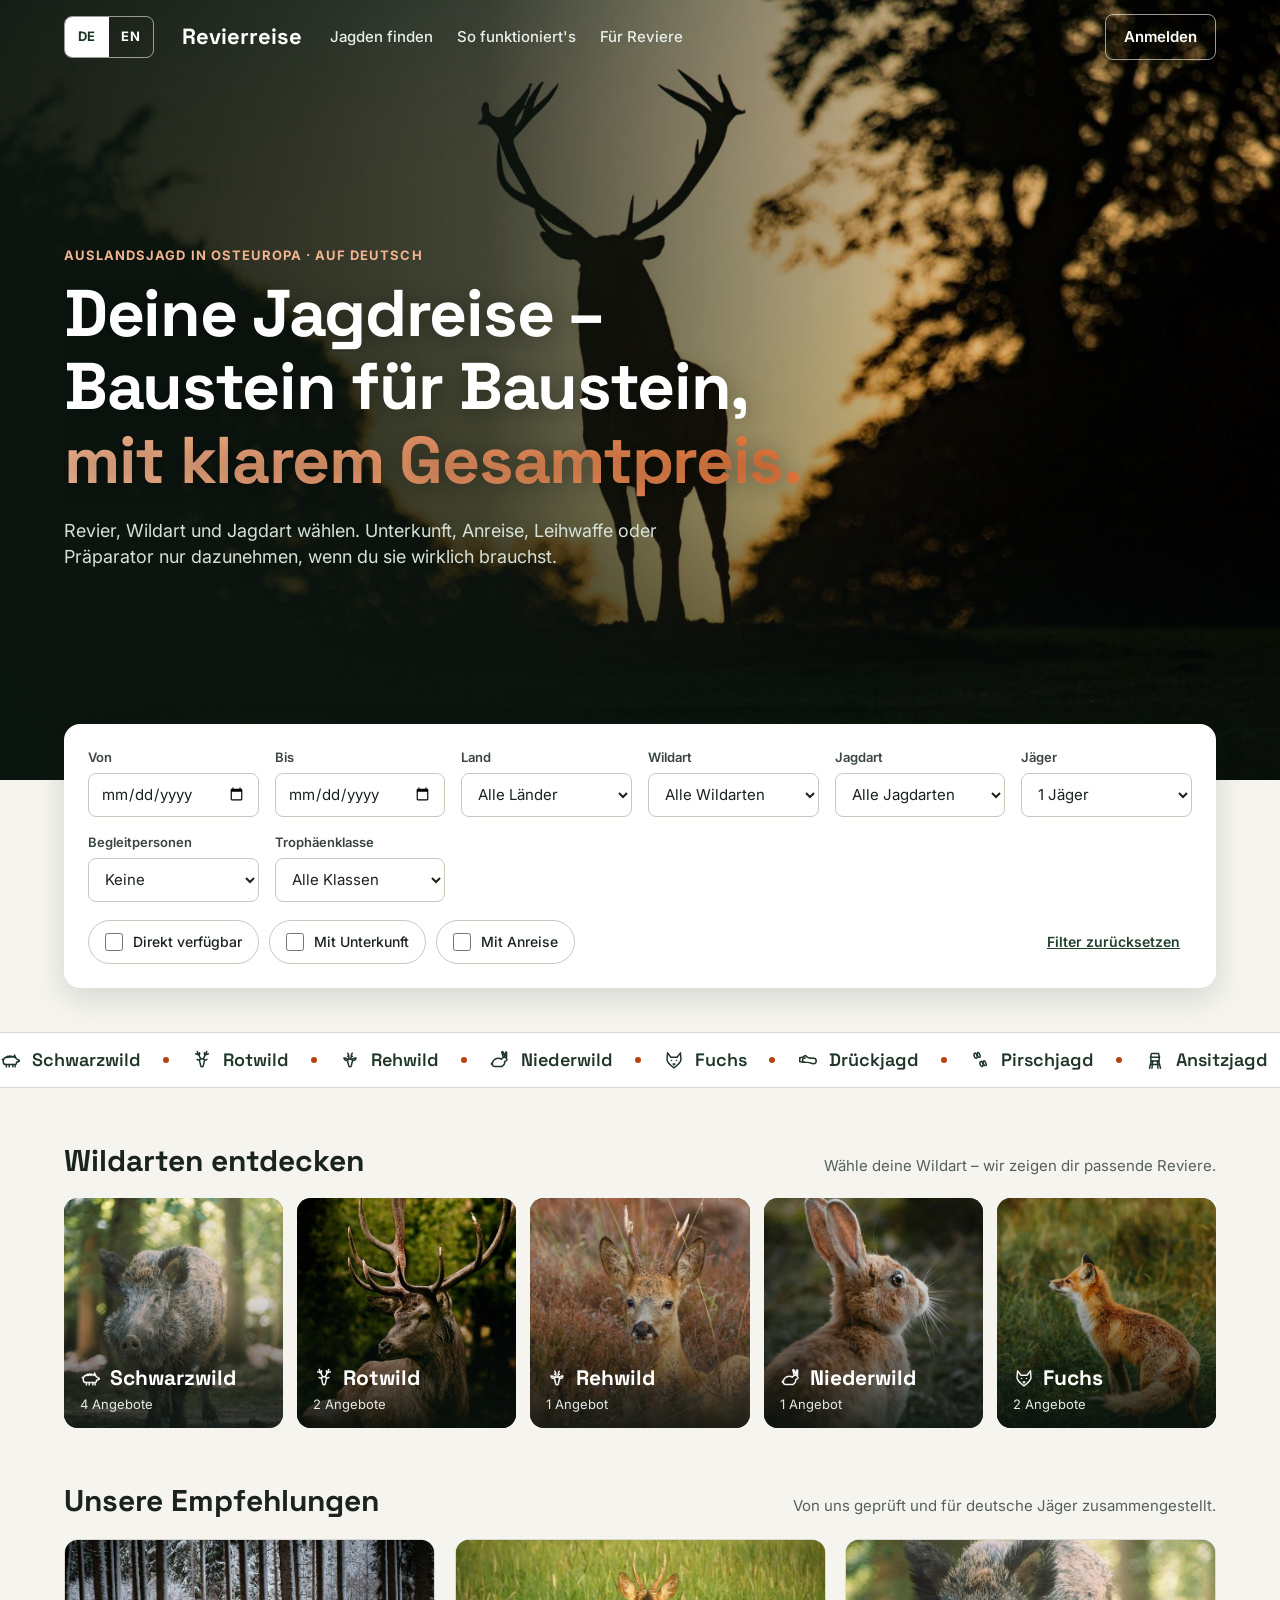
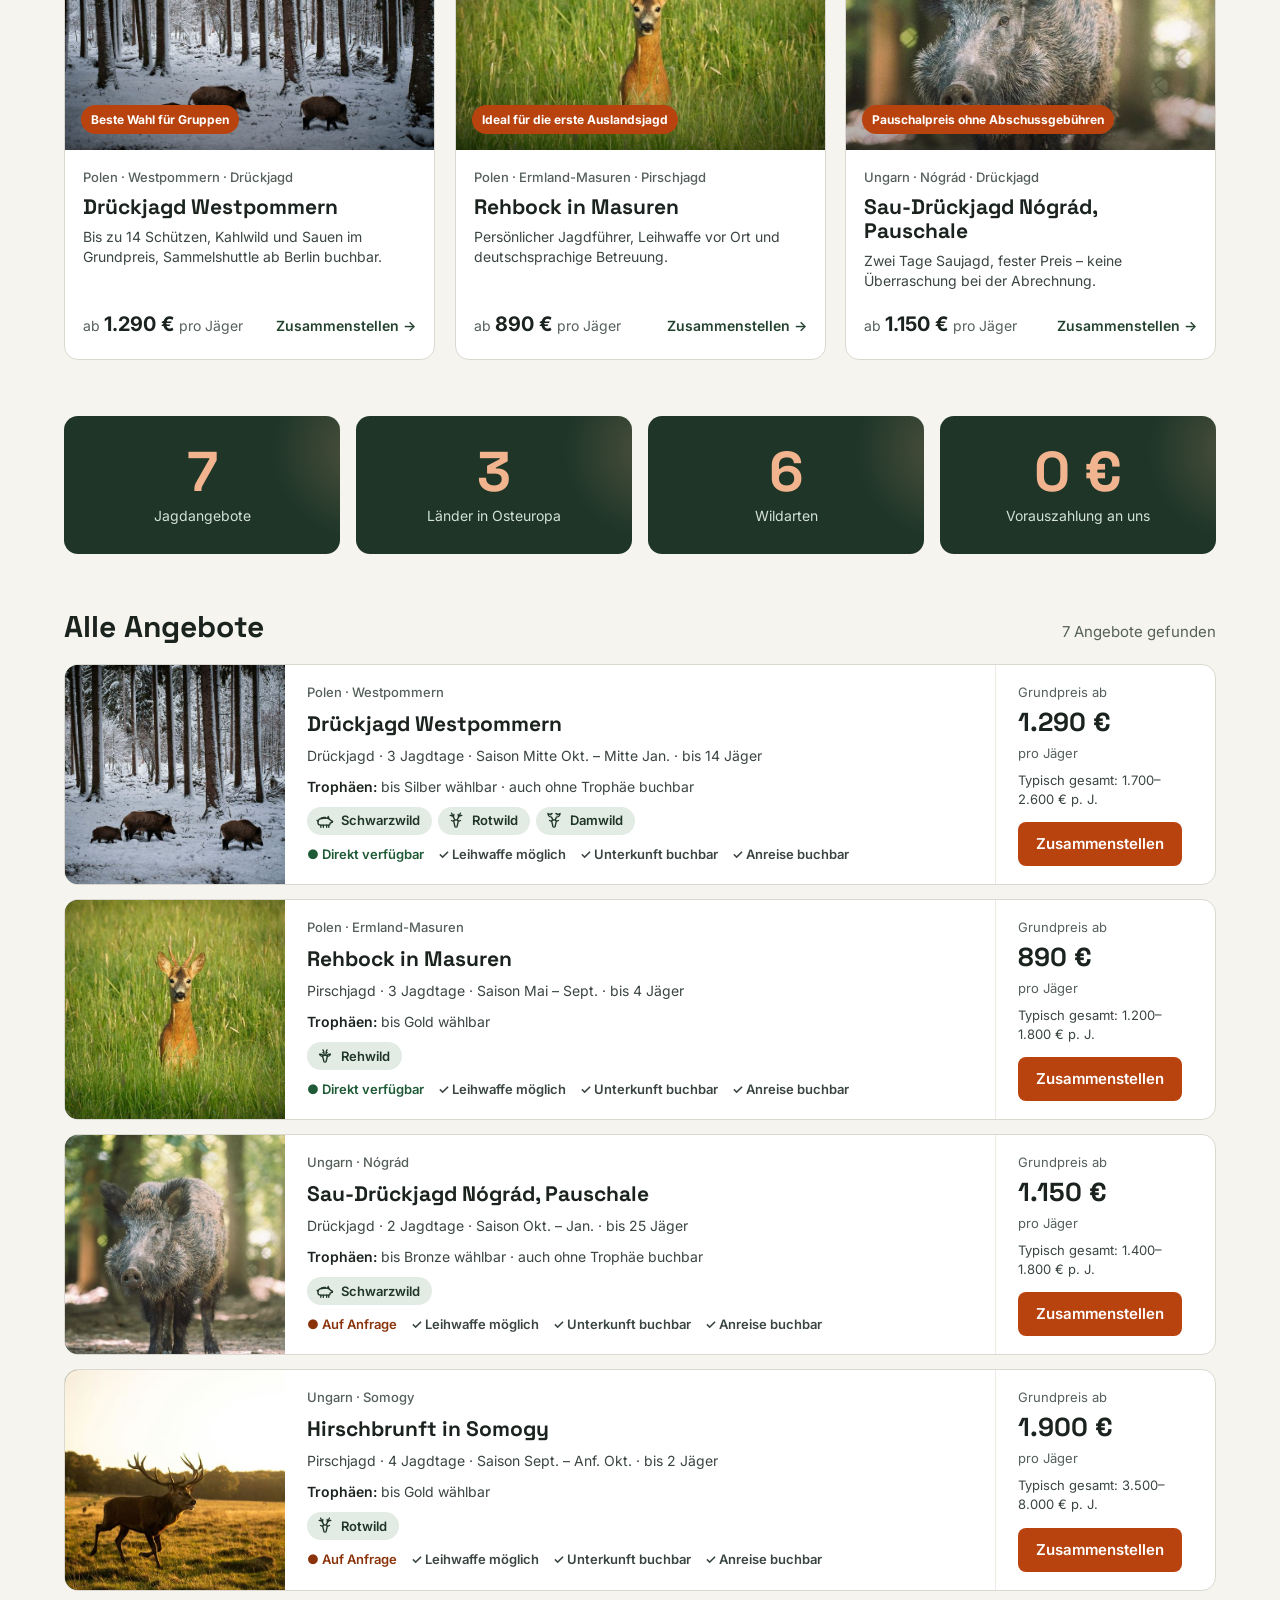
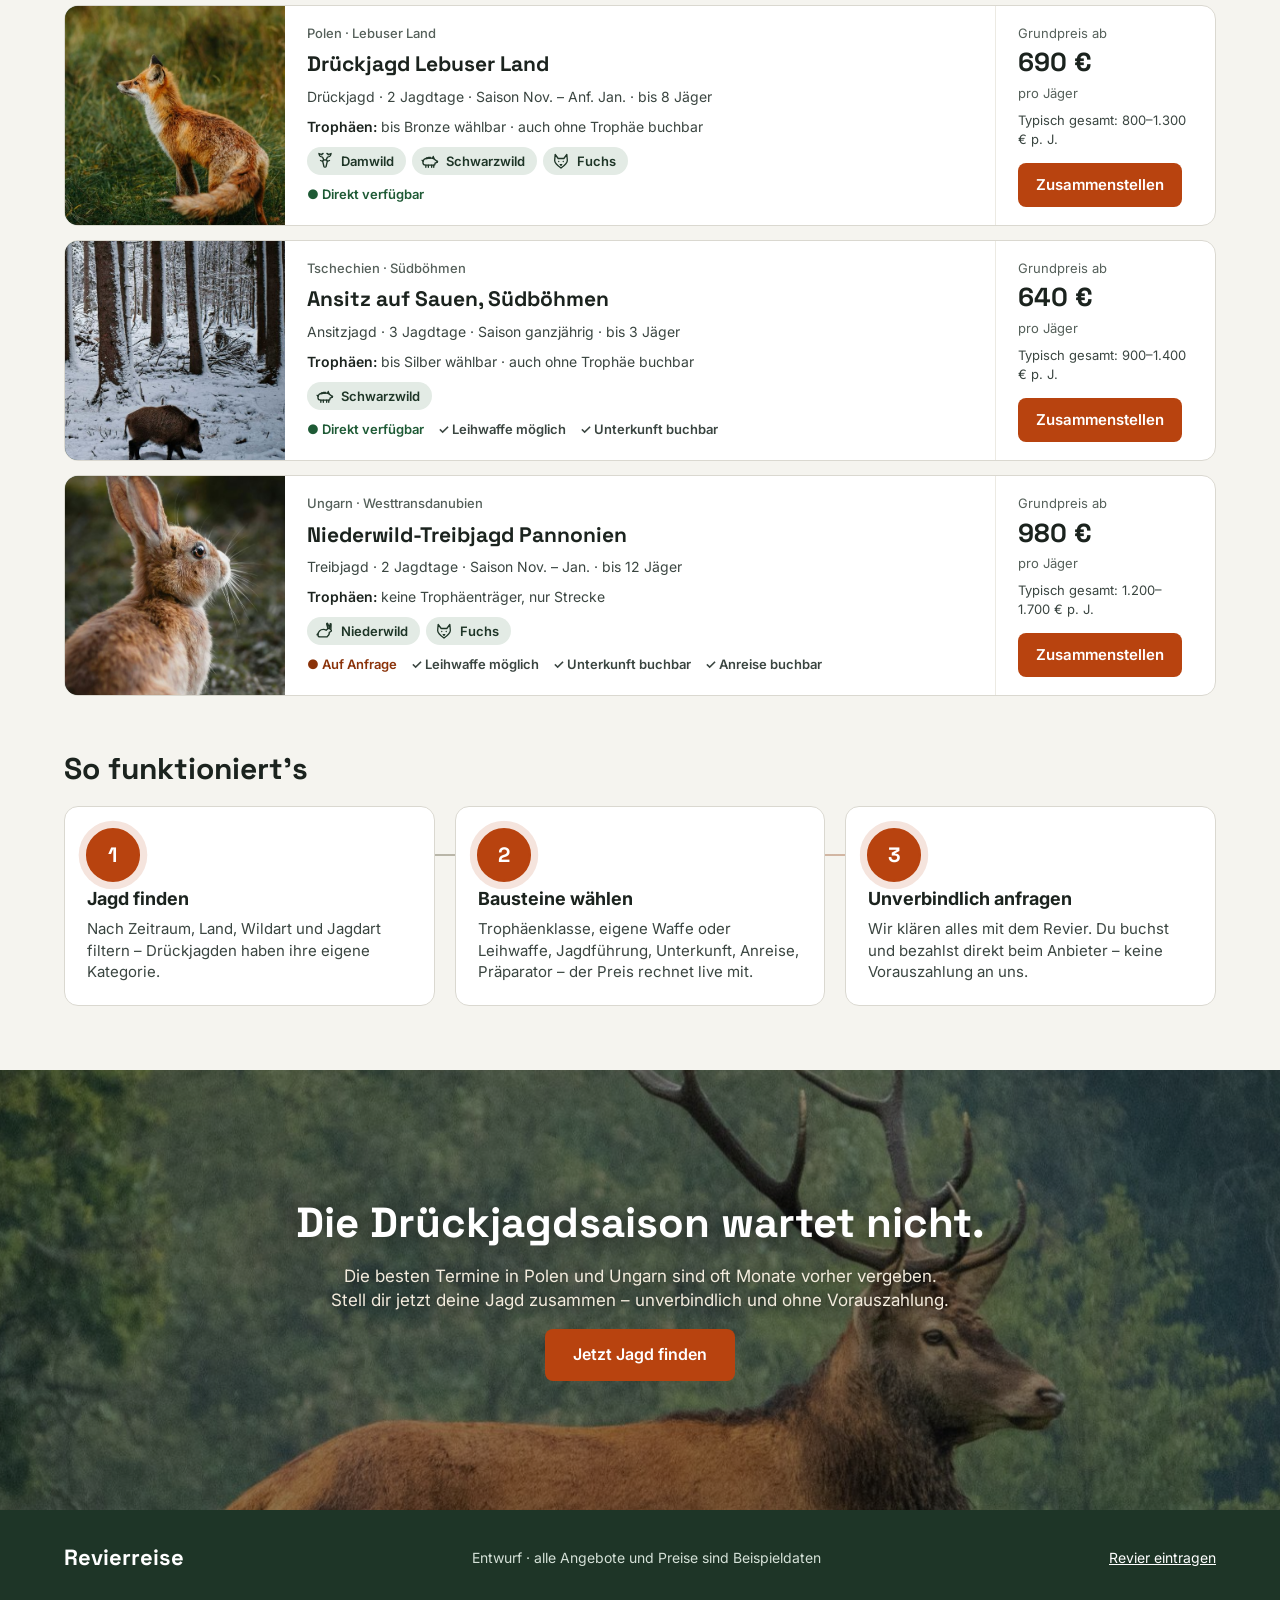
==== index.html @ 73b8f922 "Add files via upload" ====
<!doctype html>
<html lang="de">
<head>
<meta charset="utf-8">
<meta name="viewport" content="width=device-width, initial-scale=1">
<title>Revierreise – Jagdreisen in Osteuropa individuell zusammenstellen</title>
<meta name="description" content="Jagdreisen nach Polen, Ungarn und Tschechien finden und Baustein für Baustein zusammenstellen – mit Trophäenklasse, Leihwaffe, Unterkunft und klarem Gesamtpreis.">
<link rel="icon" href="assets/img/favicon.svg" type="image/svg+xml">
<link rel="preconnect" href="https://fonts.googleapis.com">
<link rel="preconnect" href="https://fonts.gstatic.com" crossorigin>
<link href="https://fonts.googleapis.com/css2?family=Inter:wght@400;500;600;700&family=Space+Grotesk:wght@500;600;700&display=swap" rel="stylesheet">
<link rel="stylesheet" href="assets/css/styles.css">
</head>
<body class="home">

<header class="site-header">
  <div class="wrap">
    <div class="lang-switch" role="group" data-i18n-aria="langLabel" aria-label="Sprache">
      <button type="button" data-lang="de" aria-pressed="true">DE</button>
      <button type="button" data-lang="en" aria-pressed="false">EN</button>
    </div>
    <a class="logo" href="index.html">Revierreise</a>
    <nav class="main-nav" data-i18n-aria="navLabel" aria-label="Hauptnavigation">
      <a href="#suche" data-i18n="navFind">Jagden finden</a>
      <a href="#ablauf" data-i18n="navHow">So funktioniert's</a>
      <a href="#reviere" data-i18n="navPartners">Für Reviere</a>
    </nav>
    <a class="btn-ghost" href="#" data-i18n="login">Anmelden</a>
  </div>
</header>

<main>
  <section class="hero has-photo" id="suche">
    <img class="hero-bg" src="assets/img/foto/rothirsch-silhouette-1600.jpg" srcset="assets/img/foto/rothirsch-silhouette-800.jpg 800w, assets/img/foto/rothirsch-silhouette-1600.jpg 1600w" sizes="100vw" alt="" fetchpriority="high">
    <div class="wrap">
      <p class="kicker hero-rise" data-i18n="kicker">Auslandsjagd in Osteuropa · auf Deutsch</p>
      <h1 class="hero-title">
        <span class="line"><span data-i18n="h1a">Deine Jagdreise –</span></span>
        <span class="line"><span data-i18n="h1b">Baustein für Baustein,</span></span>
        <span class="line"><span class="rotator" id="rotator"><span class="word active">mit klarem Gesamtpreis.</span></span></span>
      </h1>
      <p class="lead hero-rise d2" data-i18n="lead">Revier, Wildart und Jagdart wählen.</p>
    </div>
  </section>

  <div class="wrap">
    <form class="search hero-rise d3" role="search" data-i18n-aria="searchLabel" aria-label="Jagdreisen suchen" id="search" onsubmit="return false">
      <div class="search-grid">
        <div class="fld"><label for="f-from" data-i18n="from">Von</label><input id="f-from" name="from" type="date"></div>
        <div class="fld"><label for="f-to" data-i18n="to">Bis</label><input id="f-to" name="to" type="date"></div>
        <div class="fld"><label for="f-land" data-i18n="country">Land</label><select id="f-land" name="land"></select></div>
        <div class="fld"><label for="f-wild" data-i18n="species">Wildart</label><select id="f-wild" name="wild"></select></div>
        <div class="fld"><label for="f-art" data-i18n="method">Jagdart</label><select id="f-art" name="art"></select></div>
        <div class="fld"><label for="f-h" data-i18n="hunters">Jäger</label><select id="f-h" name="h"></select></div>
        <div class="fld"><label for="f-g" data-i18n="guests">Begleitpersonen</label><select id="f-g" name="g"></select></div>
        <div class="fld"><label for="f-trophy" data-i18n="trophy">Trophäenklasse</label><select id="f-trophy" name="trophy"></select></div>
      </div>
      <div class="chips-row">
        <label class="chk"><input type="checkbox" name="instant"> <span data-i18n="instant">Direkt verfügbar</span></label>
        <label class="chk"><input type="checkbox" name="stay"> <span data-i18n="withStay">Mit Unterkunft</span></label>
        <label class="chk"><input type="checkbox" name="travel"> <span data-i18n="withTravel">Mit Anreise</span></label>
        <span class="spacer"></span>
        <button type="reset" class="link-btn" data-i18n="reset">Filter zurücksetzen</button>
      </div>
    </form>
  </div>

  <div class="marquee" aria-hidden="true"><div class="marquee-track" id="marquee"></div></div>

  <section class="section wrap" aria-labelledby="h-species">
    <div class="section-head reveal">
      <h2 id="h-species" data-i18n="speciesTitle">Wildarten entdecken</h2>
      <p data-i18n="speciesSub">Wähle deine Wildart – wir zeigen dir passende Reviere.</p>
    </div>
    <div class="species-grid stagger" id="species"></div>
  </section>

  <section class="section wrap" aria-labelledby="h-rec">
    <div class="section-head reveal">
      <h2 id="h-rec" data-i18n="recTitle">Unsere Empfehlungen</h2>
      <p data-i18n="recSub">Von uns geprüft und für deutsche Jäger zusammengestellt.</p>
    </div>
    <div class="rec-grid stagger" id="recs"></div>
  </section>

  <section class="section wrap" aria-label="Kennzahlen">
    <div class="stats stagger" id="stats"></div>
  </section>

  <section class="section wrap" aria-labelledby="h-all">
    <div class="section-head reveal">
      <h2 id="h-all" data-i18n="allTitle">Alle Angebote</h2>
      <p id="count" aria-live="polite"></p>
    </div>
    <div class="results" id="results"></div>
  </section>

  <section class="section wrap" id="ablauf" aria-labelledby="h-how">
    <div class="section-head reveal"><h2 id="h-how" data-i18n="navHow">So funktioniert's</h2></div>
    <div class="steps timeline stagger">
      <div class="step reveal"><span class="n">1</span><h3 data-i18n="s1t">Jagd finden</h3><p data-i18n="s1p"></p></div>
      <div class="step reveal"><span class="n">2</span><h3 data-i18n="s2t">Bausteine wählen</h3><p data-i18n="s2p"></p></div>
      <div class="step reveal"><span class="n">3</span><h3 data-i18n="s3t">Unverbindlich anfragen</h3><p data-i18n="s3p"></p></div>
    </div>
  </section>
  <section class="band" aria-labelledby="h-band">
    <img class="band-bg" src="assets/img/foto/hero-rothirsch-1600.jpg" srcset="assets/img/foto/hero-rothirsch-800.jpg 800w, assets/img/foto/hero-rothirsch-1600.jpg 1600w" sizes="100vw" alt="" loading="lazy">
    <div class="wrap band-inner reveal">
      <h2 id="h-band" data-i18n="bandTitle">Die Drückjagdsaison wartet nicht.</h2>
      <p data-i18n="bandText"></p>
      <a class="btn btn-lg" href="#suche" data-magnetic data-i18n="bandCta">Jetzt Jagd finden</a>
    </div>
  </section>
</main>

<footer class="site-footer" id="reviere">
  <div class="wrap">
    <span class="logo">Revierreise</span>
    <span data-i18n="footer">Entwurf · alle Angebote und Preise sind Beispieldaten</span>
    <a href="mailto:anfrage@example.com" data-i18n="listArea">Revier eintragen</a>
  </div>
</footer>

<script src="assets/js/data.js"></script>
<script src="assets/js/i18n.js"></script>
<script src="assets/js/icons.js"></script>
<script src="assets/js/motion.js"></script>
<script src="assets/js/search.js"></script>
</body>
</html>
---- assets/css/styles.css ----
/* Revierreise – Grundstil */
:root {
  --bg: #F5F4EF; --surface: #FFFFFF; --ink: #1B231E; --ink-2: #3A4540; --muted: #55605A; --line: #DAD8D0; --line-2: #ECEAE3; --field: #C9C7BE;
  --green: #23412F; --green-dark: #1E3527; --green-soft: #E3EBE5; --green-text: #1E5A35;
  --accent: #B8430F; --warn-bg: #FBEDE4; --warn: #8A3209; --chip: #F0EEE7; --disabled: #5E6460;
  --radius: 14px; --font: Inter, system-ui, -apple-system, 'Segoe UI', sans-serif; --display: 'Space Grotesk', Inter, sans-serif;
}
* { box-sizing: border-box; }
html, body { margin: 0; }
body { font-family: var(--font); color: var(--ink); background: var(--bg); line-height: 1.45; }
a { color: var(--green); }
a:hover { color: #16291D; }
img { max-width: 100%; display: block; }
button, input, select, textarea { font: inherit; color: inherit; }
:focus-visible { outline: 2px solid var(--green); outline-offset: 2px; }
.wrap { max-width: 1200px; margin: 0 auto; padding: 0 24px; }
.sr-only { position: absolute; width: 1px; height: 1px; overflow: hidden; clip: rect(0 0 0 0); white-space: nowrap; }
h1, h2, h3 { font-family: var(--display); margin: 0; line-height: 1.15; }

/* Kopfzeile */
.site-header { background: var(--green-dark); color: #fff; }
.site-header .wrap { display: flex; flex-wrap: wrap; align-items: center; gap: 12px 28px; padding-top: 14px; padding-bottom: 14px; }
.lang-switch { display: flex; border: 1px solid rgba(255,255,255,.55); border-radius: 8px; overflow: hidden; }
.lang-switch button { min-width: 44px; min-height: 40px; border: 0; background: transparent; color: #fff; font-size: 13px; font-weight: 700; letter-spacing: .04em; cursor: pointer; }
.lang-switch button[aria-pressed="true"] { background: #fff; color: var(--green-dark); }
.logo { font-family: var(--display); font-weight: 700; font-size: 22px; color: #fff; text-decoration: none; }
.logo:hover { color: #fff; }
.main-nav { display: flex; flex-wrap: wrap; gap: 8px 24px; flex: 1 1 auto; }
.main-nav a { color: #E7EFE9; text-decoration: none; font-size: 15px; font-weight: 500; }
.main-nav a:hover { color: #fff; text-decoration: underline; }
.btn-ghost { color: #fff; text-decoration: none; font-weight: 600; font-size: 15px; padding: 11px 18px; border: 1px solid rgba(255,255,255,.6); border-radius: 8px; }
.btn-ghost:hover { color: #fff; background: rgba(255,255,255,.08); }

/* Hero */
.hero { background: var(--green-dark); color: #fff; padding: 40px 0 88px; }
.hero .wrap { display: flex; flex-direction: column; gap: 14px; }
.kicker { margin: 0; font-size: 13px; font-weight: 700; letter-spacing: .08em; text-transform: uppercase; color: #F2B48F; }
.hero h1 { font-size: clamp(32px, 5vw, 48px); max-width: 780px; }
.hero p.lead { margin: 0; font-size: 18px; color: #D5E1D8; max-width: 660px; }

/* Suche */
.search { background: var(--surface); border-radius: 16px; box-shadow: 0 10px 30px rgba(20,35,25,.14); padding: 24px; display: flex; flex-direction: column; gap: 18px; margin-top: -56px; position: relative; }
.search-grid { display: grid; grid-template-columns: repeat(auto-fit, minmax(160px, 1fr)); gap: 16px; }
.fld { display: flex; flex-direction: column; gap: 6px; min-width: 0; }
.fld label { font-size: 13px; font-weight: 600; color: var(--ink-2); }
.fld select, .fld input { height: 44px; border: 1px solid var(--field); border-radius: 8px; padding: 0 12px; font-size: 15px; background: #fff; width: 100%; }
.chips-row { display: flex; flex-wrap: wrap; gap: 10px; align-items: center; }
.chk { display: flex; align-items: center; gap: 10px; min-height: 44px; padding: 0 16px; border: 1px solid var(--field); border-radius: 999px; background: #fff; font-size: 14px; font-weight: 500; cursor: pointer; }
.chk input { width: 18px; height: 18px; accent-color: var(--green); margin: 0; }
.spacer { flex: 1 1 auto; }
.link-btn { min-height: 44px; padding: 0 12px; border: 0; background: transparent; color: var(--green); font-size: 14px; font-weight: 600; text-decoration: underline; cursor: pointer; }

/* Abschnitte */
.section { padding-top: 56px; }
.section-head { display: flex; flex-wrap: wrap; align-items: baseline; justify-content: space-between; gap: 6px 24px; margin-bottom: 20px; }
.section-head h2 { font-size: 30px; }
.section-head p { margin: 0; font-size: 15px; color: var(--muted); }

/* Empfehlungskarten */
.rec-grid { display: grid; grid-template-columns: repeat(auto-fit, minmax(280px, 1fr)); gap: 20px; }
.rec-card { display: flex; flex-direction: column; background: var(--surface); border: 1px solid var(--line); border-radius: var(--radius); overflow: hidden; text-decoration: none; color: var(--ink); transition: box-shadow .15s, transform .15s; }
.rec-card:hover { color: var(--ink); box-shadow: 0 8px 22px rgba(20,35,25,.12); transform: translateY(-2px); }
.media { position: relative; background: #2E4A3A; }
.media img { position: absolute; inset: 0; width: 100%; height: 100%; object-fit: cover; }
.rec-card .media { height: 170px; }
.badge { position: absolute; left: 16px; bottom: 16px; background: var(--accent); color: #fff; font-size: 12px; font-weight: 700; padding: 6px 10px; border-radius: 999px; }
.rec-body { padding: 18px 18px 20px; display: flex; flex-direction: column; gap: 8px; flex: 1 1 auto; }
.where { font-size: 13px; color: var(--muted); font-weight: 500; }
.rec-body h3 { font-size: 21px; }
.rec-body .text { font-size: 14px; color: var(--ink-2); }
.rec-foot { display: flex; justify-content: space-between; align-items: baseline; gap: 12px; margin-top: auto; padding-top: 10px; font-size: 14px; color: var(--muted); }
.rec-foot strong { font-size: 20px; color: var(--ink); }
.rec-foot .go { font-weight: 600; color: var(--green); }

/* Ergebnisliste */
.results { display: flex; flex-direction: column; gap: 14px; }
.offer { background: var(--surface); border: 1px solid var(--line); border-radius: var(--radius); display: flex; flex-wrap: wrap; overflow: hidden; }
.offer .media { flex: 1 1 220px; min-height: 170px; }
.offer-body { flex: 999 1 380px; padding: 18px 22px; display: flex; flex-direction: column; gap: 10px; min-width: 0; }
.offer-body h3 { font-size: 21px; }
.meta { font-size: 14px; color: var(--ink-2); }
.meta strong { color: var(--ink); font-weight: 600; }
.chip-list { display: flex; flex-wrap: wrap; gap: 6px; }
.chip { font-size: 13px; font-weight: 500; padding: 4px 10px; border-radius: 999px; background: var(--chip); color: var(--ink-2); }
.chip.strong { background: var(--green-soft); color: var(--green-dark); font-weight: 600; }
.flags { display: flex; flex-wrap: wrap; gap: 6px 14px; font-size: 13px; font-weight: 600; color: var(--ink-2); }
.flag-ok { color: var(--green-text); }
.flag-req { color: var(--warn); }
.offer-price { flex: 1 1 220px; padding: 18px 22px; display: flex; flex-direction: column; justify-content: space-between; align-items: flex-start; gap: 14px; border-left: 1px solid var(--line-2); }
.price-lbl { font-size: 13px; color: var(--muted); }
.price-big { font-family: var(--display); font-size: 26px; font-weight: 700; }
.group-price { font-size: 14px; font-weight: 600; margin-top: 4px; }
.btn { display: inline-flex; align-items: center; justify-content: center; min-height: 44px; padding: 0 18px; border-radius: 8px; border: 0; background: var(--accent); color: #fff; font-weight: 600; font-size: 15px; text-decoration: none; cursor: pointer; }
.btn:hover { color: #fff; filter: brightness(.95); }
.btn.dark { background: var(--green-dark); }
.btn.outline { background: transparent; color: var(--green-dark); border: 1px solid var(--green-dark); }
.btn[disabled] { background: var(--line); color: var(--disabled); cursor: not-allowed; filter: none; }
.empty { background: var(--surface); border: 1px dashed var(--field); border-radius: var(--radius); padding: 32px; text-align: center; display: flex; flex-direction: column; gap: 12px; align-items: center; }
.empty p { margin: 0; }

/* So funktioniert's */
.steps { display: grid; grid-template-columns: repeat(auto-fit, minmax(260px, 1fr)); gap: 20px; }
.step { background: var(--surface); border: 1px solid var(--line); border-radius: var(--radius); padding: 22px; display: flex; flex-direction: column; gap: 8px; }
.step .n { font-family: var(--display); font-size: 28px; font-weight: 700; color: var(--green); }
.step h3 { font-family: var(--font); font-size: 18px; }
.step p { margin: 0; font-size: 15px; color: var(--ink-2); }

.site-footer { background: var(--green-dark); color: #D5E1D8; padding: 32px 0; margin-top: 56px; font-size: 14px; }
.site-footer .wrap { display: flex; flex-wrap: wrap; gap: 12px 32px; justify-content: space-between; align-items: center; }
.site-footer a { color: #fff; }

/* ---------- Angebotsseite ---------- */
.detail { padding: 24px 0 72px; display: flex; flex-direction: column; gap: 24px; }
.back { font-size: 15px; font-weight: 600; text-decoration: none; display: inline-flex; align-items: center; min-height: 44px; align-self: flex-start; }
.detail-head { display: flex; flex-direction: column; gap: 10px; }
.detail-head h1 { font-size: clamp(28px, 4vw, 40px); }
.gallery { display: grid; grid-template-columns: repeat(auto-fit, minmax(240px, 1fr)); gap: 12px; }
.gallery img { width: 100%; height: 220px; object-fit: cover; border-radius: var(--radius); background: #2E4A3A; }
.layout { display: flex; flex-wrap: wrap; gap: 24px; align-items: flex-start; }
.config { flex: 999 1 560px; min-width: 0; display: flex; flex-direction: column; gap: 16px; }
.rec-box { background: var(--green-soft); border-radius: var(--radius); padding: 20px 22px; display: flex; flex-wrap: wrap; align-items: center; gap: 14px 24px; }
.rec-box .txt { flex: 999 1 320px; display: flex; flex-direction: column; gap: 6px; min-width: 0; }
.rec-box .eyebrow { font-size: 13px; font-weight: 700; letter-spacing: .06em; text-transform: uppercase; color: var(--green-dark); }
.rec-box .actions { display: flex; flex-wrap: wrap; gap: 10px; }
.card { background: var(--surface); border: 1px solid var(--line); border-radius: var(--radius); padding: 22px; display: flex; flex-direction: column; gap: 14px; }
.card-head { display: flex; gap: 14px; align-items: flex-start; }
.num { flex: 0 0 32px; height: 32px; border-radius: 999px; background: var(--green-dark); color: #fff; display: flex; align-items: center; justify-content: center; font-weight: 700; font-size: 15px; }
.card-head h2 { font-size: 20px; }
.card-head p { margin: 4px 0 0; font-size: 14px; color: var(--muted); }
.options { display: grid; grid-template-columns: repeat(auto-fit, minmax(200px, 1fr)); gap: 10px; }
.opt { display: flex; flex-direction: column; align-items: flex-start; gap: 6px; text-align: left; padding: 14px 16px; border-radius: 10px; min-height: 44px; width: 100%; border: 0; background: #fff; box-shadow: inset 0 0 0 1px var(--field); cursor: pointer; }
.opt:hover:not([disabled]) { box-shadow: inset 0 0 0 1px var(--green); }
.opt[aria-pressed="true"] { background: var(--green-soft); box-shadow: inset 0 0 0 2px var(--green); }
.opt[disabled] { background: var(--chip); color: var(--disabled); cursor: not-allowed; box-shadow: inset 0 0 0 1px var(--line); }
.opt .row { display: flex; justify-content: space-between; align-items: baseline; gap: 12px; width: 100%; }
.opt .lbl { font-weight: 600; font-size: 15px; }
.opt .pr { font-weight: 600; font-size: 14px; white-space: nowrap; }
.opt .sub { font-size: 13px; color: var(--muted); }
.opt[disabled] .sub { color: var(--disabled); }
.people { display: flex; flex-wrap: wrap; gap: 14px; }
.counter { flex: 1 1 240px; display: flex; align-items: center; justify-content: space-between; gap: 12px; padding: 12px 16px; border-radius: 10px; box-shadow: inset 0 0 0 1px var(--field); }
.counter .lbl { font-weight: 600; font-size: 15px; display: block; }
.counter .sub { font-size: 13px; color: var(--muted); }
.counter .ctl { display: flex; align-items: center; gap: 10px; }
.round { width: 44px; height: 44px; border-radius: 999px; border: 1px solid var(--field); background: #fff; font-size: 20px; cursor: pointer; }
.round[disabled] { color: var(--disabled); cursor: not-allowed; background: var(--chip); }
.counter .val { min-width: 24px; text-align: center; font-weight: 700; font-size: 18px; }
.warn { margin: 0; font-size: 14px; font-weight: 500; color: var(--warn); background: var(--warn-bg); padding: 10px 14px; border-radius: 8px; }
.stays { display: flex; flex-direction: column; gap: 10px; border-top: 1px solid var(--line-2); padding-top: 16px; }
.stays-head { display: flex; flex-wrap: wrap; justify-content: space-between; align-items: baseline; gap: 4px 16px; }
.stays-head h3 { font-family: var(--font); font-size: 16px; }
.stays-head span, .stays .note { font-size: 12px; color: var(--muted); }
.stays .intro { margin: 0; font-size: 13px; color: var(--ink-2); }
.stay { display: flex; flex-wrap: wrap; border-radius: 10px; overflow: hidden; background: #fff; box-shadow: inset 0 0 0 1px var(--field); }
.stay.sel { background: var(--green-soft); box-shadow: inset 0 0 0 2px var(--green); }
.stay.dis { background: var(--chip); box-shadow: inset 0 0 0 1px var(--line); }
.stay-pick { flex: 999 1 260px; display: flex; flex-direction: column; align-items: flex-start; gap: 4px; padding: 12px 16px; border: 0; background: transparent; text-align: left; min-height: 44px; cursor: pointer; }
.stay-pick[disabled] { cursor: not-allowed; color: var(--disabled); }
.stay-pick .name { font-weight: 600; font-size: 15px; }
.stay-pick .m { font-size: 13px; color: var(--muted); }
.av-ok { color: var(--green-text); font-size: 13px; font-weight: 600; }
.av-few { color: var(--warn); font-size: 13px; font-weight: 600; }
.av-no { color: var(--disabled); font-size: 13px; font-weight: 600; }
.stay-price { flex: 1 1 170px; display: flex; flex-direction: column; align-items: flex-end; justify-content: center; gap: 2px; padding: 12px 16px; text-align: right; }
.stay-price .pn { font-size: 13px; color: var(--muted); }
.stay-price .tot { font-size: 17px; font-weight: 700; }
.stay-price .u { font-size: 12px; color: var(--muted); }
.stay-price a { font-size: 13px; font-weight: 600; margin-top: 4px; }

.summary { flex: 1 1 340px; position: sticky; top: 24px; background: var(--surface); border: 1px solid var(--line); border-radius: var(--radius); padding: 22px; display: flex; flex-direction: column; gap: 14px; min-width: 0; }
.summary h2 { font-size: 20px; }
.summary .head span { font-size: 14px; color: var(--muted); }
.lines { display: flex; flex-direction: column; gap: 10px; }
.line { display: flex; justify-content: space-between; gap: 12px; align-items: baseline; }
.line .l { display: flex; flex-direction: column; gap: 2px; min-width: 0; font-size: 14px; font-weight: 500; }
.line .l small { font-size: 12px; color: var(--muted); font-weight: 400; }
.line .a { font-size: 14px; font-weight: 600; white-space: nowrap; }
.sums { border-top: 1px solid var(--line-2); padding-top: 12px; display: flex; flex-direction: column; gap: 6px; font-size: 14px; }
.sums div { display: flex; justify-content: space-between; gap: 12px; }
.total { background: var(--bg); border-radius: 10px; padding: 14px 16px; display: flex; flex-direction: column; gap: 2px; }
.total .t1 { font-size: 13px; color: var(--muted); }
.total .t2 { font-family: var(--display); font-size: 32px; font-weight: 700; }
.total .t3 { font-size: 13px; color: var(--ink-2); }
.summary .small { margin: 0; font-size: 12px; color: var(--muted); }
.needs { border-top: 1px solid var(--line-2); padding-top: 12px; display: flex; flex-direction: column; gap: 6px; font-size: 13px; color: var(--ink-2); }
.needs strong { color: var(--ink); }

dialog { border: 0; border-radius: var(--radius); padding: 0; width: min(520px, calc(100% - 32px)); box-shadow: 0 20px 60px rgba(0,0,0,.25); }
dialog::backdrop { background: rgba(20,30,25,.5); }
dialog form { padding: 24px; display: flex; flex-direction: column; gap: 14px; }
dialog h2 { font-size: 22px; }
dialog p { margin: 0; font-size: 14px; color: var(--ink-2); }
dialog textarea { min-height: 90px; border: 1px solid var(--field); border-radius: 8px; padding: 10px 12px; font-size: 15px; resize: vertical; }
dialog .actions { display: flex; flex-wrap: wrap; gap: 10px; justify-content: flex-end; }

@media (max-width: 640px) {
  .offer-price { border-left: 0; border-top: 1px solid var(--line-2); }
  .summary { position: static; }
  .hero { padding-bottom: 76px; }
}

/* ---------- Fotos ---------- */
.hero.has-photo { position: relative; overflow: hidden; padding: 88px 0 132px; min-height: 540px; display: flex; align-items: center; background: #14231A; }
.hero-bg { position: absolute; inset: 0; width: 100%; height: 100%; object-fit: cover; object-position: 72% 35%; }
.hero.has-photo::after { content: ''; position: absolute; inset: 0; pointer-events: none;
  background: linear-gradient(90deg, rgba(12,22,16,.94) 0%, rgba(12,22,16,.78) 38%, rgba(12,22,16,.2) 72%, rgba(12,22,16,0) 100%),
              linear-gradient(0deg, rgba(12,22,16,.55) 0%, rgba(12,22,16,0) 35%); }
.hero.has-photo .wrap { position: relative; z-index: 1; width: 100%; }
.hero.has-photo h1 { text-shadow: 0 2px 24px rgba(0,0,0,.35); }

.media { overflow: hidden; }
.media img { transition: transform .5s ease; }
.rec-card:hover .media img, .offer:hover .media img { transform: scale(1.05); }
.rec-card .media { height: 210px; }
.rec-card .media::after { content: ''; position: absolute; inset: 0; background: linear-gradient(0deg, rgba(0,0,0,.35), rgba(0,0,0,0) 45%); }
.badge { z-index: 1; }
.offer .media { min-height: 190px; }

.species-grid { display: grid; grid-template-columns: repeat(auto-fit, minmax(170px, 1fr)); gap: 14px; }
.species-tile { position: relative; height: 230px; border: 0; padding: 0; border-radius: var(--radius); overflow: hidden; cursor: pointer; background: #2E4A3A; text-align: left; color: #fff; }
.species-tile img { position: absolute; inset: 0; width: 100%; height: 100%; object-fit: cover; transition: transform .5s ease; }
.species-tile:hover img { transform: scale(1.07); }
.species-tile::after { content: ''; position: absolute; inset: 0; background: linear-gradient(0deg, rgba(10,18,13,.85) 0%, rgba(10,18,13,.15) 55%, rgba(10,18,13,0) 100%); transition: background .3s; }
.species-tile .cap { position: absolute; left: 16px; right: 16px; bottom: 14px; z-index: 1; display: flex; flex-direction: column; gap: 2px; }
.species-tile .name { font-family: var(--display); font-size: 21px; font-weight: 700; }
.species-tile .cnt { font-size: 13px; color: #E3EBE5; }
.species-tile[aria-pressed="true"] { box-shadow: 0 0 0 3px var(--accent); }
.species-tile[aria-pressed="true"]::after { background: linear-gradient(0deg, rgba(120,40,8,.85) 0%, rgba(10,18,13,.1) 60%); }

.gallery.mosaic { grid-template-columns: 2fr 1fr; grid-template-rows: 210px 210px; gap: 10px; }
.gallery.mosaic img { height: 100%; border-radius: 0; }
.gallery.mosaic { border-radius: var(--radius); overflow: hidden; }
.gallery.mosaic img:first-child { grid-row: 1 / span 2; }
.gallery.mosaic.two img:nth-child(2) { grid-row: 1 / span 2; }

.band { position: relative; overflow: hidden; margin-top: 64px; min-height: 440px; display: flex; align-items: center; background: #1A140C; color: #fff; text-align: center; }
.band-bg { position: absolute; inset: 0; width: 100%; height: 100%; object-fit: cover; object-position: 50% 40%; }
.band::after { content: ''; position: absolute; inset: 0; background: rgba(10,8,4,.45); }
.band-inner { position: relative; z-index: 1; display: flex; flex-direction: column; align-items: center; gap: 16px; padding-top: 64px; padding-bottom: 64px; }
.band h2 { font-size: clamp(28px, 4vw, 42px); text-shadow: 0 2px 20px rgba(0,0,0,.5); }
.band p { margin: 0; max-width: 620px; font-size: 17px; color: #F3EBDD; text-shadow: 0 1px 12px rgba(0,0,0,.6); }
.band + .site-footer { margin-top: 0; }

@media (max-width: 700px) {
  .hero.has-photo { padding: 56px 0 110px; min-height: 0; }
  .hero-bg { object-position: 78% 30%; }
  .hero.has-photo::after { background: linear-gradient(0deg, rgba(12,22,16,.95) 0%, rgba(12,22,16,.75) 55%, rgba(12,22,16,.35) 100%); }
  .gallery.mosaic { grid-template-columns: 1fr 1fr; grid-template-rows: 220px 130px; }
  .gallery.mosaic img:first-child { grid-row: auto; grid-column: 1 / span 2; }
  .gallery.mosaic.two img:nth-child(2) { display: none; }
  .gallery.mosaic.two { grid-template-rows: 220px; }
  .species-tile { height: 170px; }
}
@media (prefers-reduced-motion: reduce) { .media img, .species-tile img { transition: none; } }
#content { display: flex; flex-direction: column; gap: 24px; }
.band-bg { object-position: 50% 12%; }
main:has(> .band) + .site-footer { margin-top: 0; }
@media (max-width: 700px) {
  .site-header .wrap { gap: 10px 16px; }
  .main-nav { display: none; }
  .btn-ghost { margin-left: auto; padding: 9px 14px; font-size: 14px; }
}
@media (max-width: 420px) { .site-header .logo { font-size: 18px; } .site-header .wrap { gap: 10px 12px; } .btn-ghost { padding: 8px 12px; } }

/* ---------- Abschuss + Trophäe (nur bei Erlegung) ---------- */
.prep-box { margin-top: 4px; padding: 16px; border-radius: 12px; background: #FAF6EE; border: 1px dashed #D9C9AE; display: flex; flex-direction: column; gap: 12px; }
.prep-head { display: flex; gap: 10px; align-items: flex-start; }
.prep-arrow { font-size: 22px; line-height: 1; color: var(--accent); font-weight: 700; }
.prep-head h3 { font-family: var(--font); font-size: 15px; }
.prep-head p { margin: 2px 0 0; font-size: 13px; color: var(--muted); }
.options.compact { grid-template-columns: repeat(auto-fit, minmax(180px, 1fr)); gap: 8px; }
.options.compact .opt { padding: 11px 14px; }
.options.compact .opt .lbl { font-size: 14px; }
.options.compact .opt .sub { font-size: 12px; }
.sum-group { display: flex; flex-direction: column; gap: 8px; padding-top: 12px; border-top: 1px solid var(--line-2); }
.sum-head { display: flex; justify-content: space-between; gap: 12px; font-size: 13px; font-weight: 700; text-transform: uppercase; letter-spacing: .05em; color: var(--ink-2); }
.sum-head strong { text-transform: none; letter-spacing: 0; font-size: 14px; color: var(--ink); }
.sum-group.var .sum-head { color: var(--warn); }
.sum-range { font-size: 12px; color: var(--muted); text-align: right; margin-top: -6px; }
.sum-group.var { background: #FAF6EE; margin: 0 -10px; padding: 12px 10px 10px; border-radius: 10px; border-top: 0; }
.line.sub-line { padding-left: 12px; border-left: 2px solid #E3D3B6; }
.total .t-range { font-size: 13px; font-weight: 600; color: var(--warn); }
.options.compact .opt .row { flex-direction: column; align-items: flex-start; gap: 2px; }
.options.compact .opt .pr { color: var(--warn); font-size: 13px; }
.options.compact .opt[aria-pressed="true"] .pr { color: var(--green-dark); }

/* Wildart-Icons */
.species-chip { display: inline-flex; align-items: center; gap: 6px; padding: 4px 12px 4px 8px; background: var(--green-soft); color: var(--green-dark); font-weight: 600; }
.species-chip .icon { flex: 0 0 auto; }
.species-tile .name { display: inline-flex; align-items: center; gap: 8px; }
.species-tile .name .icon { opacity: .95; }

/* ============================================================
   BEWEGUNG & EFFEKTE
   ============================================================ */
:root { --ease: cubic-bezier(.16, 1, .3, 1); --warm: #F2B48F; }

/* Kopfzeile: auf der Startseite transparent über dem Foto, beim Scrollen glasig */
.site-header { position: sticky; top: 0; z-index: 60; transition: background .4s var(--ease), box-shadow .4s var(--ease), backdrop-filter .4s; }
.site-header .wrap { transition: padding .4s var(--ease); }
.site-header.shrink { background: rgba(22, 38, 28, .86); backdrop-filter: blur(14px) saturate(140%); -webkit-backdrop-filter: blur(14px) saturate(140%); box-shadow: 0 10px 30px -18px rgba(0,0,0,.6); }
.site-header.shrink .wrap { padding-top: 8px; padding-bottom: 8px; }
body.home .site-header { position: fixed; left: 0; right: 0; background: transparent; }
body.home .site-header.shrink { background: rgba(22, 38, 28, .86); }
body.home .hero.has-photo { padding-top: 168px; min-height: min(92vh, 780px); }

/* Fortschrittsbalken */
#scrollProgress { position: fixed; top: 0; left: 0; height: 3px; width: 0; z-index: 100; background: linear-gradient(90deg, var(--warm), var(--accent)); box-shadow: 0 0 12px rgba(184,67,15,.5); }

/* Hero: langsamer Zoom, Überschrift Zeile für Zeile, wechselnde Worte */
.hero-bg { animation: kenburns 16s var(--ease) forwards; will-change: transform; }
@keyframes kenburns { from { scale: 1.16; } to { scale: 1.02; } }
.hero-title { font-size: clamp(36px, 6vw, 66px) !important; line-height: 1.04; letter-spacing: -.02em; max-width: 900px !important; }
.hero-title .line { display: block; overflow: hidden; padding-bottom: .08em; }
.hero-title .line > span { display: block; transform: translateY(110%); animation: lineUp 1s var(--ease) forwards; }
.hero-title .line:nth-child(1) > span { animation-delay: .15s; }
.hero-title .line:nth-child(2) > span { animation-delay: .3s; }
.hero-title .line:nth-child(3) > span { animation-delay: .45s; }
@keyframes lineUp { to { transform: translateY(0); } }
.rotator { position: relative; display: block; min-height: 1.1em; }
.rotator .word { position: absolute; left: 0; top: 0; white-space: nowrap; opacity: 0; transform: translateY(.55em); transition: opacity .55s var(--ease), transform .55s var(--ease);
  background: linear-gradient(90deg, var(--warm), #E8793D); -webkit-background-clip: text; background-clip: text; -webkit-text-fill-color: transparent; color: transparent; }
.rotator .word.active { opacity: 1; transform: none; position: relative; }
.hero-rise { opacity: 0; transform: translateY(22px); animation: rise .9s var(--ease) .05s forwards; }
.hero-rise.d2 { animation-delay: .6s; }
.hero-rise.d3 { animation-delay: .8s; }
@keyframes rise { to { opacity: 1; transform: none; } }
.search.hero-rise { animation-name: riseSearch; }
@keyframes riseSearch { from { opacity: 0; transform: translateY(40px); } to { opacity: 1; transform: none; } }

/* Einblenden beim Scrollen */
html.js-motion .reveal { opacity: 0; transform: translateY(34px); transition: opacity .85s var(--ease), transform .85s var(--ease); }
html.js-motion .reveal.visible { opacity: 1; transform: none; }
html.js-motion .reveal.settled { transition: transform .35s var(--ease), box-shadow .35s var(--ease), opacity .3s; }

/* Laufband */
.marquee { margin-top: 44px; overflow: hidden; border-block: 1px solid var(--line); background: var(--surface); padding: 14px 0; }
.marquee-track { display: flex; width: max-content; animation: scrollX 45s linear infinite; }
.marquee:hover .marquee-track { animation-play-state: paused; }
.mq-half { display: flex; align-items: center; gap: 22px; padding-right: 22px; }
.mq-item { display: inline-flex; align-items: center; gap: 10px; font-family: var(--display); font-weight: 600; font-size: 18px; color: var(--green-dark); white-space: nowrap; }
.mq-item::after { content: ''; width: 6px; height: 6px; border-radius: 50%; background: var(--accent); margin-left: 12px; }
@keyframes scrollX { to { transform: translateX(-50%); } }

/* Kennzahlen */
.stats { display: grid; grid-template-columns: repeat(auto-fit, minmax(200px, 1fr)); gap: 16px; }
.stat { position: relative; overflow: hidden; border-radius: var(--radius); padding: 28px 22px; text-align: center; background: var(--green-dark); color: #fff; display: flex; flex-direction: column; gap: 6px; }
.stat::before { content: ''; position: absolute; inset: -40% -40% auto auto; width: 180px; height: 180px; border-radius: 50%; background: radial-gradient(circle, rgba(242,180,143,.22), transparent 70%); }
.stat-num { position: relative; font-family: var(--display); font-weight: 700; font-size: clamp(40px, 5vw, 56px); line-height: 1; color: var(--warm); }
.stat-label { position: relative; font-size: 14px; color: #D5E1D8; }

/* Ablauf als Zeitstrahl */
.steps.timeline { position: relative; }
.steps.timeline::before { content: ''; position: absolute; top: 48px; left: 14%; right: 14%; height: 2px; background: linear-gradient(90deg, var(--green), var(--accent)); opacity: .35; }
.timeline .step { position: relative; z-index: 1; }
.timeline .step .n { width: 52px; height: 52px; border-radius: 50%; display: grid; place-items: center; font-size: 20px; background: #fff; border: 2px solid var(--line); color: var(--green); transition: background .5s var(--ease), border-color .5s, color .5s, box-shadow .5s, transform .5s var(--ease); }
.timeline .step.visible .n { background: var(--accent); border-color: var(--accent); color: #fff; box-shadow: 0 0 0 7px rgba(184,67,15,.14); transform: scale(1.04); }
@media (max-width: 860px) { .steps.timeline::before { display: none; } }

/* Karten: Kippen + Lichtfleck, Buttons: weich & magnetisch */
.rec-card { position: relative; transition: transform .35s var(--ease), box-shadow .35s var(--ease); will-change: transform; }
.rec-card:hover { box-shadow: 0 22px 44px -22px rgba(20,35,25,.45); }
.rec-card .spot { position: absolute; inset: 0; z-index: 2; pointer-events: none; opacity: 0; transition: opacity .3s; background: radial-gradient(circle at var(--mx, 50%) var(--my, 50%), rgba(242,180,143,.28), transparent 45%); }
.rec-card:hover .spot { opacity: 1; }
.offer { transition: box-shadow .35s var(--ease), transform .35s var(--ease); }
.offer:hover { box-shadow: 0 18px 36px -22px rgba(20,35,25,.4); }
.btn { transition: transform .35s var(--ease), box-shadow .35s var(--ease), filter .2s; will-change: transform; }
.btn:not([disabled]):hover { box-shadow: 0 12px 26px -10px rgba(184,67,15,.65); }
.btn-lg { min-height: 52px; padding: 0 28px; font-size: 16px; }
.species-tile { transition: transform .35s var(--ease), box-shadow .35s var(--ease); }
.species-tile:hover { transform: translateY(-4px); box-shadow: 0 18px 30px -18px rgba(0,0,0,.5); }

/* Band: Parallax */
.band-bg { scale: 1.18; will-change: transform; }

/* Gesamtpreis blitzt kurz auf */
.total .t2.bump { animation: bump .9s var(--ease); }
@keyframes bump { 0% { color: var(--accent); } 100% { color: inherit; } }

/* Wer "Bewegung reduzieren" eingestellt hat, bekommt eine ruhige Seite */
@media (prefers-reduced-motion: reduce) {
  .hero-bg, .marquee-track, .hero-rise, .search.hero-rise, .hero-title .line > span { animation: none !important; opacity: 1; transform: none; }
  .rotator .word { transition: none; }
  .band-bg { scale: 1; }
}
@media (max-width: 700px) {
  body.home .hero.has-photo { padding-top: 120px; min-height: 0; }
  .mq-item { font-size: 15px; }
}
@media (max-width: 700px) { .rotator .word { white-space: normal; width: 100%; } .hero-title { font-size: 34px !important; } }

/* ============ Runde 2: ganze Angebotszeile klickbar ============ */
.offer { position: relative; cursor: pointer; }
.offer-link { color: inherit; text-decoration: none; }
.offer-link::after { content: ''; position: absolute; inset: 0; z-index: 1; }
.offer .btn { position: relative; z-index: 2; }
.offer:hover .offer-link { color: var(--accent); }
.offer:hover .media img { scale: 1.05; }
.offer .media { overflow: hidden; }
.offer .media img { transition: scale .8s var(--ease); }
.offer:focus-within { outline: 3px solid rgba(184,67,15,.35); outline-offset: 2px; }
.offer-link:focus { outline: none; }

/* Hero-Foto: Silhouette im Abendlicht */
.hero-bg { object-position: 50% 22%; }

/* ============ Bildergalerie (läuft automatisch) ============ */
.carousel { display: flex; flex-direction: column; gap: 10px; outline: none; }
.car-stage { position: relative; height: clamp(260px, 46vw, 520px); border-radius: var(--radius); overflow: hidden; background: #1E3327; }
.car-stage .slide { position: absolute; inset: 0; opacity: 0; transition: opacity 1.1s var(--ease); }
.car-stage .slide.active { opacity: 1; z-index: 1; }
.car-stage .slide img { width: 100%; height: 100%; object-fit: cover; display: block; scale: 1.08; transition: scale 6s linear; }
.car-stage .slide.active img { scale: 1; }
.car-stage::after { content: ''; position: absolute; inset: auto 0 0 0; height: 35%; z-index: 2; pointer-events: none; background: linear-gradient(transparent, rgba(10,20,14,.55)); }
.car-nav { position: absolute; top: 50%; z-index: 3; width: 46px; height: 46px; margin-top: -23px; border-radius: 50%; border: 1px solid rgba(255,255,255,.4);
  background: rgba(20,35,25,.45); backdrop-filter: blur(8px); -webkit-backdrop-filter: blur(8px); color: #fff; font-size: 28px; line-height: 1; cursor: pointer;
  opacity: 0; transition: opacity .3s, background .3s, transform .3s var(--ease); }
.car-nav.prev { left: 16px; } .car-nav.next { right: 16px; }
.carousel:hover .car-nav, .carousel:focus-within .car-nav { opacity: 1; }
.car-nav:hover { background: var(--accent); transform: scale(1.06); }
.car-count { position: absolute; left: 18px; bottom: 16px; z-index: 3; color: #fff; font-size: 13px; font-weight: 600; letter-spacing: .06em; }
.car-progress { position: absolute; left: 0; right: 0; bottom: 0; height: 3px; z-index: 3; background: rgba(255,255,255,.18); }
.car-bar { display: block; height: 100%; width: 0; background: var(--accent); }
.car-bar.run { animation: carBar linear forwards; }
@keyframes carBar { to { width: 100%; } }
.car-thumbs { display: flex; gap: 8px; }
.car-thumbs .thumb { width: 92px; height: 60px; padding: 0; border: 2px solid transparent; border-radius: 8px; overflow: hidden; cursor: pointer; opacity: .55; transition: opacity .3s, border-color .3s; background: none; }
.car-thumbs .thumb img { width: 100%; height: 100%; object-fit: cover; display: block; }
.car-thumbs .thumb.active, .car-thumbs .thumb:hover { opacity: 1; border-color: var(--accent); }
.carousel.single .car-nav, .carousel.single .car-progress, .carousel.single .car-thumbs { display: none; }
@media (max-width: 700px) { .car-nav { opacity: 1; width: 38px; height: 38px; margin-top: -19px; font-size: 22px; } .car-thumbs .thumb { width: 64px; height: 44px; } }

/* ============ Karte: Lage & Anreise ============ */
.map-section { display: grid; grid-template-columns: minmax(260px, 1fr) 2fr; gap: 28px; align-items: stretch; background: var(--green-dark); color: #fff; border-radius: calc(var(--radius) + 4px); padding: 28px; overflow: hidden; }
.map-info { display: flex; flex-direction: column; gap: 10px; }
.map-info .kicker { color: var(--warm); margin: 0; }
.map-info h2 { color: #fff; margin: 0; font-size: clamp(26px, 3vw, 34px); }
.map-info .muted { color: #C9D6CD; margin: 0; }
.map-facts { display: grid; gap: 8px; margin-top: 10px; }
.map-fact { display: flex; flex-direction: column; gap: 2px; padding: 12px 14px; border-radius: 12px; background: rgba(255,255,255,.06); border: 1px solid rgba(255,255,255,.1); }
.map-fact span { font-size: 12px; letter-spacing: .06em; text-transform: uppercase; color: #A9BDB0; }
.map-fact strong { font-size: 16px; color: #fff; }
@media (max-width: 860px) { .map-section { grid-template-columns: 1fr; padding: 18px; } }

.rr-map { position: relative; min-height: 440px; border-radius: var(--radius); overflow: hidden; background: #E8E4D8; outline: none; box-shadow: 0 0 0 1px rgba(255,255,255,.12), 0 30px 60px -30px rgba(0,0,0,.6); touch-action: none; user-select: none; cursor: grab; }
.rr-map.grabbing { cursor: grabbing; }
.rr-map:focus-visible { box-shadow: 0 0 0 3px var(--warm); }
.rr-map-stage { position: absolute; inset: 0; transition: transform .26s var(--ease); }
.rr-map-tiles { position: absolute; inset: 0; filter: sepia(.28) saturate(.8) hue-rotate(-6deg) contrast(1.02); }
.rr-tile { position: absolute; left: 0; top: 0; width: 256px; height: 256px; opacity: 0; transition: opacity .45s; pointer-events: none; }
.rr-tile.in { opacity: 1; }
.rr-map-over { position: absolute; inset: 0; pointer-events: none; overflow: visible; }
.rr-area { animation: areaPulse 3.2s ease-in-out infinite; transform-box: fill-box; transform-origin: center; }
@keyframes areaPulse { 50% { opacity: .65; } }
.rr-route { animation: march 1.2s linear infinite; }
@keyframes march { to { stroke-dashoffset: -18; } }
.rr-map-pins { position: absolute; inset: 0; pointer-events: none; }
.rr-pin { position: absolute; left: 0; top: 0; pointer-events: auto; }
.rr-pin .dot { position: absolute; left: -19px; top: -19px; width: 38px; height: 38px; border-radius: 50%; display: grid; place-items: center; color: #fff; background: var(--accent); border: 3px solid #fff; box-shadow: 0 8px 18px -6px rgba(0,0,0,.5); }
.rr-pin .pulse { position: absolute; left: -19px; top: -19px; width: 38px; height: 38px; border-radius: 50%; background: rgba(184,67,15,.45); animation: pinPulse 2s ease-out infinite; }
@keyframes pinPulse { from { transform: scale(1); opacity: .9; } to { transform: scale(2.8); opacity: 0; } }
.rr-pin .tag { position: absolute; left: 26px; top: -15px; white-space: nowrap; padding: 6px 11px; border-radius: 999px; font-size: 13px; font-weight: 700; color: var(--green-dark); background: rgba(255,255,255,.92); backdrop-filter: blur(6px); box-shadow: 0 6px 16px -8px rgba(0,0,0,.4); }
.rr-pin.air .dot { left: -15px; top: -15px; width: 30px; height: 30px; background: var(--green-dark); border-width: 2px; }
.rr-pin.air .tag { left: 22px; top: -14px; font-weight: 600; font-size: 12px; }
.rr-dist { position: absolute; left: 0; top: 0; white-space: nowrap; translate: -50% -50%; padding: 4px 10px; border-radius: 999px; font-size: 12px; font-weight: 700; color: #fff; background: var(--green-dark); box-shadow: 0 6px 14px -6px rgba(0,0,0,.5); }
.rr-map-ui { position: absolute; inset: 14px 14px auto 14px; display: flex; justify-content: space-between; align-items: flex-start; gap: 10px; pointer-events: none; z-index: 5; }
.rr-map-ui > * { pointer-events: auto; }
.rr-map-zoom { display: flex; flex-direction: column; border-radius: 12px; overflow: hidden; box-shadow: 0 8px 20px -10px rgba(0,0,0,.5); }
.rr-map-btn { border: 0; cursor: pointer; font: inherit; font-weight: 700; color: var(--green-dark); background: rgba(255,255,255,.94); backdrop-filter: blur(8px); transition: background .2s, color .2s; }
.rr-map-zoom .rr-map-btn { width: 42px; height: 42px; font-size: 22px; line-height: 1; }
.rr-map-zoom .rr-map-btn + .rr-map-btn { border-top: 1px solid var(--line); }
.rr-map-btn:hover { background: var(--accent); color: #fff; }
.rr-map-views { display: flex; gap: 6px; flex-wrap: wrap; justify-content: flex-end; }
.rr-map-btn.pill { height: 36px; padding: 0 14px; border-radius: 999px; font-size: 13px; box-shadow: 0 8px 20px -10px rgba(0,0,0,.5); }
.rr-map-btn.pill.active { background: var(--green-dark); color: #fff; }
.rr-map-btn.icon { width: 36px; padding: 0; font-size: 16px; }
.rr-map-hint { position: absolute; inset: 0; z-index: 4; display: grid; place-items: center; text-align: center; padding: 20px; font-weight: 600; color: #fff; background: rgba(20,35,25,.5); opacity: 0; pointer-events: none; transition: opacity .3s; }
.rr-map.show-hint .rr-map-hint { opacity: 1; }
.rr-map-attrib { position: absolute; right: 0; bottom: 0; z-index: 5; padding: 3px 8px; font-size: 11px; color: #4A5A50; background: rgba(255,255,255,.8); border-top-left-radius: 8px; }
.rr-map-zlvl { position: absolute; left: 14px; bottom: 12px; z-index: 5; font-size: 11px; font-weight: 700; letter-spacing: .06em; color: var(--green-dark); background: rgba(255,255,255,.8); padding: 3px 8px; border-radius: 999px; }
.rr-map.full { position: fixed; inset: 12px; z-index: 200; min-height: 0; }
body.rr-map-lock { overflow: hidden; }
@media (prefers-reduced-motion: reduce) { .rr-area, .rr-route, .rr-pin .pulse { animation: none; } .car-stage .slide img { transition: none; scale: 1; } }

/* ============ Bewertungen & Was du wissen solltest ============ */
.reviews { background: var(--surface); border: 1px solid var(--line); border-radius: calc(var(--radius) + 4px); padding: 30px; display: flex; flex-direction: column; gap: 14px; }
.rv-head { display: flex; align-items: center; gap: 14px; flex-wrap: wrap; }
.rv-head h2 { margin: 0; font-size: clamp(22px, 2.6vw, 28px); }
.rv-star { color: var(--accent); }
.rv-sample { font-size: 12px; font-weight: 700; letter-spacing: .04em; text-transform: uppercase; color: var(--accent); border: 1px dashed var(--accent); border-radius: 999px; padding: 3px 10px; }
.rv-note { margin: 0; max-width: 560px; }
.rv-cats { display: grid; grid-template-columns: 1.4fr repeat(6, 1fr); border-block: 1px solid var(--line); margin-top: 8px; }
.rv-cats > * { padding: 16px 14px; display: flex; flex-direction: column; gap: 6px; }
.rv-cats > * + * { border-left: 1px solid var(--line); }
.rv-cat-name { font-size: 13px; font-weight: 600; color: var(--ink); }
.rv-cat strong { font-size: 18px; }
.rv-cat .icon { margin-top: auto; color: var(--green-dark); }
.rv-bar-row { display: flex; align-items: center; gap: 8px; font-size: 11px; color: var(--ink-2); }
.rv-bar { flex: 1; height: 4px; border-radius: 4px; background: var(--line); overflow: hidden; }
.rv-fill { display: block; height: 100%; background: var(--green-dark); border-radius: 4px; transform-origin: left; transform: scaleX(0); transition: transform 1.2s var(--ease) .2s; }
.reviews.visible .rv-fill, html:not(.js-motion) .rv-fill { transform: none; }
@media (max-width: 1000px) { .rv-cats { grid-template-columns: repeat(3, 1fr); } .rv-cats > * { border-left: 0 !important; border-bottom: 1px solid var(--line); } .rv-dist { grid-column: 1 / -1; } }
@media (max-width: 560px) { .rv-cats { grid-template-columns: repeat(2, 1fr); } .reviews { padding: 18px; } }
.rv-sub { margin: 14px 0 0; font-size: 18px; }
.rv-chip-wrap { position: relative; }
.rv-chips { display: flex; gap: 10px; overflow-x: auto; scrollbar-width: none; padding: 4px 48px 6px 2px; scroll-behavior: smooth; }
.rv-chips::-webkit-scrollbar { display: none; }
.rv-chip { display: inline-flex; align-items: center; gap: 8px; white-space: nowrap; padding: 10px 16px; border-radius: 999px; border: 1px solid var(--line); background: #fff; font-weight: 600; font-size: 14px; box-shadow: 0 4px 12px -8px rgba(0,0,0,.25); transition: border-color .2s, transform .3s var(--ease); }
.rv-chip:hover { border-color: var(--accent); transform: translateY(-2px); }
.rv-chip .icon { color: var(--accent); }
.rv-chip em { font-style: normal; color: var(--ink-2); font-weight: 500; }
.rv-chip-next { position: absolute; right: 0; top: 50%; translate: 0 -50%; width: 36px; height: 36px; border-radius: 50%; border: 1px solid var(--line); background: #fff; font-size: 20px; cursor: pointer; box-shadow: -14px 0 18px 4px var(--surface); }
.rv-chip-next:hover { background: var(--accent); color: #fff; }
.rv-grid { display: grid; grid-template-columns: repeat(2, 1fr); gap: 30px 48px; margin-top: 14px; }
@media (max-width: 760px) { .rv-grid { grid-template-columns: 1fr; } }
.rv-card { display: flex; flex-direction: column; gap: 8px; }
.rv-who { display: flex; align-items: center; gap: 12px; }
.rv-who > div { display: flex; flex-direction: column; }
.rv-who span:not(.rv-avatar) { font-size: 13px; color: var(--ink-2); }
.rv-avatar { width: 44px; height: 44px; border-radius: 50%; display: grid; place-items: center; color: #fff; font-weight: 700; font-size: 18px; flex: none; }
.rv-meta { font-size: 13px; color: var(--ink-2); }
.rv-stars { color: var(--accent); letter-spacing: 1px; }
.rv-text { margin: 0; line-height: 1.55; display: -webkit-box; -webkit-line-clamp: 3; -webkit-box-orient: vertical; overflow: hidden; }
.rv-text.open { -webkit-line-clamp: unset; display: block; }
.rv-more { align-self: flex-start; background: none; border: 0; padding: 0; font: inherit; font-weight: 700; text-decoration: underline; cursor: pointer; color: var(--ink); }
.rv-rule { border: 0; border-top: 1px solid var(--line); margin: 18px 0 6px; width: 100%; }
.know h2 { margin: 0 0 16px; font-size: clamp(22px, 2.6vw, 28px); }
.know-grid { display: grid; grid-template-columns: repeat(auto-fit, minmax(220px, 1fr)); gap: 22px 30px; }
.know-item { display: flex; flex-direction: column; gap: 6px; }
.know-item .icon { color: var(--accent); }
.know-item p { margin: 0; font-size: 14px; color: var(--ink-2); line-height: 1.5; }

/* Laufband: Flaggen */
.mq-item .flag { border-radius: 3px; box-shadow: 0 0 0 1px rgba(0,0,0,.12); }
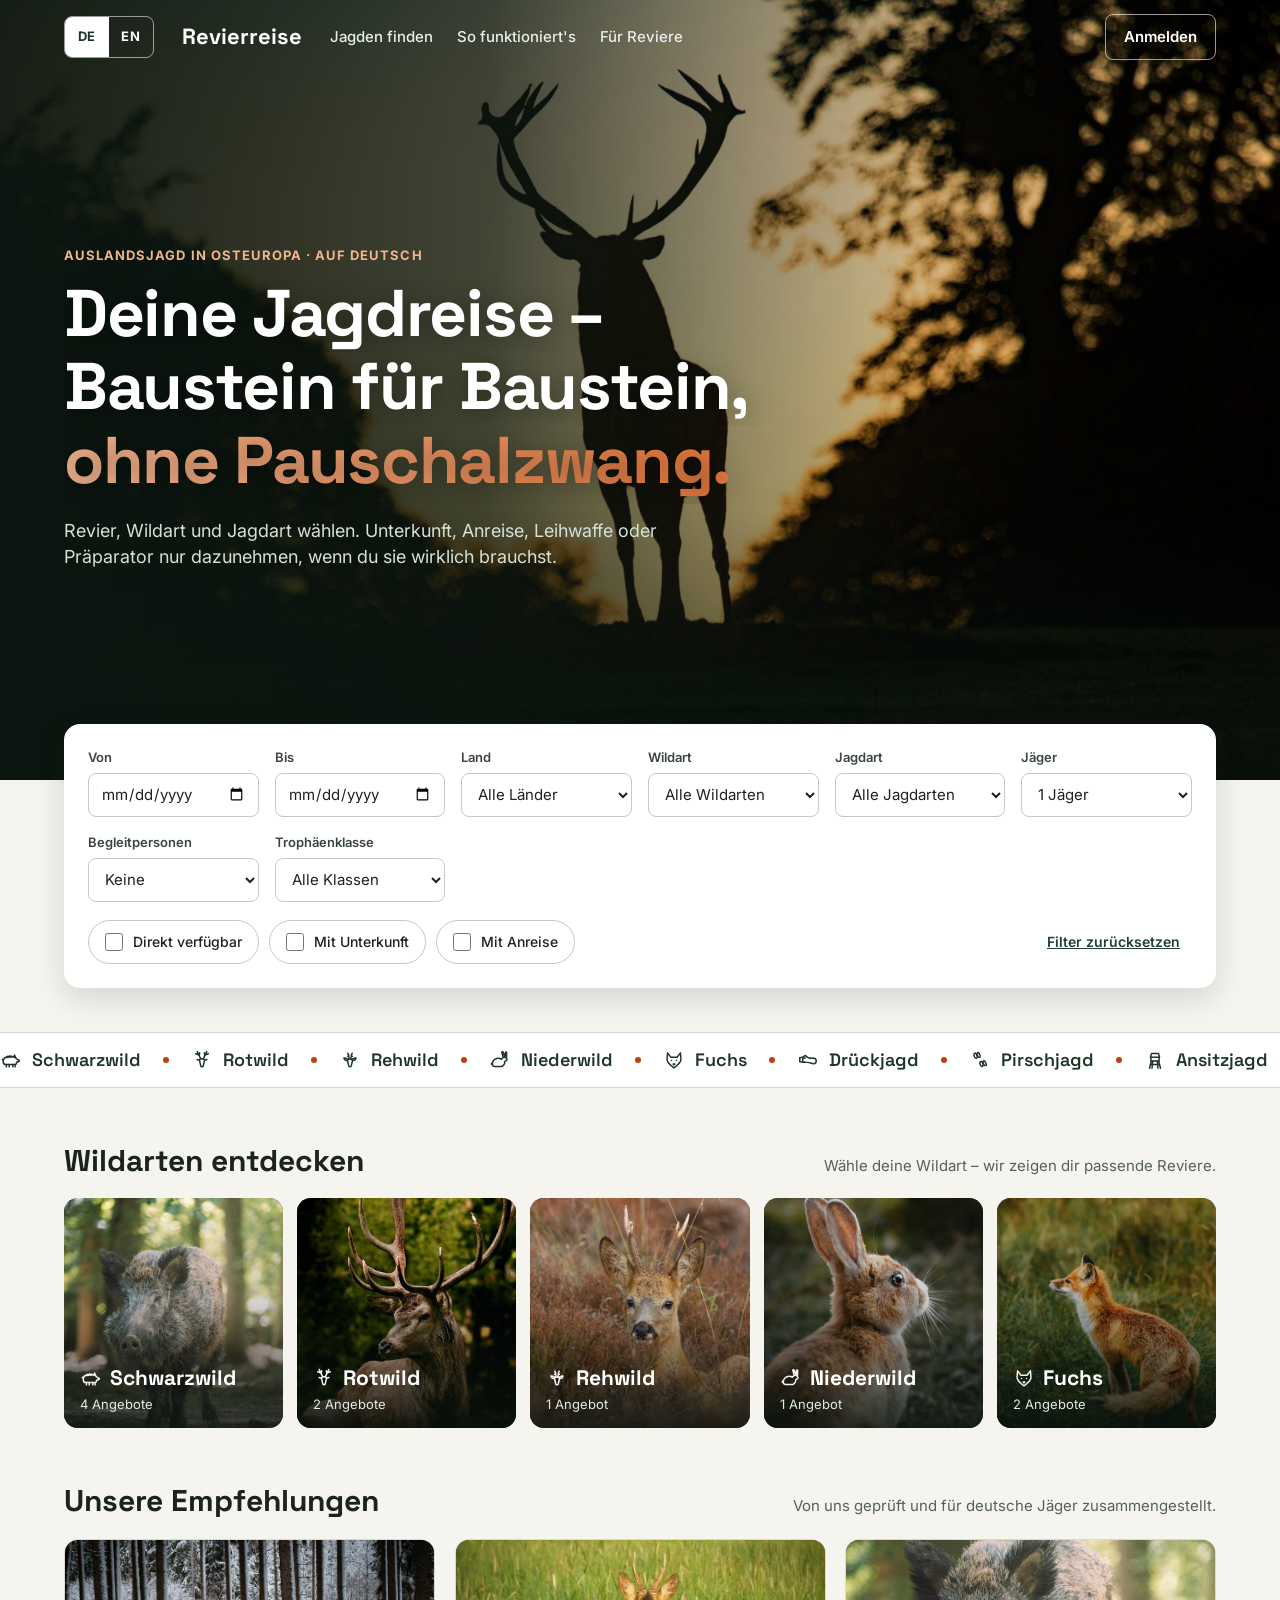
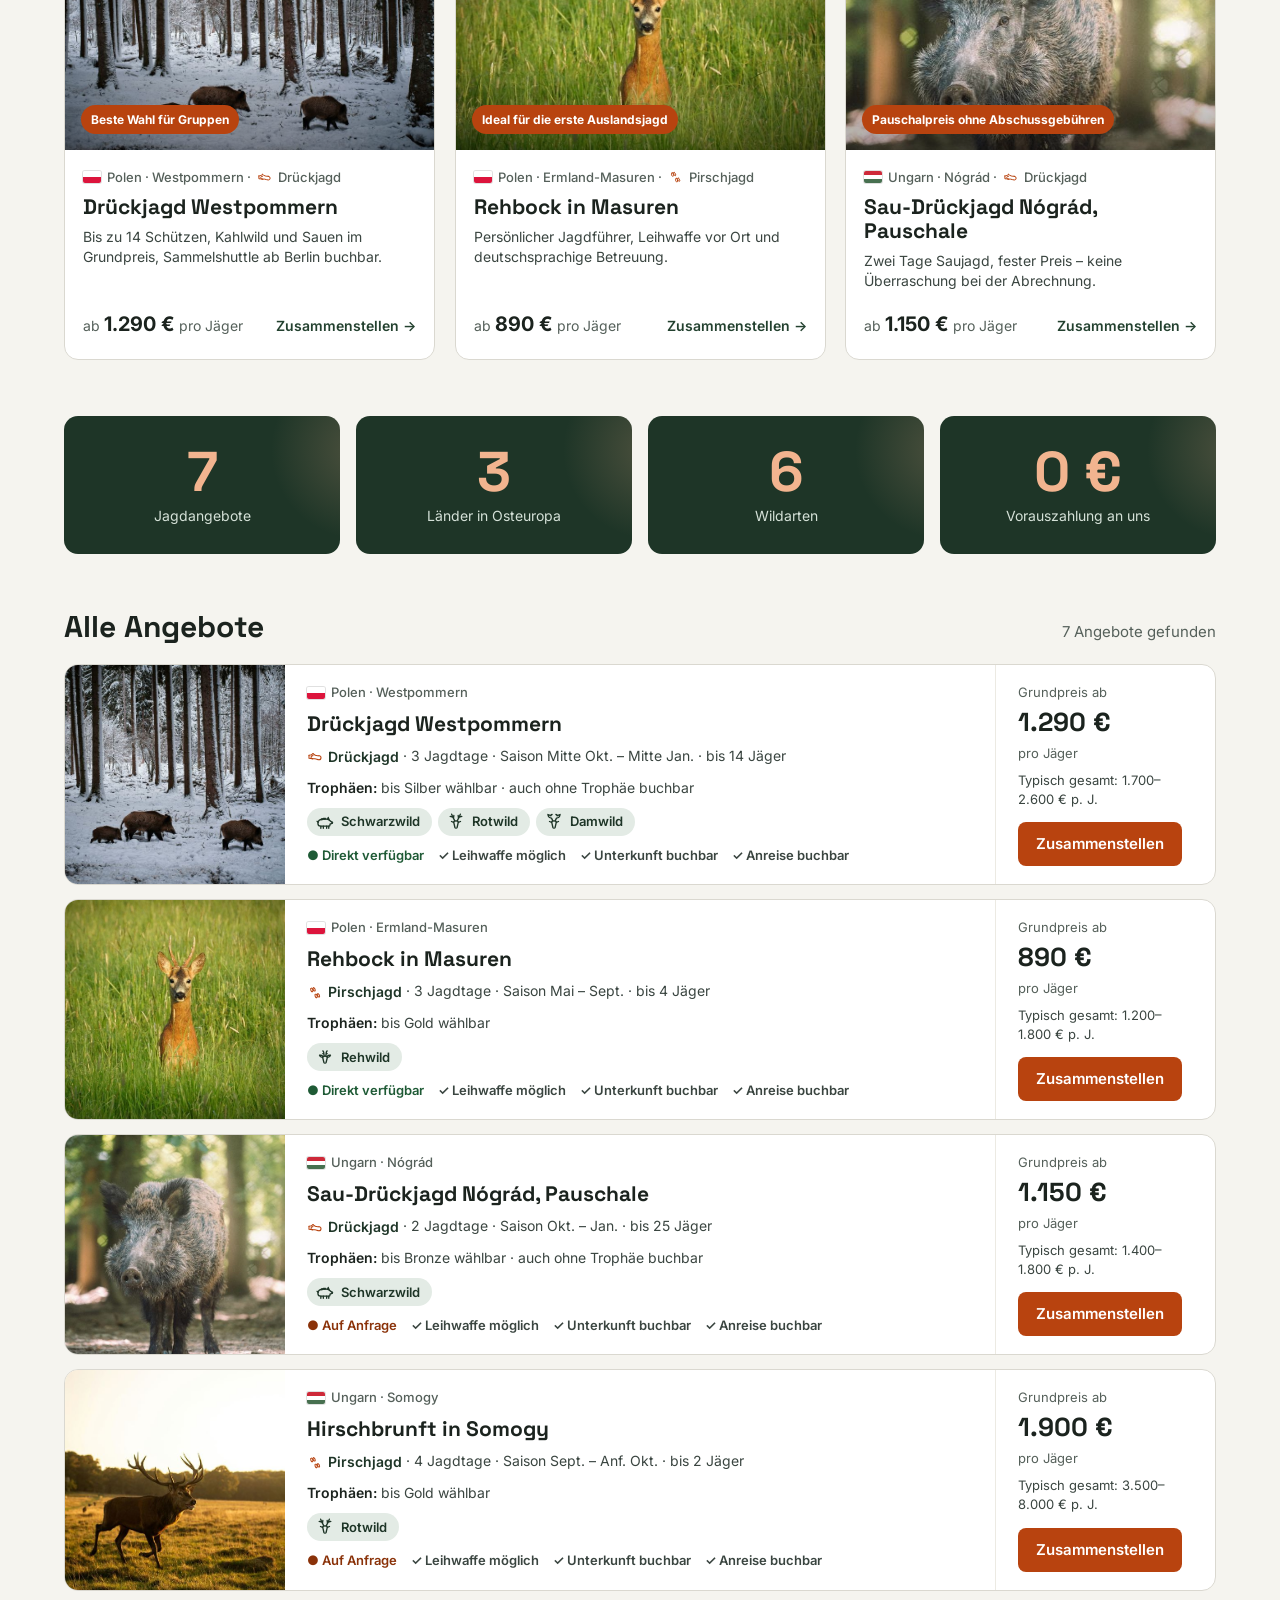
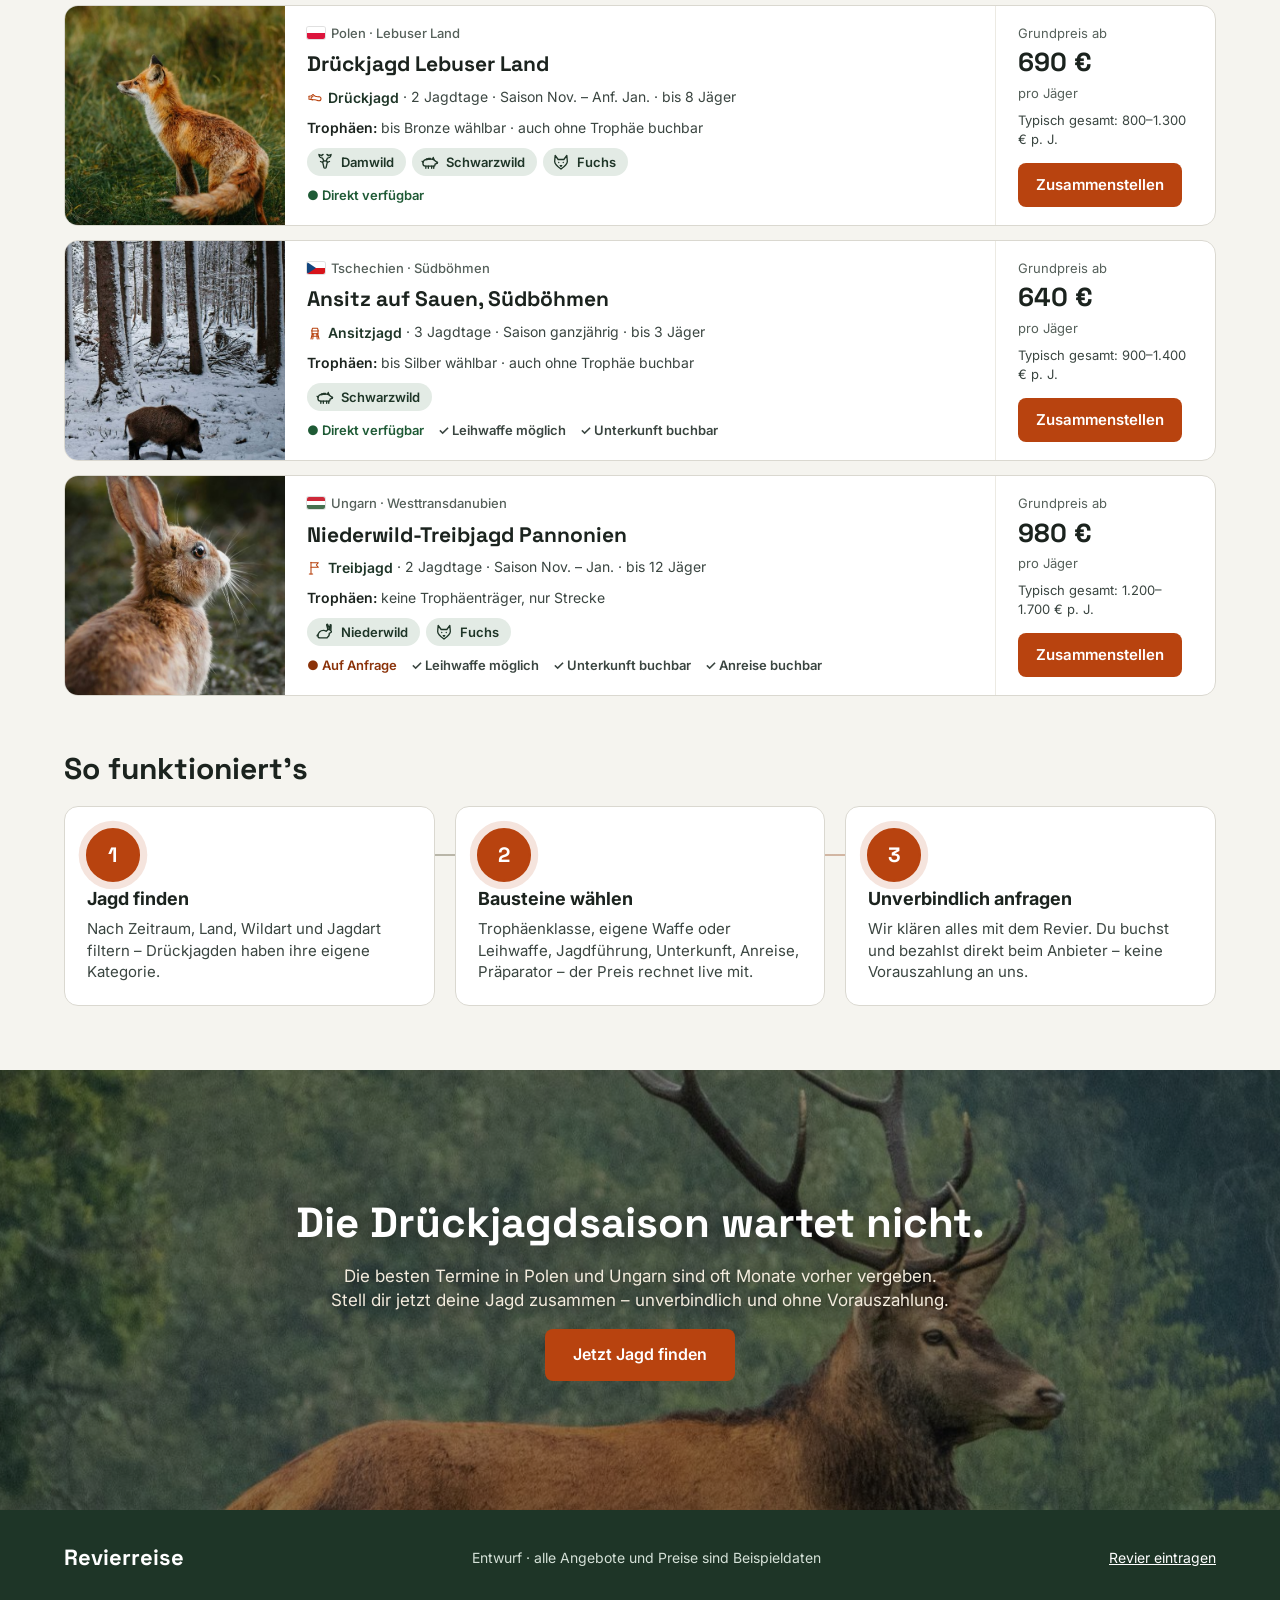
==== commit 99daae65: "Add files via upload" ====
--- a/index.html
+++ b/index.html
@@ -9,7 +9,7 @@
 <link rel="preconnect" href="https://fonts.googleapis.com">
 <link rel="preconnect" href="https://fonts.gstatic.com" crossorigin>
 <link href="https://fonts.googleapis.com/css2?family=Inter:wght@400;500;600;700&family=Space+Grotesk:wght@500;600;700&display=swap" rel="stylesheet">
-<link rel="stylesheet" href="assets/css/styles.css">
+<link rel="stylesheet" href="assets/css/styles.css?v=20261126c">
 </head>
 <body class="home">
 
@@ -121,10 +121,10 @@
   </div>
 </footer>
 
-<script src="assets/js/data.js"></script>
+<script src="assets/js/data.js?v=20261126c"></script>
 <script src="assets/js/i18n.js"></script>
-<script src="assets/js/icons.js"></script>
-<script src="assets/js/motion.js"></script>
-<script src="assets/js/search.js"></script>
+<script src="assets/js/icons.js?v=20261126c"></script>
+<script src="assets/js/motion.js?v=20261126c"></script>
+<script src="assets/js/search.js?v=20261126c"></script>
 </body>
 </html>
--- a/assets/css/styles.css
+++ b/assets/css/styles.css
@@ -532,3 +532,22 @@
 
 /* Laufband: Flaggen */
 .mq-item .flag { border-radius: 3px; box-shadow: 0 0 0 1px rgba(0,0,0,.12); }
+
+/* ============ Runde 3 ============ */
+/* Fadenkreuz nur über Bildern */
+html.scope-on, html.scope-on * { cursor: none !important; }
+.cursor-scope { position: fixed; top: 0; left: 0; width: 34px; height: 34px; margin: -17px 0 0 -17px; border: 1.5px solid #fff; border-radius: 50%; pointer-events: none; z-index: 9999; opacity: 0; transition: opacity .2s;
+  mix-blend-mode: normal; box-shadow: 0 0 0 1px rgba(0,0,0,.25), inset 0 0 0 1px rgba(0,0,0,.2); }
+.cursor-scope.on { opacity: 1; }
+.cursor-scope::before, .cursor-scope::after { content: ''; position: absolute; background: #fff; box-shadow: 0 0 0 .5px rgba(0,0,0,.35); }
+.cursor-scope::before { left: 50%; top: -8px; bottom: -8px; width: 1.5px; transform: translateX(-50%); -webkit-mask: linear-gradient(#000 0 13px, transparent 13px calc(100% - 13px), #000 calc(100% - 13px)); mask: linear-gradient(#000 0 13px, transparent 13px calc(100% - 13px), #000 calc(100% - 13px)); }
+.cursor-scope::after { top: 50%; left: -8px; right: -8px; height: 1.5px; transform: translateY(-50%); -webkit-mask: linear-gradient(90deg, #000 0 13px, transparent 13px calc(100% - 13px), #000 calc(100% - 13px)); mask: linear-gradient(90deg, #000 0 13px, transparent 13px calc(100% - 13px), #000 calc(100% - 13px)); }
+/* roter Punkt in der Mitte */
+.cursor-scope { background: radial-gradient(circle, #E8793D 0 2px, transparent 2.5px); }
+
+/* Flaggen & Jagdart-Icons in Texten */
+.where { display: inline-flex; align-items: center; gap: 6px; flex-wrap: wrap; }
+.where .flag { border-radius: 2px; box-shadow: 0 0 0 1px rgba(0,0,0,.12); }
+.where .icon { color: var(--accent); }
+.art-tag { display: inline-flex; align-items: center; gap: 5px; font-weight: 600; color: var(--green-dark); vertical-align: middle; }
+.art-tag .icon { color: var(--accent); }
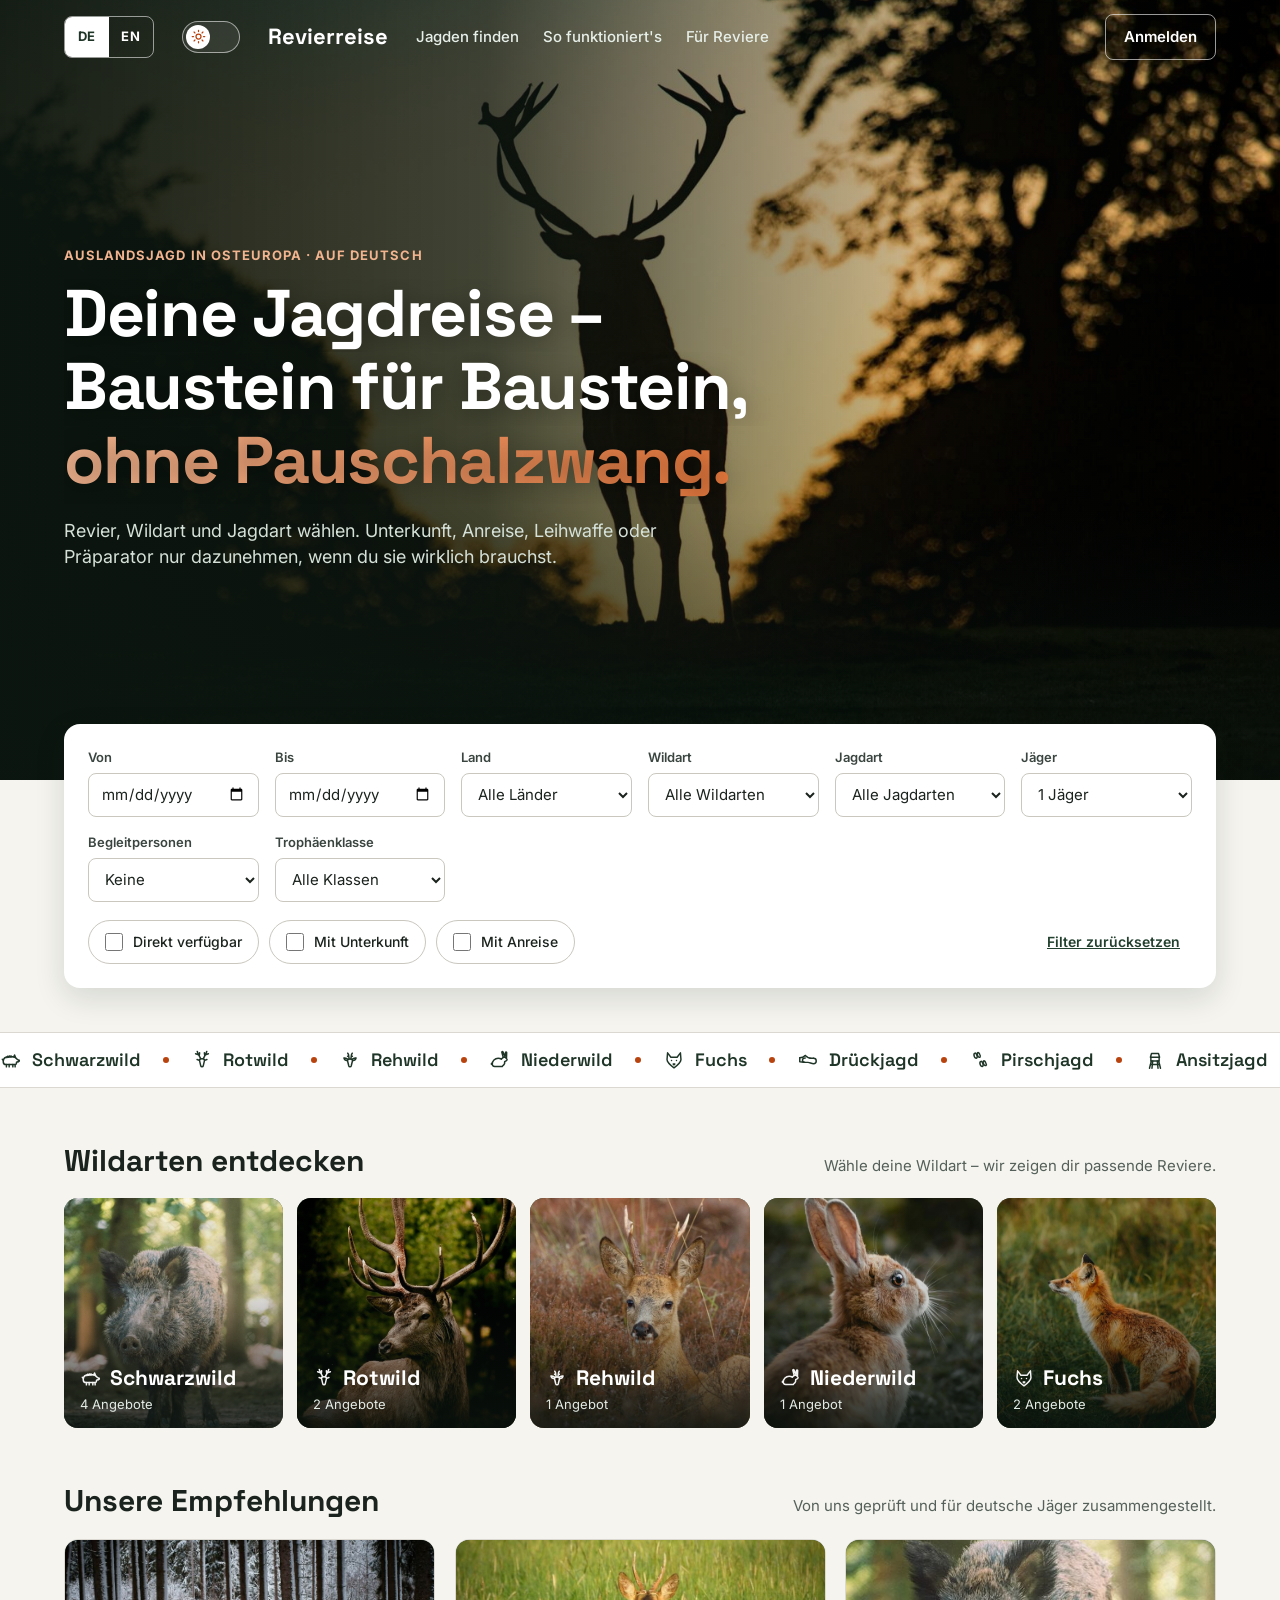
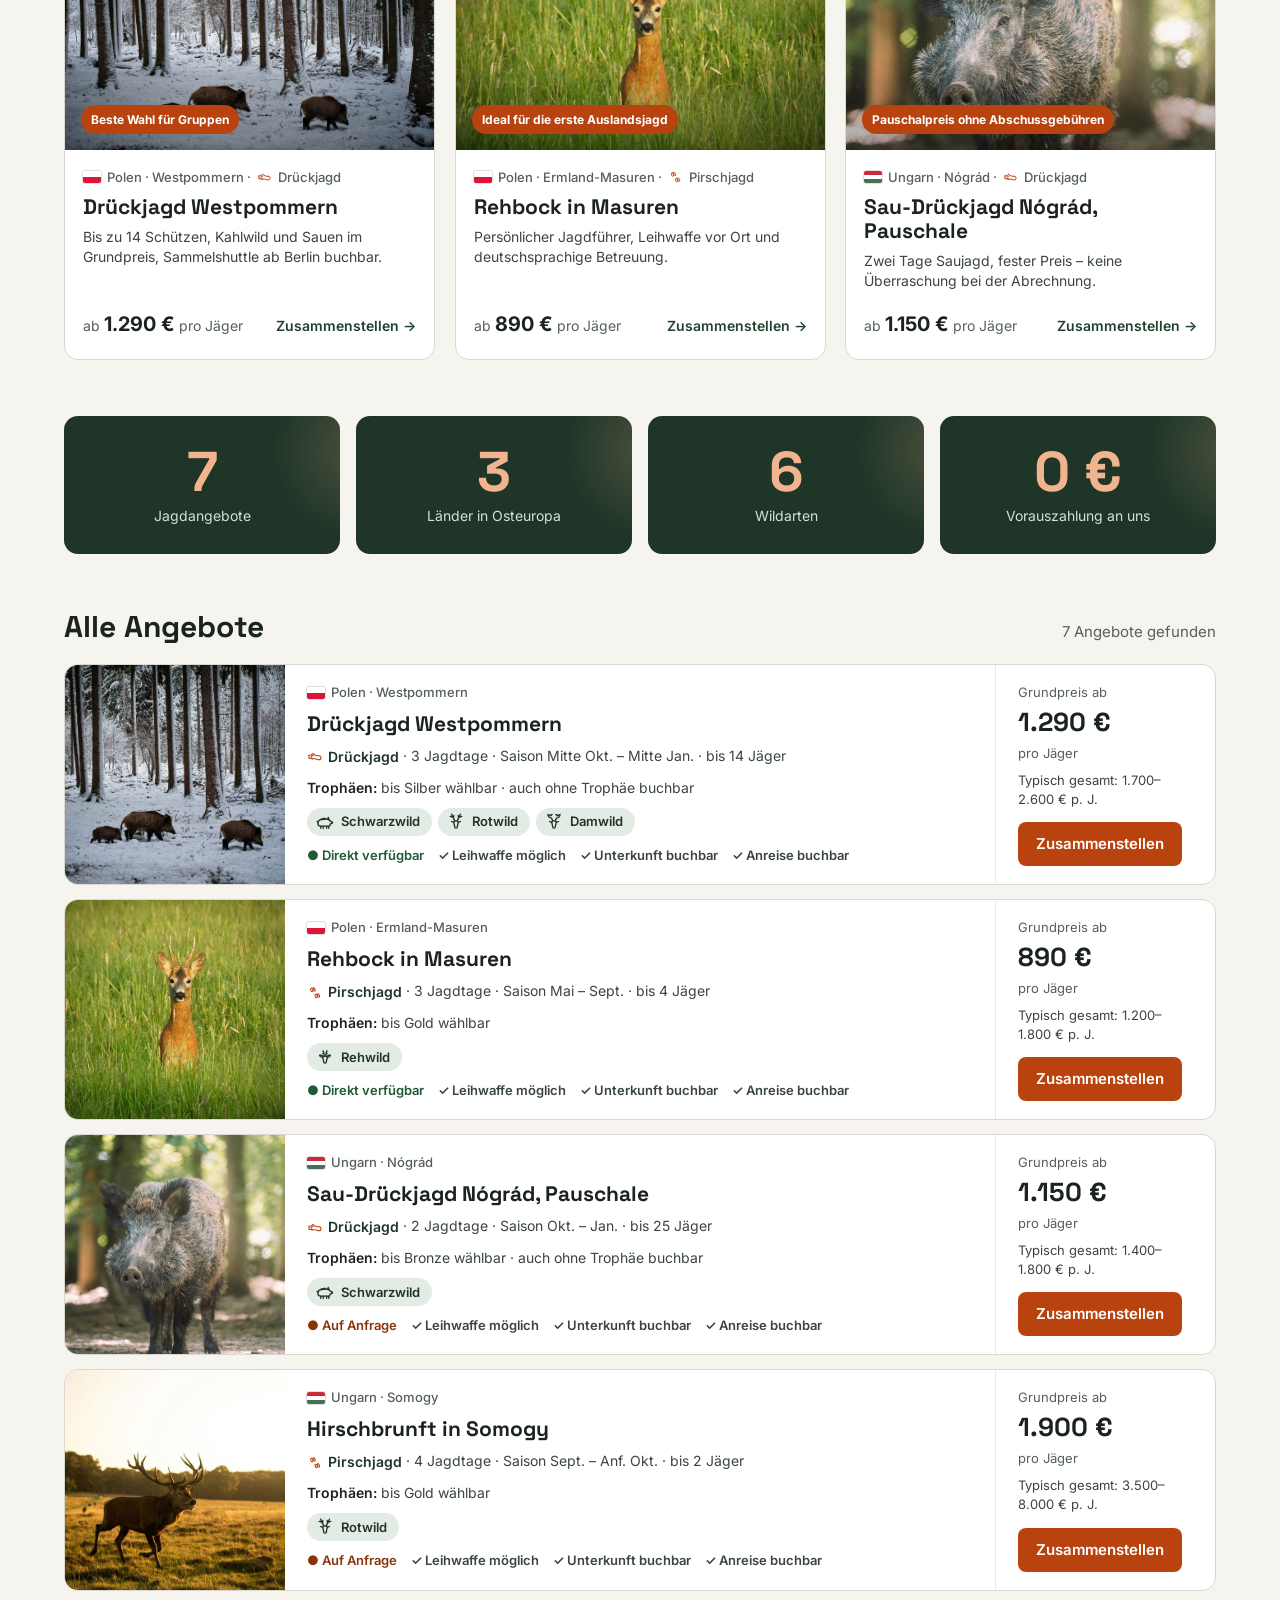
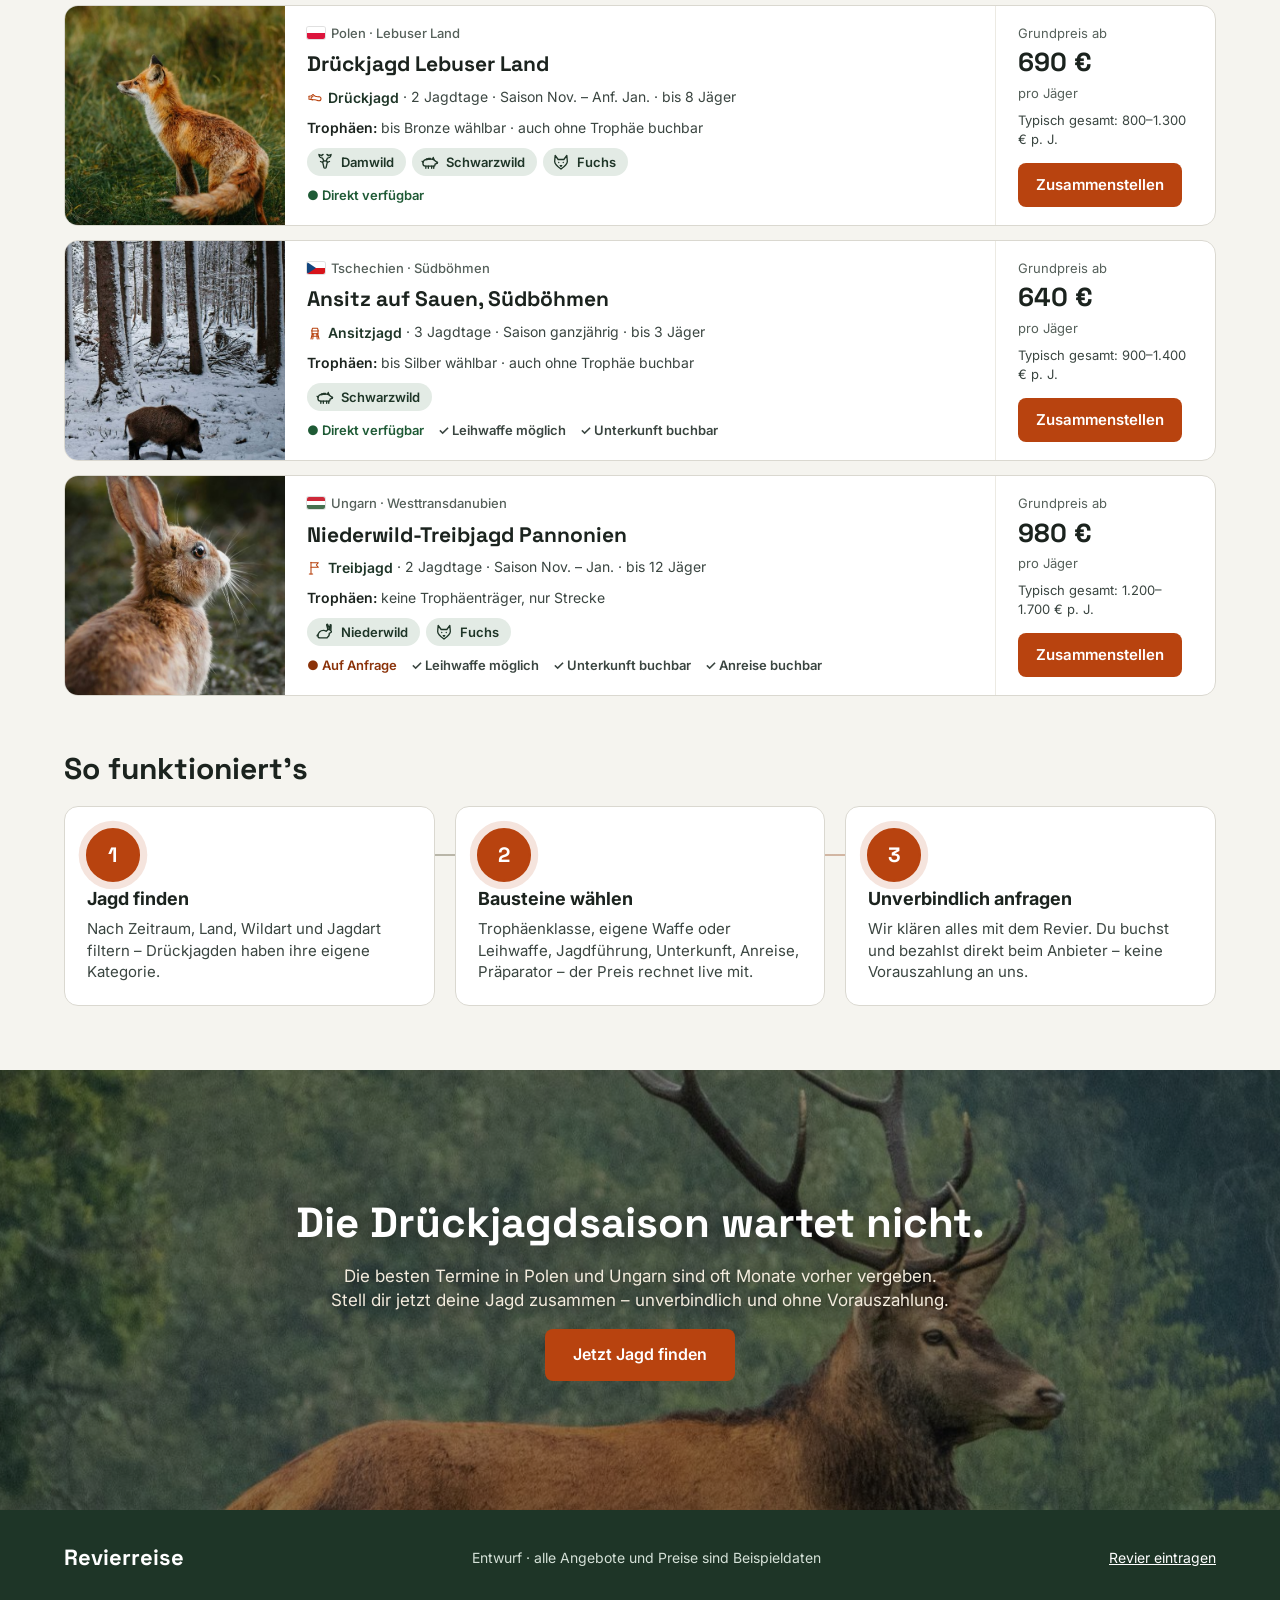
==== commit 5550c817: "Add files via upload" ====
--- a/index.html
+++ b/index.html
@@ -9,7 +9,9 @@
 <link rel="preconnect" href="https://fonts.googleapis.com">
 <link rel="preconnect" href="https://fonts.gstatic.com" crossorigin>
 <link href="https://fonts.googleapis.com/css2?family=Inter:wght@400;500;600;700&family=Space+Grotesk:wght@500;600;700&display=swap" rel="stylesheet">
-<link rel="stylesheet" href="assets/css/styles.css?v=20261126c">
+<meta name="theme-color" content="#1E3527">
+<script src="assets/js/theme.js?v=20261126e"></script>
+<link rel="stylesheet" href="assets/css/styles.css?v=20261126e">
 </head>
 <body class="home">
 
@@ -121,10 +123,10 @@
   </div>
 </footer>
 
-<script src="assets/js/data.js?v=20261126c"></script>
+<script src="assets/js/data.js?v=20261126e"></script>
 <script src="assets/js/i18n.js"></script>
-<script src="assets/js/icons.js?v=20261126c"></script>
-<script src="assets/js/motion.js?v=20261126c"></script>
-<script src="assets/js/search.js?v=20261126c"></script>
+<script src="assets/js/icons.js?v=20261126e"></script>
+<script src="assets/js/motion.js?v=20261126e"></script>
+<script src="assets/js/search.js?v=20261126e"></script>
 </body>
 </html>
--- a/assets/css/styles.css
+++ b/assets/css/styles.css
@@ -1,6 +1,7 @@
 /* Revierreise – Grundstil */
 :root {
-  --bg: #F5F4EF; --surface: #FFFFFF; --ink: #1B231E; --ink-2: #3A4540; --muted: #55605A; --line: #DAD8D0; --line-2: #ECEAE3; --field: #C9C7BE;
+  color-scheme: light;
+  --bg: #F5F4EF; --surface: #FFFFFF; --ink: #1B231E; --ink-2: #3A4540; --muted: #55605A; --line: #DAD8D0; --line-2: #ECEAE3; --field: #C9C7BE; --field-bg: #FFFFFF; --brand-ink: #1E3527; --link-hover: #16291D; --sand: #FAF6EE; --sand-line: #D9C9AE;
   --green: #23412F; --green-dark: #1E3527; --green-soft: #E3EBE5; --green-text: #1E5A35;
   --accent: #B8430F; --warn-bg: #FBEDE4; --warn: #8A3209; --chip: #F0EEE7; --disabled: #5E6460;
   --radius: 14px; --font: Inter, system-ui, -apple-system, 'Segoe UI', sans-serif; --display: 'Space Grotesk', Inter, sans-serif;
@@ -9,7 +10,7 @@
 html, body { margin: 0; }
 body { font-family: var(--font); color: var(--ink); background: var(--bg); line-height: 1.45; }
 a { color: var(--green); }
-a:hover { color: #16291D; }
+a:hover { color: var(--link-hover); }
 img { max-width: 100%; display: block; }
 button, input, select, textarea { font: inherit; color: inherit; }
 :focus-visible { outline: 2px solid var(--green); outline-offset: 2px; }
@@ -43,9 +44,9 @@
 .search-grid { display: grid; grid-template-columns: repeat(auto-fit, minmax(160px, 1fr)); gap: 16px; }
 .fld { display: flex; flex-direction: column; gap: 6px; min-width: 0; }
 .fld label { font-size: 13px; font-weight: 600; color: var(--ink-2); }
-.fld select, .fld input { height: 44px; border: 1px solid var(--field); border-radius: 8px; padding: 0 12px; font-size: 15px; background: #fff; width: 100%; }
+.fld select, .fld input { height: 44px; border: 1px solid var(--field); border-radius: 8px; padding: 0 12px; font-size: 15px; background: var(--field-bg); width: 100%; }
 .chips-row { display: flex; flex-wrap: wrap; gap: 10px; align-items: center; }
-.chk { display: flex; align-items: center; gap: 10px; min-height: 44px; padding: 0 16px; border: 1px solid var(--field); border-radius: 999px; background: #fff; font-size: 14px; font-weight: 500; cursor: pointer; }
+.chk { display: flex; align-items: center; gap: 10px; min-height: 44px; padding: 0 16px; border: 1px solid var(--field); border-radius: 999px; background: var(--field-bg); font-size: 14px; font-weight: 500; cursor: pointer; }
 .chk input { width: 18px; height: 18px; accent-color: var(--green); margin: 0; }
 .spacer { flex: 1 1 auto; }
 .link-btn { min-height: 44px; padding: 0 12px; border: 0; background: transparent; color: var(--green); font-size: 14px; font-weight: 600; text-decoration: underline; cursor: pointer; }
@@ -82,7 +83,7 @@
 .meta strong { color: var(--ink); font-weight: 600; }
 .chip-list { display: flex; flex-wrap: wrap; gap: 6px; }
 .chip { font-size: 13px; font-weight: 500; padding: 4px 10px; border-radius: 999px; background: var(--chip); color: var(--ink-2); }
-.chip.strong { background: var(--green-soft); color: var(--green-dark); font-weight: 600; }
+.chip.strong { background: var(--green-soft); color: var(--brand-ink); font-weight: 600; }
 .flags { display: flex; flex-wrap: wrap; gap: 6px 14px; font-size: 13px; font-weight: 600; color: var(--ink-2); }
 .flag-ok { color: var(--green-text); }
 .flag-req { color: var(--warn); }
@@ -93,7 +94,7 @@
 .btn { display: inline-flex; align-items: center; justify-content: center; min-height: 44px; padding: 0 18px; border-radius: 8px; border: 0; background: var(--accent); color: #fff; font-weight: 600; font-size: 15px; text-decoration: none; cursor: pointer; }
 .btn:hover { color: #fff; filter: brightness(.95); }
 .btn.dark { background: var(--green-dark); }
-.btn.outline { background: transparent; color: var(--green-dark); border: 1px solid var(--green-dark); }
+.btn.outline { background: transparent; color: var(--brand-ink); border: 1px solid var(--brand-ink); }
 .btn[disabled] { background: var(--line); color: var(--disabled); cursor: not-allowed; filter: none; }
 .empty { background: var(--surface); border: 1px dashed var(--field); border-radius: var(--radius); padding: 32px; text-align: center; display: flex; flex-direction: column; gap: 12px; align-items: center; }
 .empty p { margin: 0; }
@@ -120,7 +121,7 @@
 .config { flex: 999 1 560px; min-width: 0; display: flex; flex-direction: column; gap: 16px; }
 .rec-box { background: var(--green-soft); border-radius: var(--radius); padding: 20px 22px; display: flex; flex-wrap: wrap; align-items: center; gap: 14px 24px; }
 .rec-box .txt { flex: 999 1 320px; display: flex; flex-direction: column; gap: 6px; min-width: 0; }
-.rec-box .eyebrow { font-size: 13px; font-weight: 700; letter-spacing: .06em; text-transform: uppercase; color: var(--green-dark); }
+.rec-box .eyebrow { font-size: 13px; font-weight: 700; letter-spacing: .06em; text-transform: uppercase; color: var(--brand-ink); }
 .rec-box .actions { display: flex; flex-wrap: wrap; gap: 10px; }
 .card { background: var(--surface); border: 1px solid var(--line); border-radius: var(--radius); padding: 22px; display: flex; flex-direction: column; gap: 14px; }
 .card-head { display: flex; gap: 14px; align-items: flex-start; }
@@ -128,7 +129,7 @@
 .card-head h2 { font-size: 20px; }
 .card-head p { margin: 4px 0 0; font-size: 14px; color: var(--muted); }
 .options { display: grid; grid-template-columns: repeat(auto-fit, minmax(200px, 1fr)); gap: 10px; }
-.opt { display: flex; flex-direction: column; align-items: flex-start; gap: 6px; text-align: left; padding: 14px 16px; border-radius: 10px; min-height: 44px; width: 100%; border: 0; background: #fff; box-shadow: inset 0 0 0 1px var(--field); cursor: pointer; }
+.opt { display: flex; flex-direction: column; align-items: flex-start; gap: 6px; text-align: left; padding: 14px 16px; border-radius: 10px; min-height: 44px; width: 100%; border: 0; background: var(--field-bg); box-shadow: inset 0 0 0 1px var(--field); cursor: pointer; }
 .opt:hover:not([disabled]) { box-shadow: inset 0 0 0 1px var(--green); }
 .opt[aria-pressed="true"] { background: var(--green-soft); box-shadow: inset 0 0 0 2px var(--green); }
 .opt[disabled] { background: var(--chip); color: var(--disabled); cursor: not-allowed; box-shadow: inset 0 0 0 1px var(--line); }
@@ -142,7 +143,7 @@
 .counter .lbl { font-weight: 600; font-size: 15px; display: block; }
 .counter .sub { font-size: 13px; color: var(--muted); }
 .counter .ctl { display: flex; align-items: center; gap: 10px; }
-.round { width: 44px; height: 44px; border-radius: 999px; border: 1px solid var(--field); background: #fff; font-size: 20px; cursor: pointer; }
+.round { width: 44px; height: 44px; border-radius: 999px; border: 1px solid var(--field); background: var(--field-bg); font-size: 20px; cursor: pointer; }
 .round[disabled] { color: var(--disabled); cursor: not-allowed; background: var(--chip); }
 .counter .val { min-width: 24px; text-align: center; font-weight: 700; font-size: 18px; }
 .warn { margin: 0; font-size: 14px; font-weight: 500; color: var(--warn); background: var(--warn-bg); padding: 10px 14px; border-radius: 8px; }
@@ -151,7 +152,7 @@
 .stays-head h3 { font-family: var(--font); font-size: 16px; }
 .stays-head span, .stays .note { font-size: 12px; color: var(--muted); }
 .stays .intro { margin: 0; font-size: 13px; color: var(--ink-2); }
-.stay { display: flex; flex-wrap: wrap; border-radius: 10px; overflow: hidden; background: #fff; box-shadow: inset 0 0 0 1px var(--field); }
+.stay { display: flex; flex-wrap: wrap; border-radius: 10px; overflow: hidden; background: var(--field-bg); box-shadow: inset 0 0 0 1px var(--field); }
 .stay.sel { background: var(--green-soft); box-shadow: inset 0 0 0 2px var(--green); }
 .stay.dis { background: var(--chip); box-shadow: inset 0 0 0 1px var(--line); }
 .stay-pick { flex: 999 1 260px; display: flex; flex-direction: column; align-items: flex-start; gap: 4px; padding: 12px 16px; border: 0; background: transparent; text-align: left; min-height: 44px; cursor: pointer; }
@@ -263,7 +264,7 @@
 @media (max-width: 420px) { .site-header .logo { font-size: 18px; } .site-header .wrap { gap: 10px 12px; } .btn-ghost { padding: 8px 12px; } }
 
 /* ---------- Abschuss + Trophäe (nur bei Erlegung) ---------- */
-.prep-box { margin-top: 4px; padding: 16px; border-radius: 12px; background: #FAF6EE; border: 1px dashed #D9C9AE; display: flex; flex-direction: column; gap: 12px; }
+.prep-box { margin-top: 4px; padding: 16px; border-radius: 12px; background: var(--sand); border: 1px dashed var(--sand-line); display: flex; flex-direction: column; gap: 12px; }
 .prep-head { display: flex; gap: 10px; align-items: flex-start; }
 .prep-arrow { font-size: 22px; line-height: 1; color: var(--accent); font-weight: 700; }
 .prep-head h3 { font-family: var(--font); font-size: 15px; }
@@ -277,15 +278,15 @@
 .sum-head strong { text-transform: none; letter-spacing: 0; font-size: 14px; color: var(--ink); }
 .sum-group.var .sum-head { color: var(--warn); }
 .sum-range { font-size: 12px; color: var(--muted); text-align: right; margin-top: -6px; }
-.sum-group.var { background: #FAF6EE; margin: 0 -10px; padding: 12px 10px 10px; border-radius: 10px; border-top: 0; }
+.sum-group.var { background: var(--sand); margin: 0 -10px; padding: 12px 10px 10px; border-radius: 10px; border-top: 0; }
 .line.sub-line { padding-left: 12px; border-left: 2px solid #E3D3B6; }
 .total .t-range { font-size: 13px; font-weight: 600; color: var(--warn); }
 .options.compact .opt .row { flex-direction: column; align-items: flex-start; gap: 2px; }
 .options.compact .opt .pr { color: var(--warn); font-size: 13px; }
-.options.compact .opt[aria-pressed="true"] .pr { color: var(--green-dark); }
+.options.compact .opt[aria-pressed="true"] .pr { color: var(--brand-ink); }
 
 /* Wildart-Icons */
-.species-chip { display: inline-flex; align-items: center; gap: 6px; padding: 4px 12px 4px 8px; background: var(--green-soft); color: var(--green-dark); font-weight: 600; }
+.species-chip { display: inline-flex; align-items: center; gap: 6px; padding: 4px 12px 4px 8px; background: var(--green-soft); color: var(--brand-ink); font-weight: 600; }
 .species-chip .icon { flex: 0 0 auto; }
 .species-tile .name { display: inline-flex; align-items: center; gap: 8px; }
 .species-tile .name .icon { opacity: .95; }
@@ -338,7 +339,7 @@
 .marquee-track { display: flex; width: max-content; animation: scrollX 45s linear infinite; }
 .marquee:hover .marquee-track { animation-play-state: paused; }
 .mq-half { display: flex; align-items: center; gap: 22px; padding-right: 22px; }
-.mq-item { display: inline-flex; align-items: center; gap: 10px; font-family: var(--display); font-weight: 600; font-size: 18px; color: var(--green-dark); white-space: nowrap; }
+.mq-item { display: inline-flex; align-items: center; gap: 10px; font-family: var(--display); font-weight: 600; font-size: 18px; color: var(--brand-ink); white-space: nowrap; }
 .mq-item::after { content: ''; width: 6px; height: 6px; border-radius: 50%; background: var(--accent); margin-left: 12px; }
 @keyframes scrollX { to { transform: translateX(-50%); } }
 
@@ -353,7 +354,7 @@
 .steps.timeline { position: relative; }
 .steps.timeline::before { content: ''; position: absolute; top: 48px; left: 14%; right: 14%; height: 2px; background: linear-gradient(90deg, var(--green), var(--accent)); opacity: .35; }
 .timeline .step { position: relative; z-index: 1; }
-.timeline .step .n { width: 52px; height: 52px; border-radius: 50%; display: grid; place-items: center; font-size: 20px; background: #fff; border: 2px solid var(--line); color: var(--green); transition: background .5s var(--ease), border-color .5s, color .5s, box-shadow .5s, transform .5s var(--ease); }
+.timeline .step .n { width: 52px; height: 52px; border-radius: 50%; display: grid; place-items: center; font-size: 20px; background: var(--field-bg); border: 2px solid var(--line); color: var(--green); transition: background .5s var(--ease), border-color .5s, color .5s, box-shadow .5s, transform .5s var(--ease); }
 .timeline .step.visible .n { background: var(--accent); border-color: var(--accent); color: #fff; box-shadow: 0 0 0 7px rgba(184,67,15,.14); transform: scale(1.04); }
 @media (max-width: 860px) { .steps.timeline::before { display: none; } }
 
@@ -494,10 +495,10 @@
 .rv-cats > * + * { border-left: 1px solid var(--line); }
 .rv-cat-name { font-size: 13px; font-weight: 600; color: var(--ink); }
 .rv-cat strong { font-size: 18px; }
-.rv-cat .icon { margin-top: auto; color: var(--green-dark); }
+.rv-cat .icon { margin-top: auto; color: var(--brand-ink); }
 .rv-bar-row { display: flex; align-items: center; gap: 8px; font-size: 11px; color: var(--ink-2); }
 .rv-bar { flex: 1; height: 4px; border-radius: 4px; background: var(--line); overflow: hidden; }
-.rv-fill { display: block; height: 100%; background: var(--green-dark); border-radius: 4px; transform-origin: left; transform: scaleX(0); transition: transform 1.2s var(--ease) .2s; }
+.rv-fill { display: block; height: 100%; background: var(--brand-ink); border-radius: 4px; transform-origin: left; transform: scaleX(0); transition: transform 1.2s var(--ease) .2s; }
 .reviews.visible .rv-fill, html:not(.js-motion) .rv-fill { transform: none; }
 @media (max-width: 1000px) { .rv-cats { grid-template-columns: repeat(3, 1fr); } .rv-cats > * { border-left: 0 !important; border-bottom: 1px solid var(--line); } .rv-dist { grid-column: 1 / -1; } }
 @media (max-width: 560px) { .rv-cats { grid-template-columns: repeat(2, 1fr); } .reviews { padding: 18px; } }
@@ -505,11 +506,11 @@
 .rv-chip-wrap { position: relative; }
 .rv-chips { display: flex; gap: 10px; overflow-x: auto; scrollbar-width: none; padding: 4px 48px 6px 2px; scroll-behavior: smooth; }
 .rv-chips::-webkit-scrollbar { display: none; }
-.rv-chip { display: inline-flex; align-items: center; gap: 8px; white-space: nowrap; padding: 10px 16px; border-radius: 999px; border: 1px solid var(--line); background: #fff; font-weight: 600; font-size: 14px; box-shadow: 0 4px 12px -8px rgba(0,0,0,.25); transition: border-color .2s, transform .3s var(--ease); }
+.rv-chip { display: inline-flex; align-items: center; gap: 8px; white-space: nowrap; padding: 10px 16px; border-radius: 999px; border: 1px solid var(--line); background: var(--field-bg); font-weight: 600; font-size: 14px; box-shadow: 0 4px 12px -8px rgba(0,0,0,.25); transition: border-color .2s, transform .3s var(--ease); }
 .rv-chip:hover { border-color: var(--accent); transform: translateY(-2px); }
 .rv-chip .icon { color: var(--accent); }
 .rv-chip em { font-style: normal; color: var(--ink-2); font-weight: 500; }
-.rv-chip-next { position: absolute; right: 0; top: 50%; translate: 0 -50%; width: 36px; height: 36px; border-radius: 50%; border: 1px solid var(--line); background: #fff; font-size: 20px; cursor: pointer; box-shadow: -14px 0 18px 4px var(--surface); }
+.rv-chip-next { position: absolute; right: 0; top: 50%; translate: 0 -50%; width: 36px; height: 36px; border-radius: 50%; border: 1px solid var(--line); background: var(--field-bg); font-size: 20px; cursor: pointer; box-shadow: -14px 0 18px 4px var(--surface); }
 .rv-chip-next:hover { background: var(--accent); color: #fff; }
 .rv-grid { display: grid; grid-template-columns: repeat(2, 1fr); gap: 30px 48px; margin-top: 14px; }
 @media (max-width: 760px) { .rv-grid { grid-template-columns: 1fr; } }
@@ -549,5 +550,50 @@
 .where { display: inline-flex; align-items: center; gap: 6px; flex-wrap: wrap; }
 .where .flag { border-radius: 2px; box-shadow: 0 0 0 1px rgba(0,0,0,.12); }
 .where .icon { color: var(--accent); }
-.art-tag { display: inline-flex; align-items: center; gap: 5px; font-weight: 600; color: var(--green-dark); vertical-align: middle; }
+.art-tag { display: inline-flex; align-items: center; gap: 5px; font-weight: 600; color: var(--brand-ink); vertical-align: middle; }
 .art-tag .icon { color: var(--accent); }
+
+
+/* ============================================================
+   DARK MODE  (html[data-theme="dark"])
+   ============================================================ */
+html[data-theme="dark"] {
+  color-scheme: dark;
+  --bg: #0E1511; --surface: #16201A; --ink: #E7ECE8; --ink-2: #B7C3BB; --muted: #94A199; --line: #2A3830; --line-2: #1F2B24; --field: #3A4B41;
+  --field-bg: #1B2720; --brand-ink: #A9D3B6; --link-hover: #CFE8D7; --sand: #221E16; --sand-line: #4A3F2C;
+  --green: #8CC5A0; --green-dark: #10201A; --green-soft: #1E3328; --green-text: #8FD0A6;
+  --accent: #E0692C; --warn-bg: #3A2218; --warn: #F2A97F; --chip: #212D26; --disabled: #7D8780;
+}
+html[data-theme="dark"] body { background: var(--bg); }
+html[data-theme="dark"] .site-header { background: #0B1410; }
+html[data-theme="dark"] .site-footer, html[data-theme="dark"] .hero { background: #0B1410; }
+html[data-theme="dark"] .marquee { background: var(--surface); }
+html[data-theme="dark"] .stat { background: #13241B; box-shadow: inset 0 0 0 1px var(--line); }
+html[data-theme="dark"] .map-section { background: #13241B; box-shadow: inset 0 0 0 1px var(--line); }
+html[data-theme="dark"] .btn.dark { background: #2B4A38; }
+html[data-theme="dark"] .num { background: #2B4A38; }
+html[data-theme="dark"] .timeline .step .n { color: var(--green); }
+html[data-theme="dark"] .rr-map { background: #1A211D; }
+html[data-theme="dark"] .rr-map-tiles { filter: invert(1) hue-rotate(180deg) brightness(.92) contrast(.88) saturate(.6) sepia(.15); }
+html[data-theme="dark"] .rr-pin .tag, html[data-theme="dark"] .rr-map-btn, html[data-theme="dark"] .rr-map-zlvl, html[data-theme="dark"] .rr-map-attrib { background: rgba(22,32,26,.92); color: var(--ink); }
+html[data-theme="dark"] .rr-map-zoom .rr-map-btn + .rr-map-btn { border-top-color: var(--line); }
+html[data-theme="dark"] .rr-map-btn.pill.active, html[data-theme="dark"] .rr-map-btn:hover { background: var(--accent); color: #fff; }
+html[data-theme="dark"] .rr-pin.air .dot { background: #2B4A38; }
+html[data-theme="dark"] .rr-dist { background: #2B4A38; }
+html[data-theme="dark"] .rr-route { stroke: #CFE8D7; }
+html[data-theme="dark"] .offer:hover, html[data-theme="dark"] .rec-card:hover { box-shadow: 0 22px 44px -22px rgba(0,0,0,.9); }
+html[data-theme="dark"] .species-chip .icon, html[data-theme="dark"] .chip .icon { color: var(--accent); }
+html[data-theme="dark"] img:not(.rr-tile):not(.hero-bg):not(.band-bg) { filter: brightness(.92); }
+html[data-theme="dark"] ::selection { background: #E0692C; color: #fff; }
+
+/* Umschalter Hell / Dunkel */
+.theme-toggle { position: relative; width: 58px; height: 32px; flex: none; border-radius: 999px; border: 1px solid rgba(255,255,255,.55); background: rgba(255,255,255,.08); cursor: pointer; padding: 0; }
+.theme-toggle .knob { position: absolute; top: 3px; left: 3px; width: 24px; height: 24px; border-radius: 50%; background: #fff; color: #B8430F; display: grid; place-items: center; transition: transform .45s var(--ease), background .3s, color .3s; }
+html[data-theme="dark"] .theme-toggle .knob { transform: translateX(26px); background: #1B2720; color: #F2C14E; }
+.theme-toggle .knob svg { width: 15px; height: 15px; }
+.theme-toggle .knob .moon { display: none; }
+html[data-theme="dark"] .theme-toggle .knob .sun { display: none; }
+html[data-theme="dark"] .theme-toggle .knob .moon { display: block; }
+.theme-toggle:hover { border-color: #fff; }
+/* weicher Wechsel */
+html.theme-anim, html.theme-anim *, html.theme-anim *::before, html.theme-anim *::after { transition: background-color .45s ease, color .45s ease, border-color .45s ease, box-shadow .45s ease !important; }
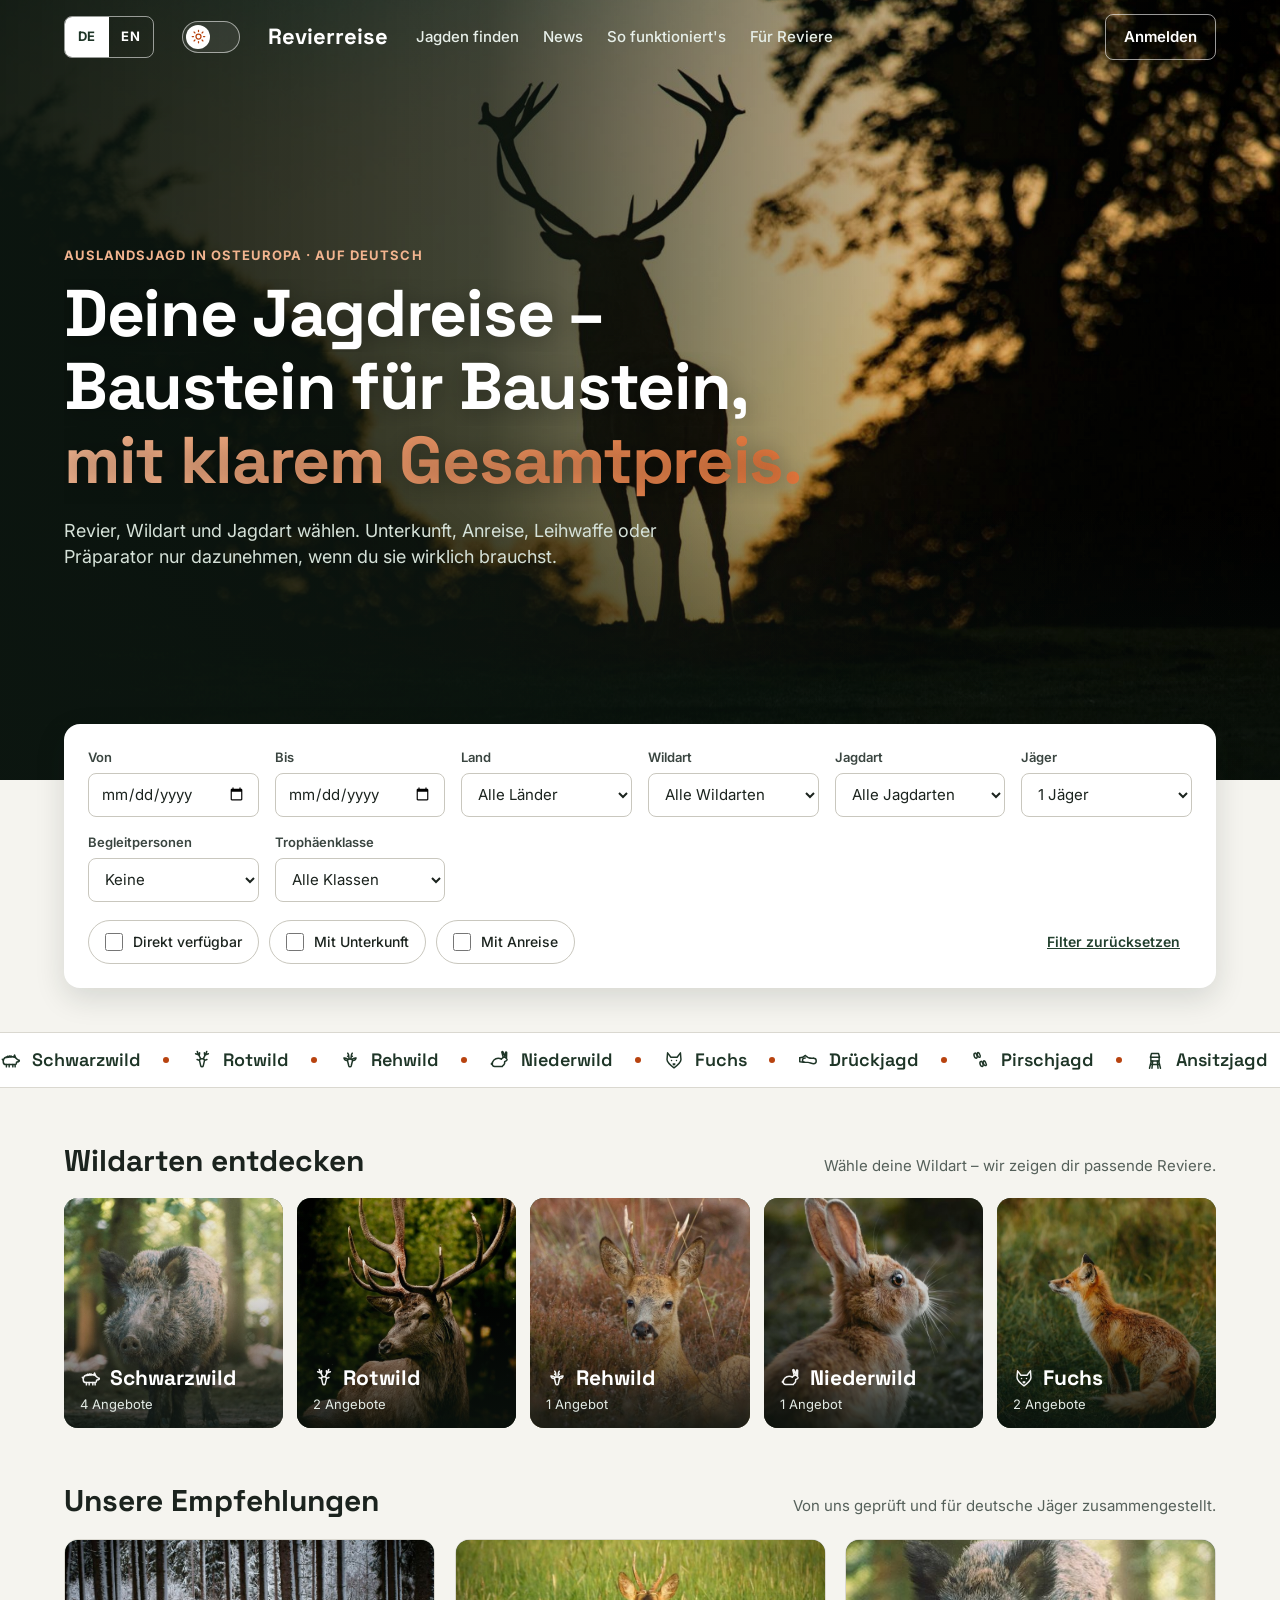
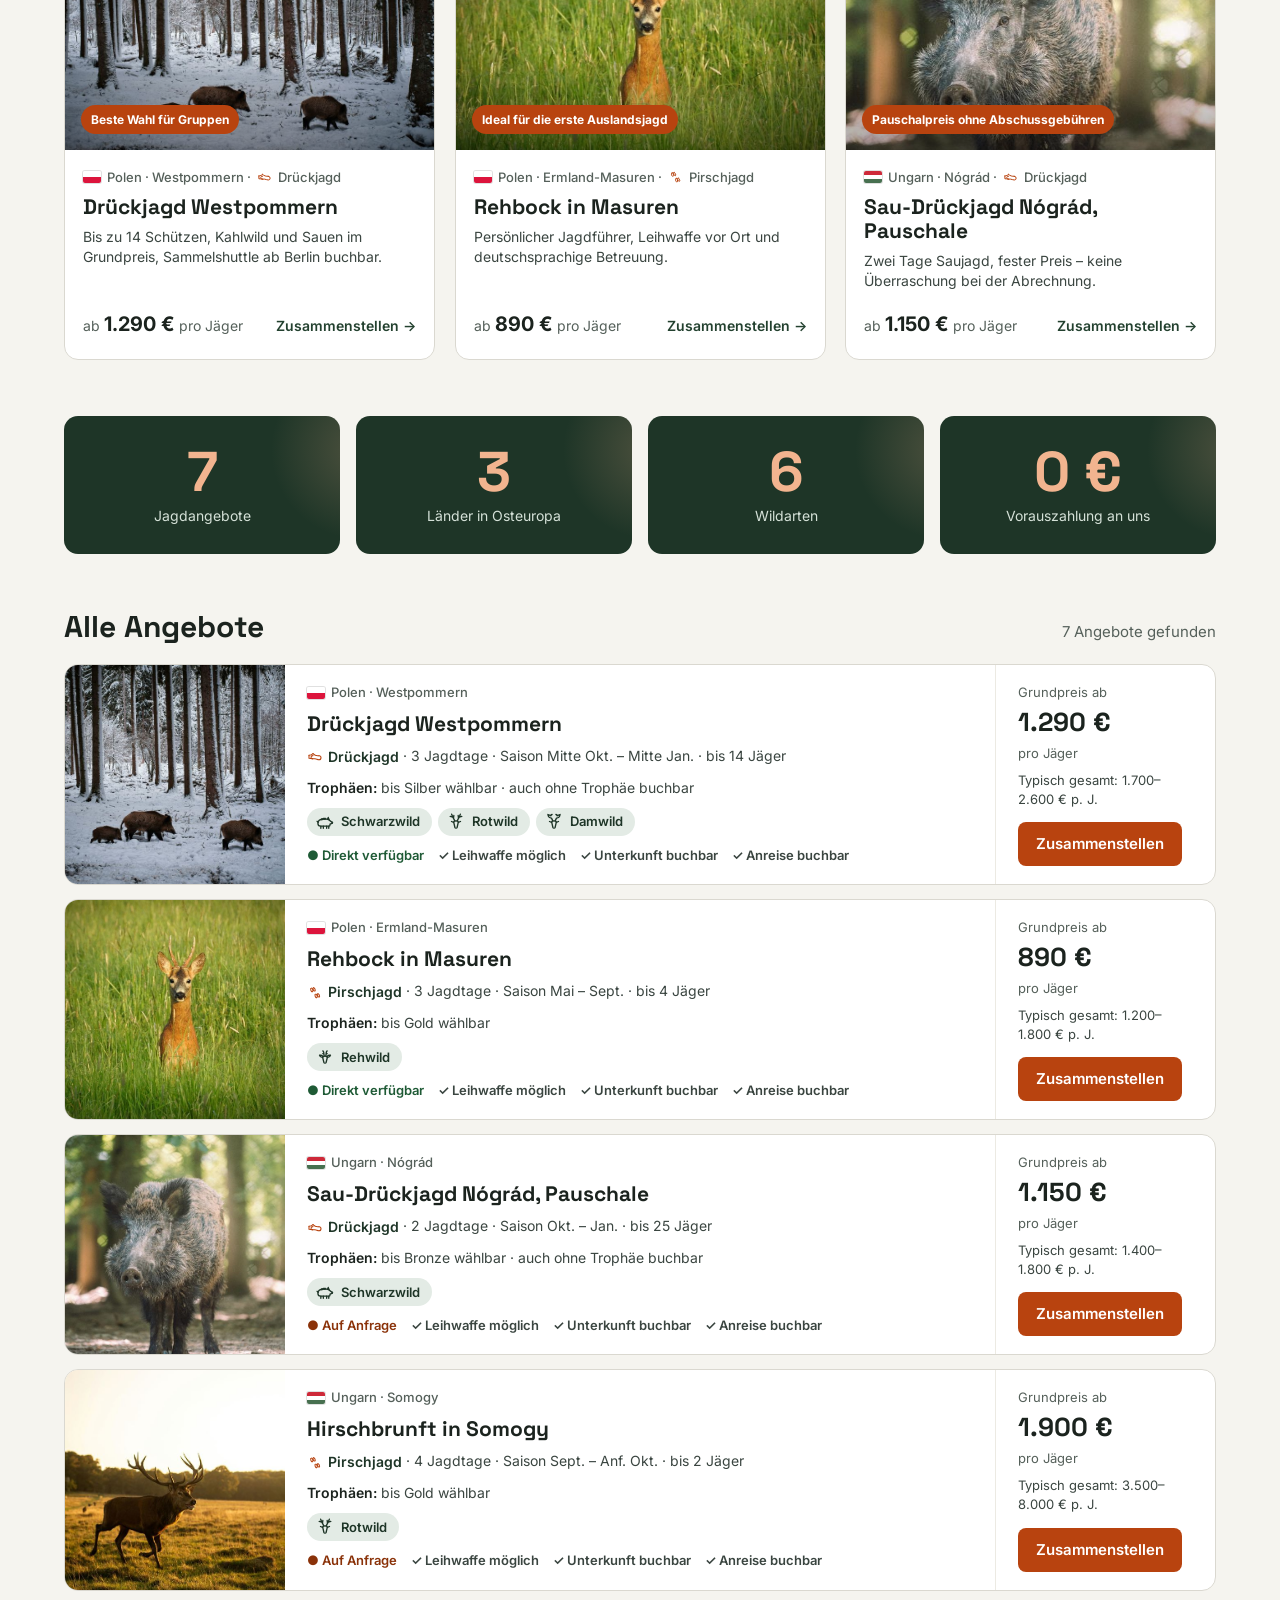
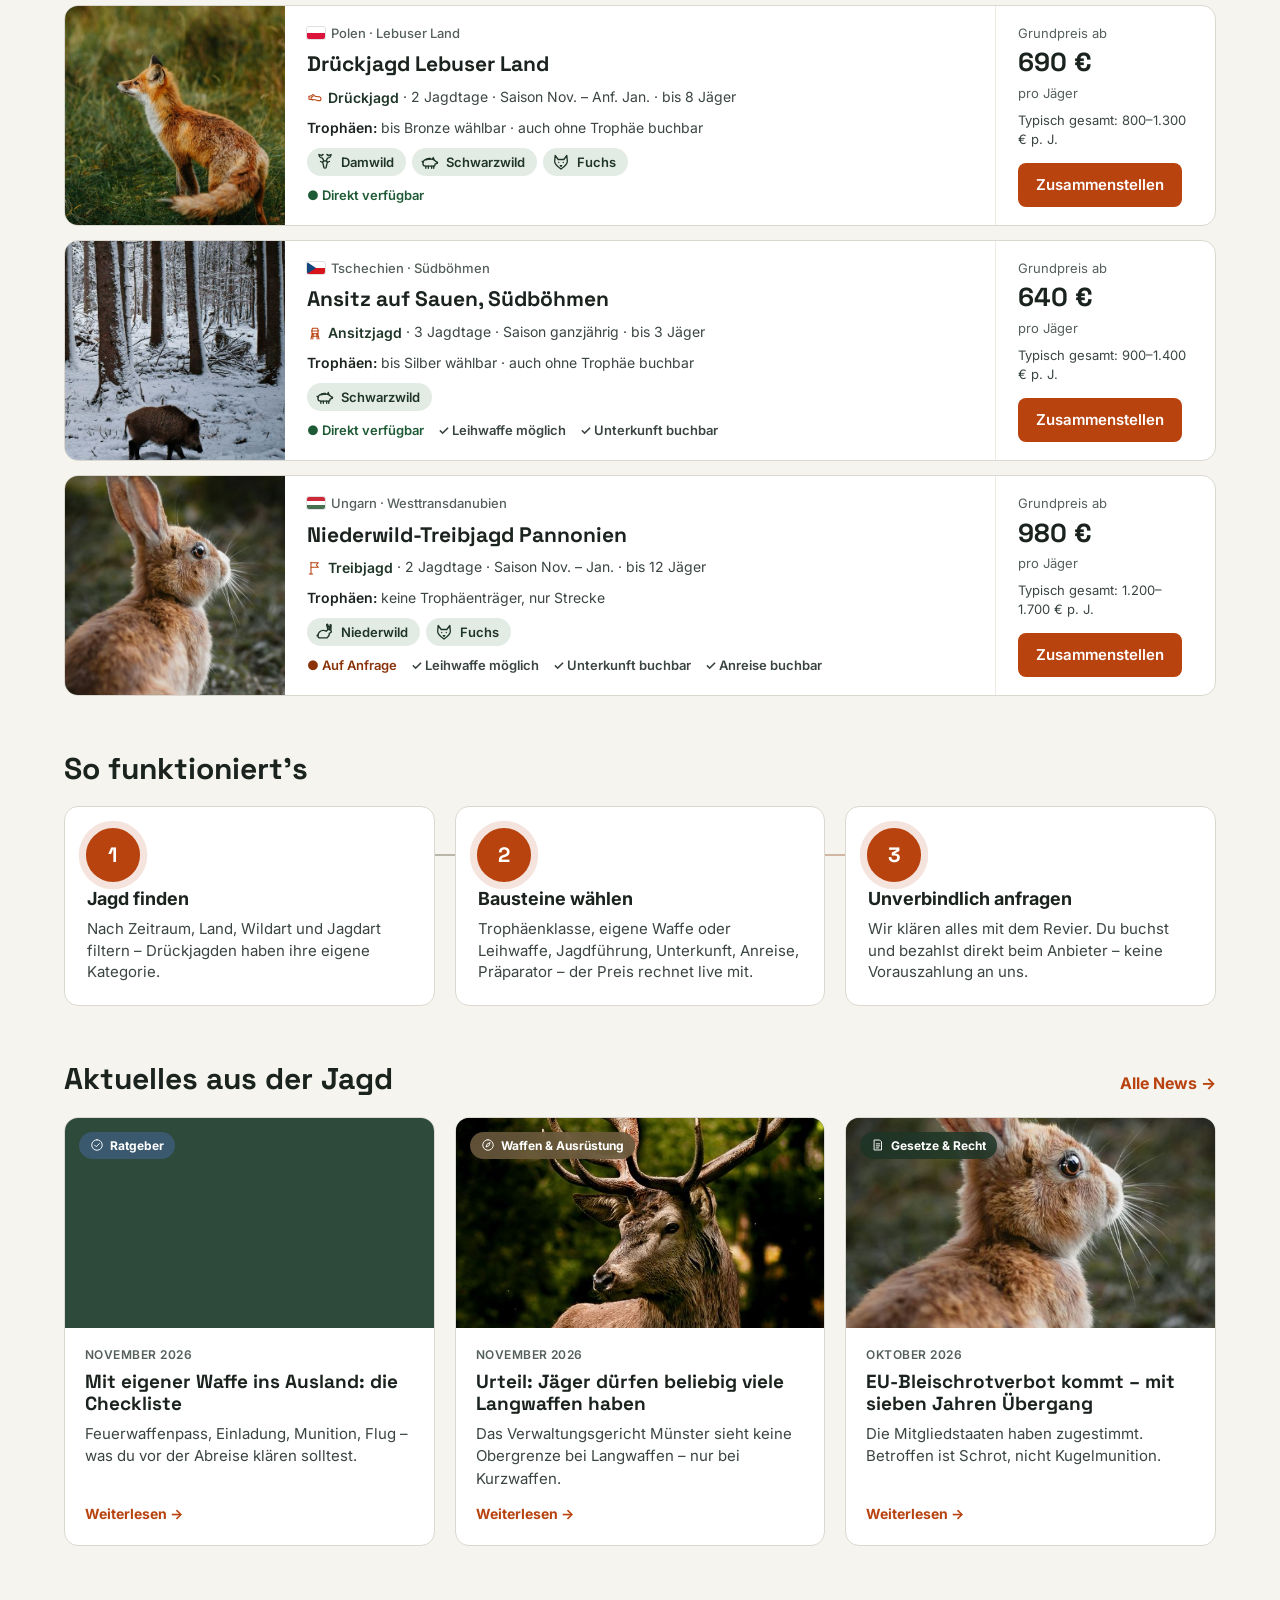
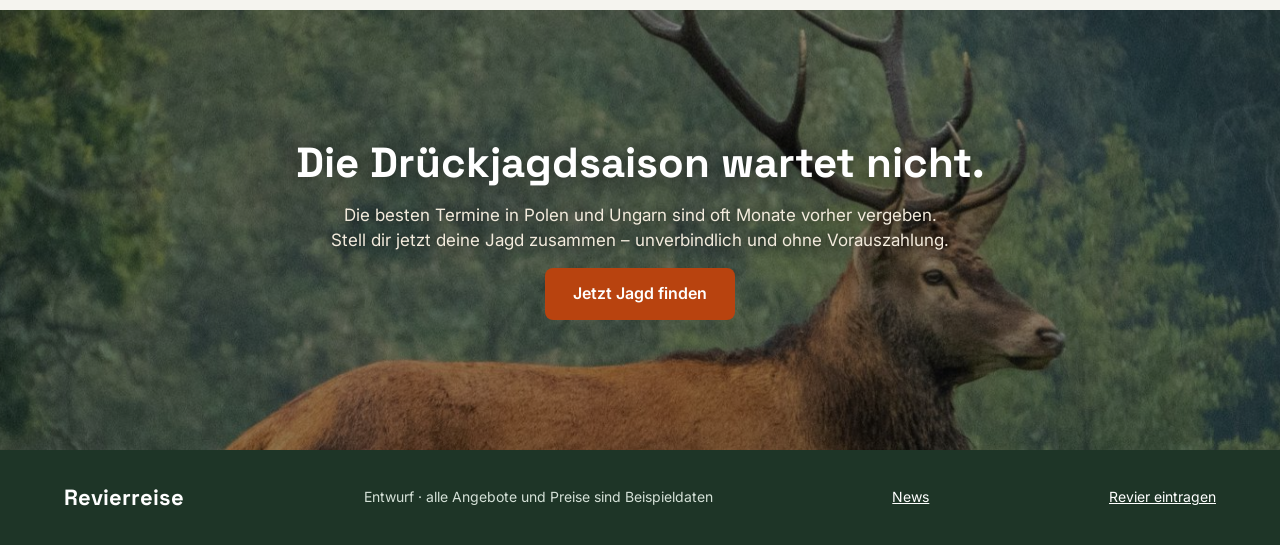
==== commit bedf7a82: "Add files via upload" ====
--- a/index.html
+++ b/index.html
@@ -10,8 +10,8 @@
 <link rel="preconnect" href="https://fonts.gstatic.com" crossorigin>
 <link href="https://fonts.googleapis.com/css2?family=Inter:wght@400;500;600;700&family=Space+Grotesk:wght@500;600;700&display=swap" rel="stylesheet">
 <meta name="theme-color" content="#1E3527">
-<script src="assets/js/theme.js?v=20261126e"></script>
-<link rel="stylesheet" href="assets/css/styles.css?v=20261126e">
+<script src="assets/js/theme.js?v=20261126f"></script>
+<link rel="stylesheet" href="assets/css/styles.css?v=20261126f">
 </head>
 <body class="home">
 
@@ -24,6 +24,7 @@
     <a class="logo" href="index.html">Revierreise</a>
     <nav class="main-nav" data-i18n-aria="navLabel" aria-label="Hauptnavigation">
       <a href="#suche" data-i18n="navFind">Jagden finden</a>
+      <a href="news.html" data-i18n="navNews">News</a>
       <a href="#ablauf" data-i18n="navHow">So funktioniert's</a>
       <a href="#reviere" data-i18n="navPartners">Für Reviere</a>
     </nav>
@@ -105,6 +106,14 @@
       <div class="step reveal"><span class="n">3</span><h3 data-i18n="s3t">Unverbindlich anfragen</h3><p data-i18n="s3p"></p></div>
     </div>
   </section>
+  <section class="section wrap" aria-labelledby="h-news">
+    <div class="section-head reveal">
+      <h2 id="h-news" data-i18n="newsHomeTitle">Aktuelles aus der Jagd</h2>
+      <a href="news.html" class="news-all" data-i18n="newsHomeAll">Alle News →</a>
+    </div>
+    <div class="news-teasers stagger" id="newsTeasers"></div>
+  </section>
+
   <section class="band" aria-labelledby="h-band">
     <img class="band-bg" src="assets/img/foto/hero-rothirsch-1600.jpg" srcset="assets/img/foto/hero-rothirsch-800.jpg 800w, assets/img/foto/hero-rothirsch-1600.jpg 1600w" sizes="100vw" alt="" loading="lazy">
     <div class="wrap band-inner reveal">
@@ -119,14 +128,16 @@
   <div class="wrap">
     <span class="logo">Revierreise</span>
     <span data-i18n="footer">Entwurf · alle Angebote und Preise sind Beispieldaten</span>
+    <a href="news.html" data-i18n="navNews">News</a>
     <a href="mailto:anfrage@example.com" data-i18n="listArea">Revier eintragen</a>
   </div>
 </footer>
 
-<script src="assets/js/data.js?v=20261126e"></script>
+<script src="assets/js/data.js?v=20261126f"></script>
 <script src="assets/js/i18n.js"></script>
-<script src="assets/js/icons.js?v=20261126e"></script>
-<script src="assets/js/motion.js?v=20261126e"></script>
-<script src="assets/js/search.js?v=20261126e"></script>
+<script src="assets/js/icons.js?v=20261126f"></script>
+<script src="assets/js/motion.js?v=20261126f"></script>
+<script src="assets/js/news-data.js?v=20261126f"></script>
+<script src="assets/js/search.js?v=20261126f"></script>
 </body>
 </html>
--- a/assets/css/styles.css
+++ b/assets/css/styles.css
@@ -597,3 +597,81 @@
 .theme-toggle:hover { border-color: #fff; }
 /* weicher Wechsel */
 html.theme-anim, html.theme-anim *, html.theme-anim *::before, html.theme-anim *::after { transition: background-color .45s ease, color .45s ease, border-color .45s ease, box-shadow .45s ease !important; }
+
+/* ============================================================
+   NEWS
+   ============================================================ */
+.news-page .hero.has-photo { min-height: min(62vh, 560px); padding-bottom: 80px; }
+.news-hero .hero-bg { object-position: 50% 30%; }
+.news-wrap { display: flex; flex-direction: column; gap: 26px; padding-top: 34px; padding-bottom: 20px; }
+.news-bar { display: flex; flex-wrap: wrap; gap: 12px; align-items: center; justify-content: space-between; }
+.news-filters { display: flex; flex-wrap: wrap; gap: 8px; }
+.news-filter { display: inline-flex; align-items: center; gap: 8px; height: 40px; padding: 0 16px; border-radius: 999px; border: 1px solid var(--line); background: var(--field-bg); color: var(--ink); font-weight: 600; font-size: 14px; cursor: pointer; transition: background .25s, color .25s, border-color .25s, transform .3s var(--ease); }
+.news-filter em { font-style: normal; font-size: 12px; color: var(--muted); }
+.news-filter .icon { color: var(--accent); }
+.news-filter:hover { border-color: var(--accent); transform: translateY(-2px); }
+.news-filter.active { background: var(--accent); border-color: var(--accent); color: #fff; }
+.news-filter.active .icon, .news-filter.active em { color: #fff; }
+.news-updated { font-size: 13px; color: var(--muted); }
+
+.news-card { position: relative; display: flex; flex-direction: column; background: var(--surface); border: 1px solid var(--line); border-radius: var(--radius); overflow: hidden; cursor: pointer; transition: transform .35s var(--ease), box-shadow .35s var(--ease); }
+.news-card:hover { transform: translateY(-4px); box-shadow: 0 22px 44px -24px rgba(20,35,25,.5); }
+.news-card:focus-visible { outline: 3px solid var(--accent); outline-offset: 2px; }
+.news-media { height: 210px; overflow: hidden; }
+.news-media img { width: 100%; height: 100%; object-fit: cover; transition: scale .9s var(--ease); }
+.news-card:hover .news-media img { scale: 1.06; }
+.news-cat { position: absolute; left: 14px; top: 14px; z-index: 2; display: inline-flex; align-items: center; gap: 6px; padding: 5px 11px; border-radius: 999px; font-size: 12px; font-weight: 700; color: #fff; background: rgba(20,35,25,.72); backdrop-filter: blur(6px); -webkit-backdrop-filter: blur(6px); }
+.news-cat.c-gesetz { background: rgba(30,53,39,.85); }
+.news-cat.c-waffen { background: rgba(107,91,62,.88); }
+.news-cat.c-trends { background: rgba(184,67,15,.88); }
+.news-cat.c-seuchen { background: rgba(138,50,9,.9); }
+.news-cat.c-ratgeber { background: rgba(62,92,118,.88); }
+.news-body { display: flex; flex-direction: column; gap: 8px; padding: 18px 20px 20px; flex: 1; }
+.news-meta { font-size: 12px; font-weight: 600; letter-spacing: .04em; text-transform: uppercase; color: var(--muted); }
+.news-body h3 { font-size: 19px; }
+.news-body p { margin: 0; color: var(--ink-2); line-height: 1.5; font-size: 15px; }
+.news-more { margin-top: auto; padding-top: 6px; font-weight: 700; color: var(--accent); font-size: 14px; }
+.news-card:hover .news-more { text-decoration: underline; }
+
+.news-card.big { display: grid; grid-template-columns: 1.35fr 1fr; min-height: 380px; }
+.news-card.big .news-media { height: auto; min-height: 280px; }
+.news-card.big .news-body { justify-content: center; padding: 34px; gap: 14px; }
+.news-card.big h2 { font-size: clamp(26px, 3vw, 36px); }
+.news-card.big p { font-size: 17px; }
+.news-card.big .news-more { margin-top: 8px; }
+@media (max-width: 860px) { .news-card.big { grid-template-columns: 1fr; } .news-card.big .news-body { padding: 22px; } }
+
+.news-grid { display: grid; grid-template-columns: repeat(auto-fill, minmax(300px, 1fr)); gap: 22px; }
+.news-disclaimer { margin: 10px 0 0; font-size: 13px; color: var(--muted); }
+
+/* Lese-Ansicht */
+.article-dialog { width: min(860px, calc(100vw - 24px)); max-height: calc(100vh - 32px); padding: 0; border: 0; border-radius: 18px; background: var(--surface); color: var(--ink); overflow: auto; box-shadow: 0 40px 80px -20px rgba(0,0,0,.6); }
+.article-dialog::backdrop { background: rgba(10,18,13,.6); backdrop-filter: blur(4px); }
+.article-dialog[open] { animation: artIn .45s var(--ease); }
+@keyframes artIn { from { opacity: 0; transform: translateY(24px) scale(.98); } }
+.art-hero { position: relative; height: clamp(200px, 38vw, 340px); }
+.art-hero img { width: 100%; height: 100%; object-fit: cover; }
+.art-close { position: absolute; right: 14px; top: 14px; width: 42px; height: 42px; border-radius: 50%; border: 0; font-size: 26px; line-height: 1; cursor: pointer; color: #fff; background: rgba(20,35,25,.6); backdrop-filter: blur(6px); }
+.art-close:hover { background: var(--accent); }
+.art-inner { padding: 26px clamp(18px, 4vw, 44px) 34px; display: flex; flex-direction: column; gap: 14px; }
+.art-top { display: flex; align-items: center; gap: 12px; flex-wrap: wrap; }
+.art-top .news-cat { position: static; }
+.art-inner h2 { font-size: clamp(26px, 3.4vw, 36px); }
+.art-teaser { font-size: 18px; font-weight: 500; color: var(--ink-2); margin: 0; }
+.art-inner > p { margin: 0; line-height: 1.65; font-size: 16px; }
+.art-tip { display: flex; gap: 12px; align-items: flex-start; padding: 16px 18px; border-radius: 12px; background: var(--green-soft); border-left: 4px solid var(--accent); }
+.art-tip .icon { color: var(--accent); flex: none; margin-top: 2px; }
+.art-tip p { margin: 0; line-height: 1.55; font-weight: 500; }
+.art-sources { font-size: 14px; }
+.art-sources ul { margin: 6px 0 0; padding-left: 18px; display: grid; gap: 4px; }
+.art-sources a { color: var(--brand-ink); }
+.art-note { font-size: 12px; color: var(--muted); margin: 0; }
+.art-inner .btn { align-self: flex-start; }
+
+/* News-Teaser auf der Startseite */
+.news-teasers { display: grid; grid-template-columns: repeat(3, 1fr); gap: 20px; }
+@media (max-width: 900px) { .news-teasers { grid-template-columns: 1fr; } }
+.news-teasers .news-card { text-decoration: none; color: inherit; }
+.main-nav a[aria-current="page"] { color: #fff; text-decoration: underline; text-underline-offset: 6px; }
+.news-all { font-weight: 700; color: var(--accent); text-decoration: none; white-space: nowrap; }
+.news-all:hover { text-decoration: underline; }
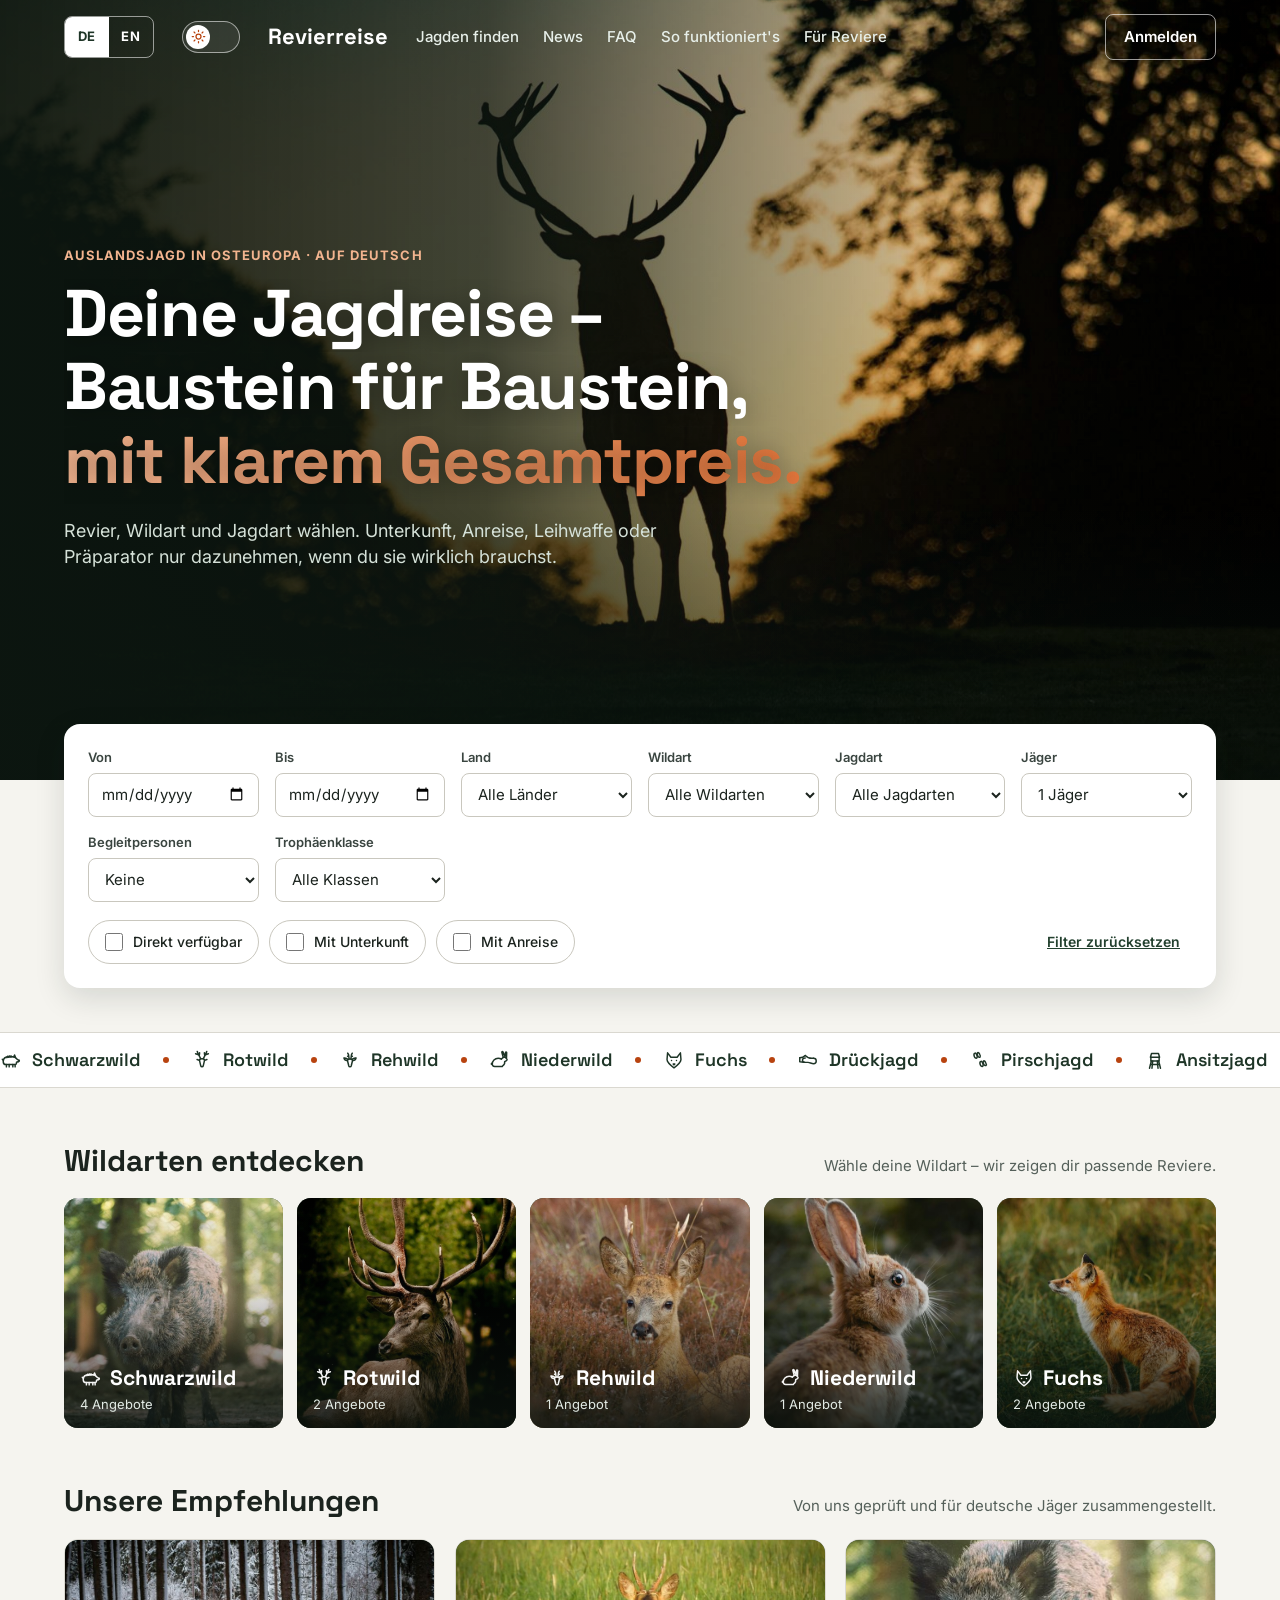
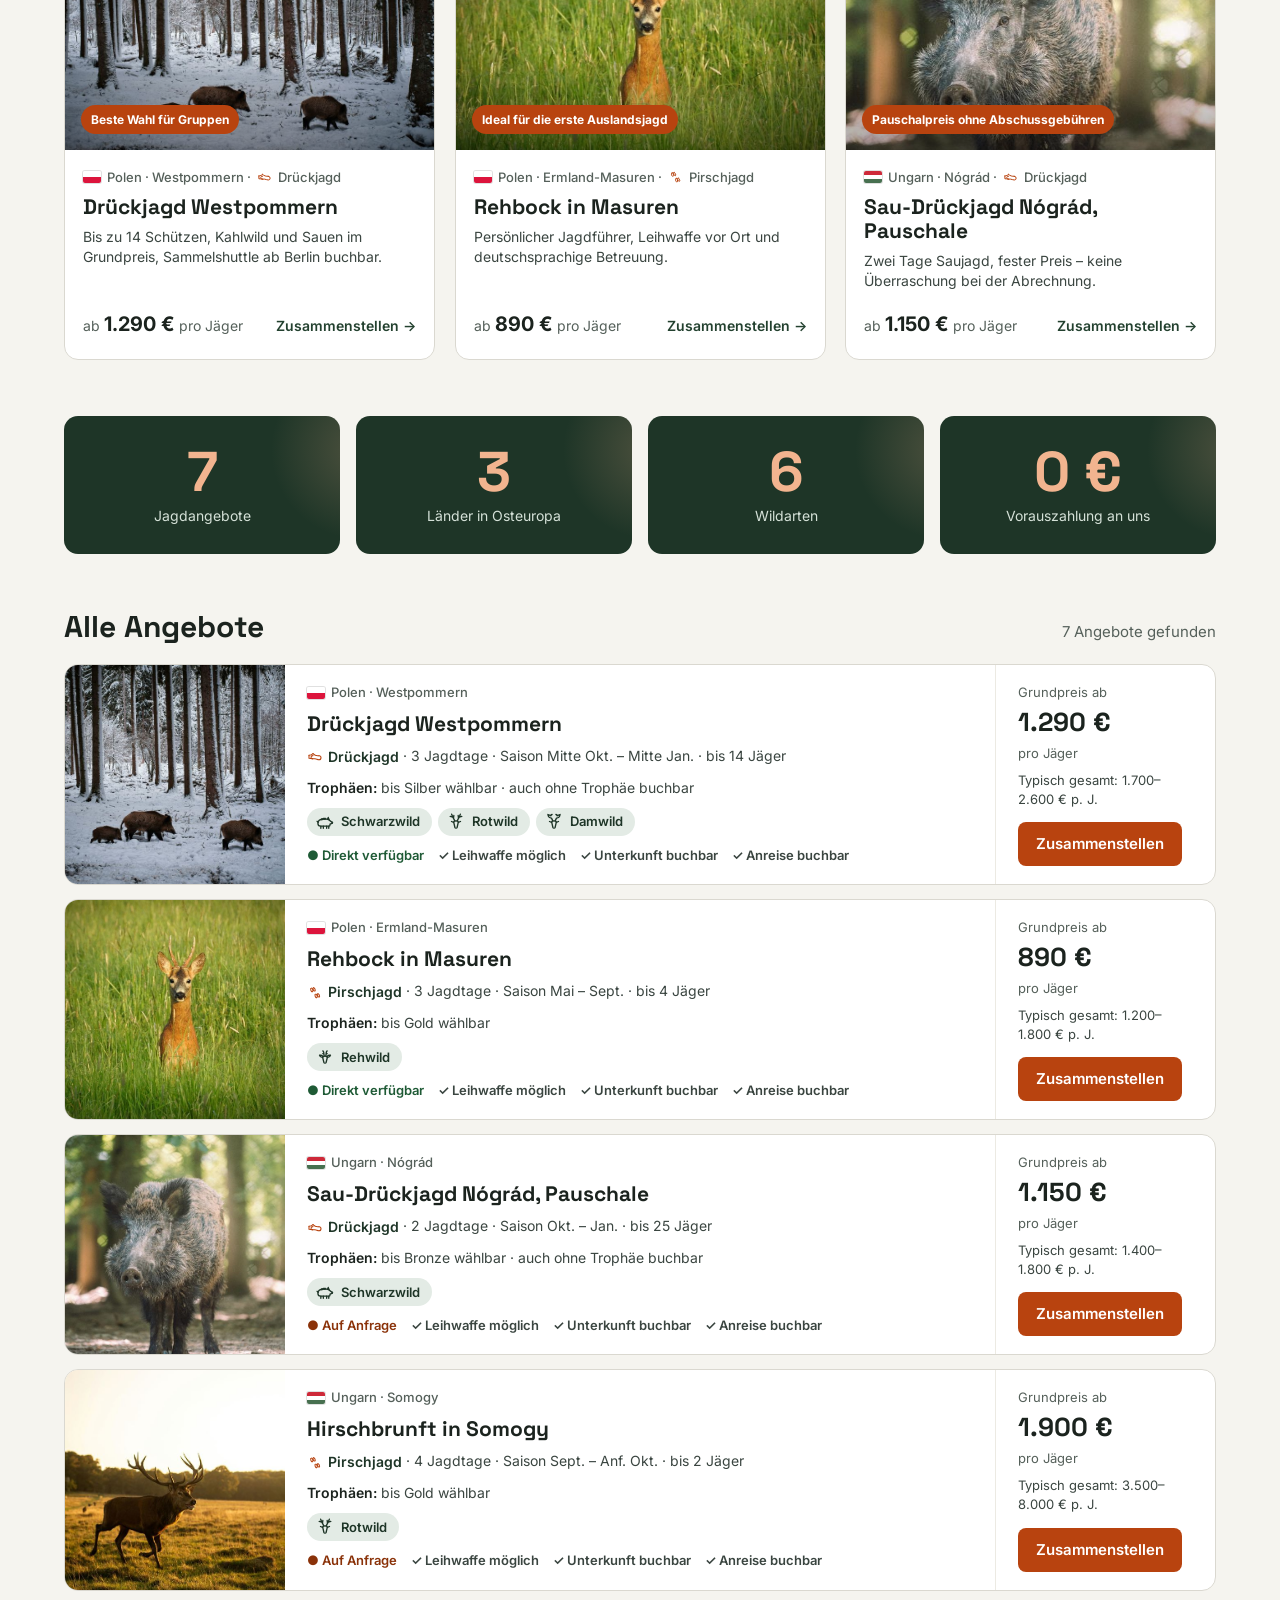
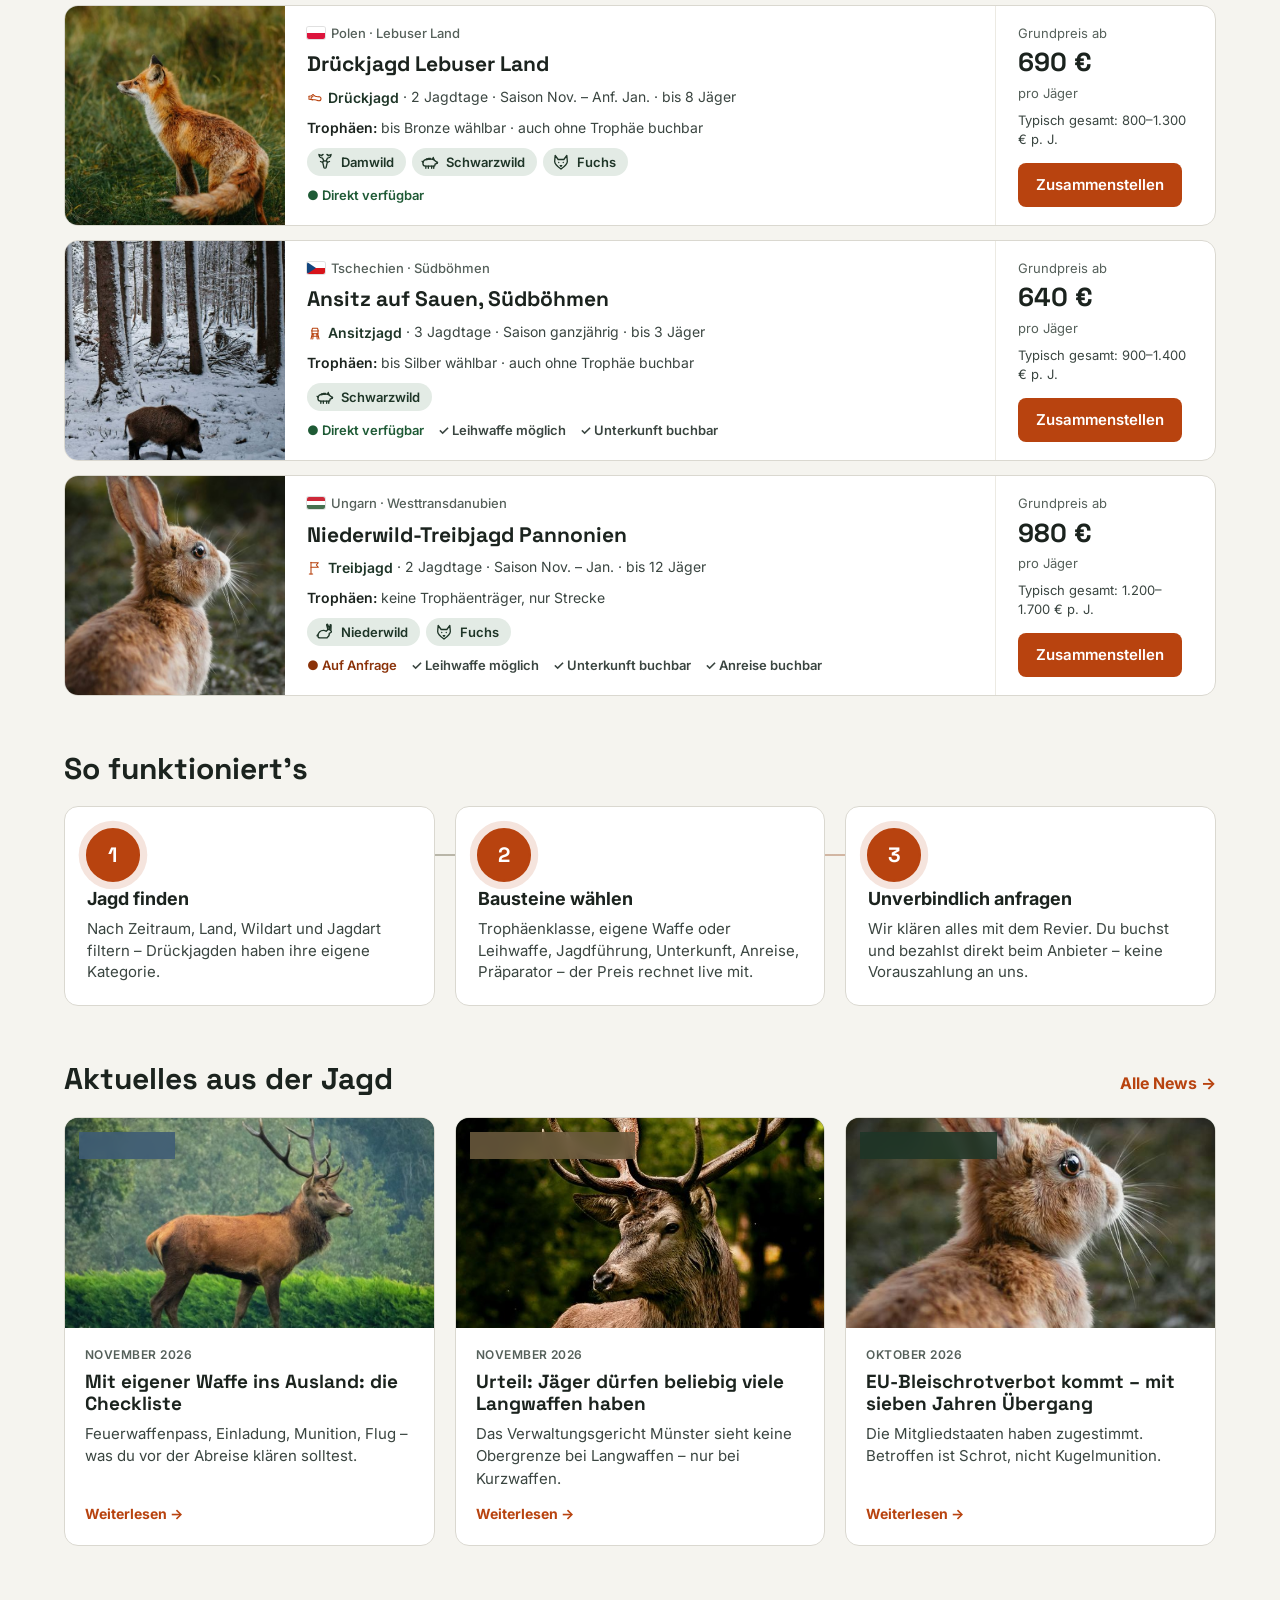
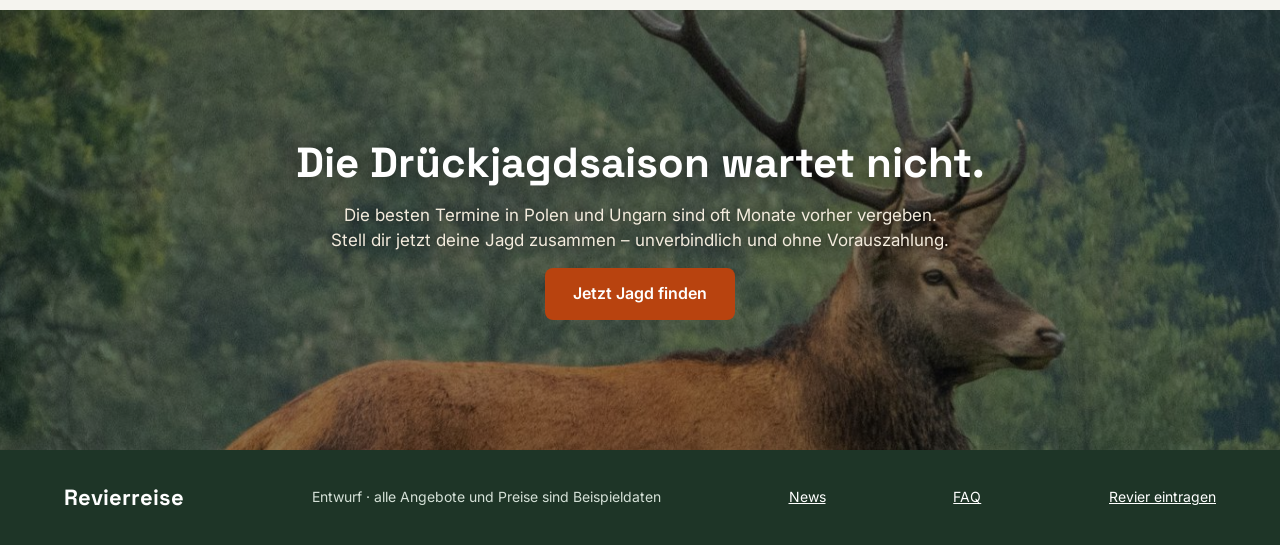
==== commit 815b16af: "Add files via upload" ====
--- a/index.html
+++ b/index.html
@@ -10,8 +10,8 @@
 <link rel="preconnect" href="https://fonts.gstatic.com" crossorigin>
 <link href="https://fonts.googleapis.com/css2?family=Inter:wght@400;500;600;700&family=Space+Grotesk:wght@500;600;700&display=swap" rel="stylesheet">
 <meta name="theme-color" content="#1E3527">
-<script src="assets/js/theme.js?v=20261126f"></script>
-<link rel="stylesheet" href="assets/css/styles.css?v=20261126f">
+<script src="assets/js/theme.js?v=20261126h"></script>
+<link rel="stylesheet" href="assets/css/styles.css?v=20261126h">
 </head>
 <body class="home">
 
@@ -25,6 +25,7 @@
     <nav class="main-nav" data-i18n-aria="navLabel" aria-label="Hauptnavigation">
       <a href="#suche" data-i18n="navFind">Jagden finden</a>
       <a href="news.html" data-i18n="navNews">News</a>
+      <a href="faq.html" data-i18n="navFaq">FAQ</a>
       <a href="#ablauf" data-i18n="navHow">So funktioniert's</a>
       <a href="#reviere" data-i18n="navPartners">Für Reviere</a>
     </nav>
@@ -129,15 +130,16 @@
     <span class="logo">Revierreise</span>
     <span data-i18n="footer">Entwurf · alle Angebote und Preise sind Beispieldaten</span>
     <a href="news.html" data-i18n="navNews">News</a>
+    <a href="faq.html" data-i18n="navFaq">FAQ</a>
     <a href="mailto:anfrage@example.com" data-i18n="listArea">Revier eintragen</a>
   </div>
 </footer>
 
-<script src="assets/js/data.js?v=20261126f"></script>
+<script src="assets/js/data.js?v=20261126h"></script>
 <script src="assets/js/i18n.js"></script>
-<script src="assets/js/icons.js?v=20261126f"></script>
-<script src="assets/js/motion.js?v=20261126f"></script>
-<script src="assets/js/news-data.js?v=20261126f"></script>
-<script src="assets/js/search.js?v=20261126f"></script>
+<script src="assets/js/icons.js?v=20261126h"></script>
+<script src="assets/js/motion.js?v=20261126h"></script>
+<script src="assets/js/news-data.js?v=20261126h"></script>
+<script src="assets/js/search.js?v=20261126h"></script>
 </body>
 </html>
--- a/assets/css/styles.css
+++ b/assets/css/styles.css
@@ -675,3 +675,81 @@
 .main-nav a[aria-current="page"] { color: #fff; text-decoration: underline; text-underline-offset: 6px; }
 .news-all { font-weight: 700; color: var(--accent); text-decoration: none; white-space: nowrap; }
 .news-all:hover { text-decoration: underline; }
+
+/* ============================================================
+   GUT ZU WISSEN (Angebotsseite)
+   ============================================================ */
+.travel-info { background: var(--surface); border: 1px solid var(--line); border-radius: calc(var(--radius) + 4px); padding: 30px; display: flex; flex-direction: column; gap: 18px; }
+.ti-head { display: flex; flex-direction: column; gap: 6px; }
+.ti-head .kicker { color: var(--accent); }
+.ti-head h2 { font-size: clamp(24px, 2.8vw, 32px); }
+.ti-head .muted { margin: 0; }
+.ti-tabs { display: flex; gap: 6px; flex-wrap: wrap; border-bottom: 1px solid var(--line); }
+.ti-tab { display: inline-flex; align-items: center; gap: 8px; padding: 12px 16px; border: 0; background: none; color: var(--ink-2); font-weight: 600; font-size: 15px; cursor: pointer; border-bottom: 3px solid transparent; margin-bottom: -1px; transition: color .2s, border-color .3s var(--ease); }
+.ti-tab .icon { color: var(--accent); }
+.ti-tab .flag { border-radius: 2px; box-shadow: 0 0 0 1px rgba(0,0,0,.12); }
+.ti-tab:hover { color: var(--ink); }
+.ti-tab.active { color: var(--ink); border-bottom-color: var(--accent); }
+.ti-panel { animation: tiIn .45s var(--ease); }
+@keyframes tiIn { from { opacity: 0; transform: translateY(10px); } }
+.ti-grid { display: grid; grid-template-columns: repeat(auto-fill, minmax(230px, 1fr)); gap: 14px; }
+.ti-card { display: flex; flex-direction: column; gap: 6px; padding: 16px; border-radius: 12px; background: var(--bg); border: 1px solid var(--line-2); }
+.ti-card .icon { color: var(--accent); }
+.ti-card p { margin: 0; font-size: 14px; color: var(--ink-2); line-height: 1.5; }
+.ti-pack-head { display: flex; justify-content: space-between; align-items: flex-end; gap: 12px; flex-wrap: wrap; margin-bottom: 10px; }
+.ti-pack-head .muted { margin: 0; max-width: 560px; }
+.pack-progress { font-weight: 700; color: var(--accent); font-size: 14px; }
+.pack-list { list-style: none; margin: 0; padding: 0; display: grid; grid-template-columns: repeat(auto-fill, minmax(280px, 1fr)); gap: 8px; }
+.pack-list li { display: flex; align-items: flex-start; gap: 10px; padding: 12px 14px; border-radius: 10px; background: var(--bg); border: 1px solid var(--line-2); transition: background .25s, border-color .25s; }
+.pack-list input { width: 20px; height: 20px; margin: 1px 0 0; accent-color: var(--accent); flex: none; cursor: pointer; }
+.pack-list label { cursor: pointer; font-size: 15px; line-height: 1.4; }
+.pack-list li:has(input:checked) { background: var(--green-soft); border-color: var(--green); }
+.pack-list li:has(input:checked) label { text-decoration: line-through; text-decoration-color: var(--muted); color: var(--ink-2); }
+.ti-land { display: flex; flex-direction: column; gap: 14px; }
+.ti-intro { margin: 0; font-size: 16px; font-weight: 500; }
+.ti-rules { list-style: none; margin: 0; padding: 0; display: grid; gap: 10px; }
+.ti-rules li { display: flex; gap: 10px; align-items: flex-start; line-height: 1.5; }
+.ti-rules .icon { color: var(--accent); flex: none; margin-top: 2px; }
+.ti-know { display: flex; flex-wrap: wrap; gap: 8px; }
+.ti-src, .ti-note { margin: 0; font-size: 12px; color: var(--muted); }
+.ti-src a { color: var(--brand-ink); }
+.ti-faq { align-self: flex-start; font-weight: 700; color: var(--accent); text-decoration: none; }
+.ti-faq:hover { text-decoration: underline; }
+@media (max-width: 560px) { .travel-info { padding: 18px; } .ti-tab { padding: 10px 10px; font-size: 14px; } }
+
+/* ============================================================
+   FAQ
+   ============================================================ */
+.faq-page .hero.has-photo { min-height: min(56vh, 520px); }
+.faq-hero .hero-bg { object-position: 50% 40%; }
+.faq-search { display: flex; align-items: center; gap: 10px; max-width: 620px; margin-top: 8px; padding: 0 18px; height: 58px; border-radius: 999px; background: rgba(255,255,255,.95); color: #3A4540; box-shadow: 0 20px 40px -20px rgba(0,0,0,.6); }
+.faq-search input { flex: 1; border: 0; background: transparent; height: 100%; font-size: 17px; color: #1B231E; outline: none; }
+html[data-theme="dark"] .faq-search { background: rgba(22,32,26,.95); color: var(--ink-2); box-shadow: 0 0 0 1px var(--line), 0 20px 40px -20px rgba(0,0,0,.8); }
+html[data-theme="dark"] .faq-search input { color: var(--ink); }
+.faq-search:focus-within { box-shadow: 0 0 0 3px var(--accent), 0 20px 40px -20px rgba(0,0,0,.6); }
+.faq-tools { display: flex; align-items: center; gap: 12px; }
+.faq-list { display: flex; flex-direction: column; gap: 30px; }
+.faq-group { display: flex; flex-direction: column; gap: 10px; }
+.faq-group-title { display: flex; align-items: center; gap: 10px; font-size: 22px; margin-bottom: 4px; }
+.faq-group-title .icon { color: var(--accent); }
+.faq-item { background: var(--surface); border: 1px solid var(--line); border-radius: 12px; overflow: hidden; transition: border-color .25s, box-shadow .3s var(--ease); }
+.faq-item[open] { border-color: var(--accent); box-shadow: 0 14px 30px -20px rgba(20,35,25,.45); }
+.faq-item summary { display: flex; align-items: center; gap: 12px; padding: 16px 18px; cursor: pointer; list-style: none; font-weight: 600; font-size: 16px; }
+.faq-item summary::-webkit-details-marker { display: none; }
+.faq-item summary:hover .faq-q { color: var(--accent); }
+.faq-ico { width: 34px; height: 34px; border-radius: 50%; display: grid; place-items: center; flex: none; background: var(--green-soft); color: var(--accent); }
+.faq-q { flex: 1; transition: color .2s; }
+.faq-plus { position: relative; width: 18px; height: 18px; flex: none; }
+.faq-plus::before, .faq-plus::after { content: ''; position: absolute; left: 50%; top: 50%; width: 14px; height: 2px; background: currentColor; border-radius: 2px; translate: -50% -50%; transition: transform .35s var(--ease); }
+.faq-plus::after { transform: rotate(90deg); }
+.faq-item[open] .faq-plus::after { transform: rotate(0); }
+.faq-a { padding: 0 18px 18px 64px; }
+.faq-item[open] .faq-a { animation: tiIn .4s var(--ease); }
+.faq-a p { margin: 0; color: var(--ink-2); line-height: 1.6; }
+.faq-item mark { background: rgba(224,105,44,.25); color: inherit; border-radius: 3px; padding: 0 2px; }
+.faq-empty { padding: 30px; text-align: center; color: var(--muted); }
+.faq-cta { display: flex; justify-content: space-between; align-items: center; gap: 20px; flex-wrap: wrap; padding: 30px; border-radius: calc(var(--radius) + 4px); background: var(--green-dark); color: #fff; }
+html[data-theme="dark"] .faq-cta { background: #13241B; box-shadow: inset 0 0 0 1px var(--line); }
+.faq-cta h2 { color: #fff; margin-bottom: 6px; }
+.faq-cta p { margin: 0; color: #D5E1D8; }
+@media (max-width: 560px) { .faq-a { padding-left: 18px; } }
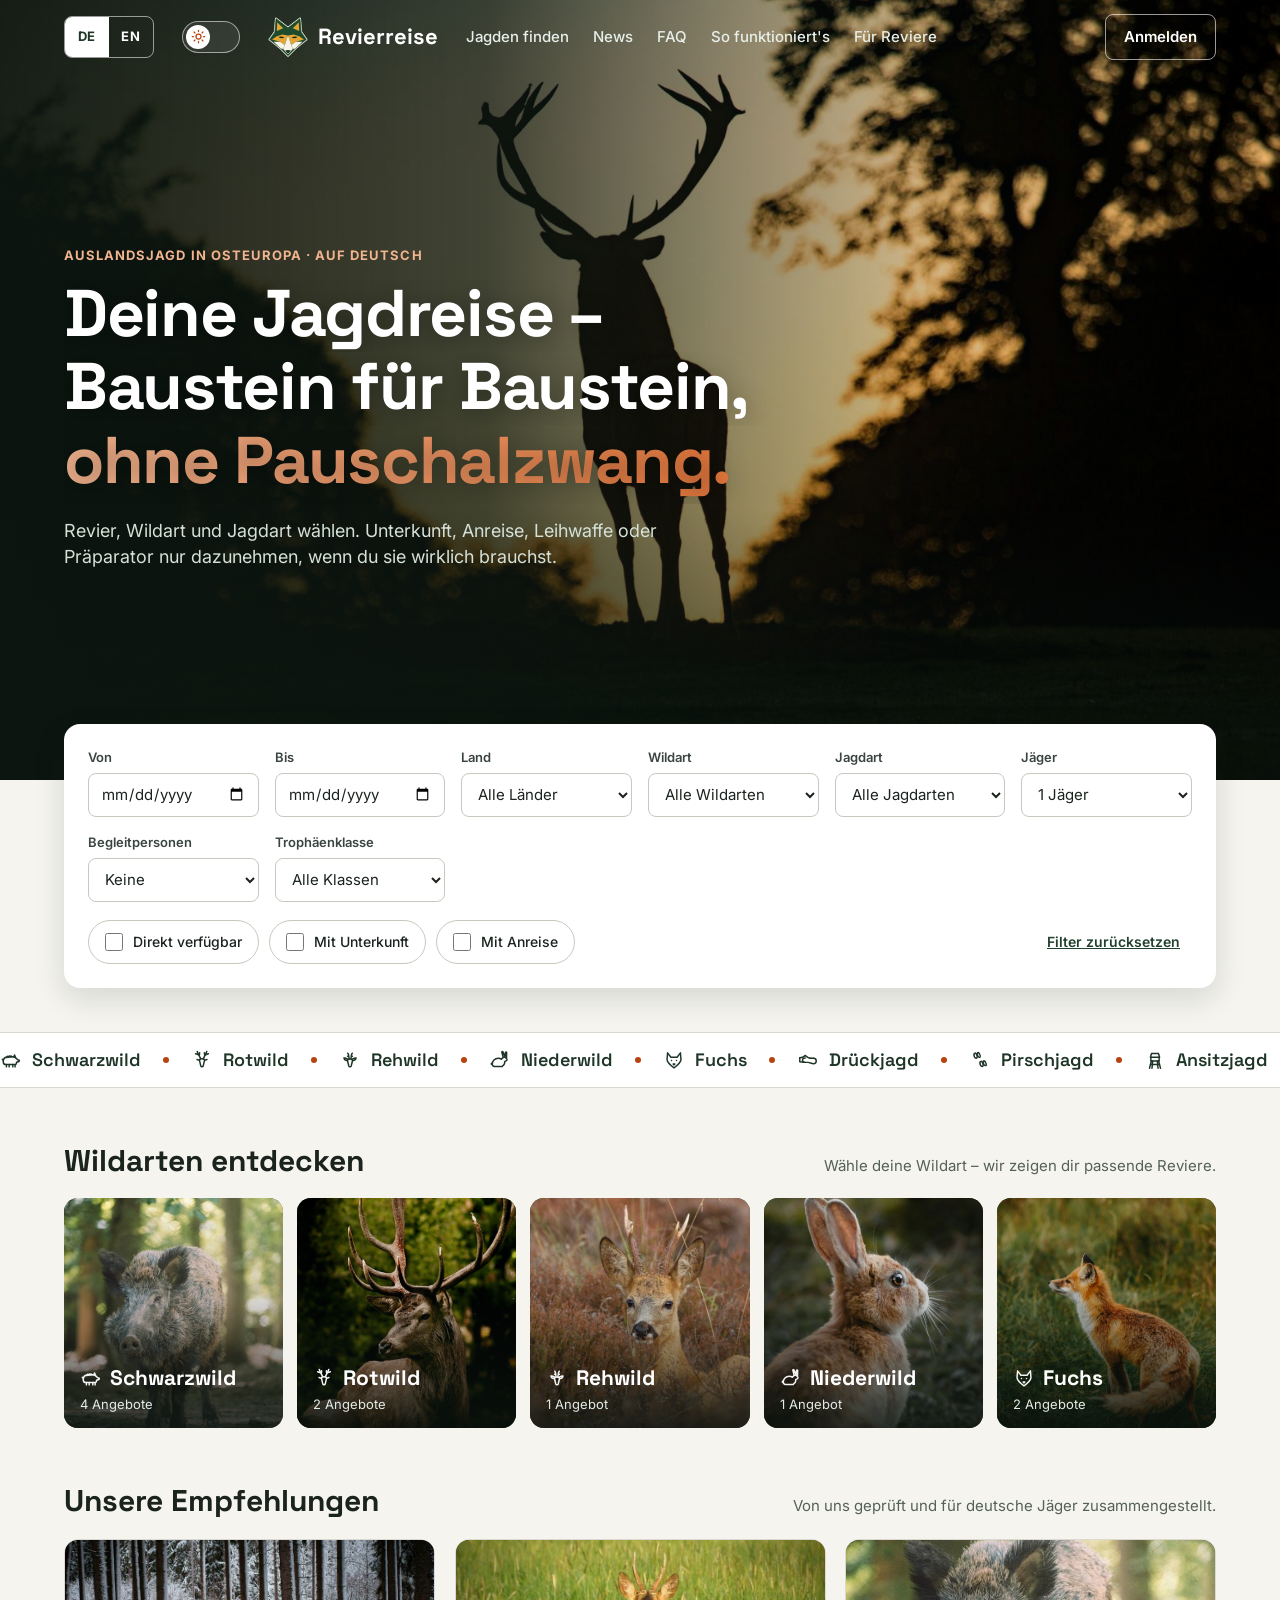
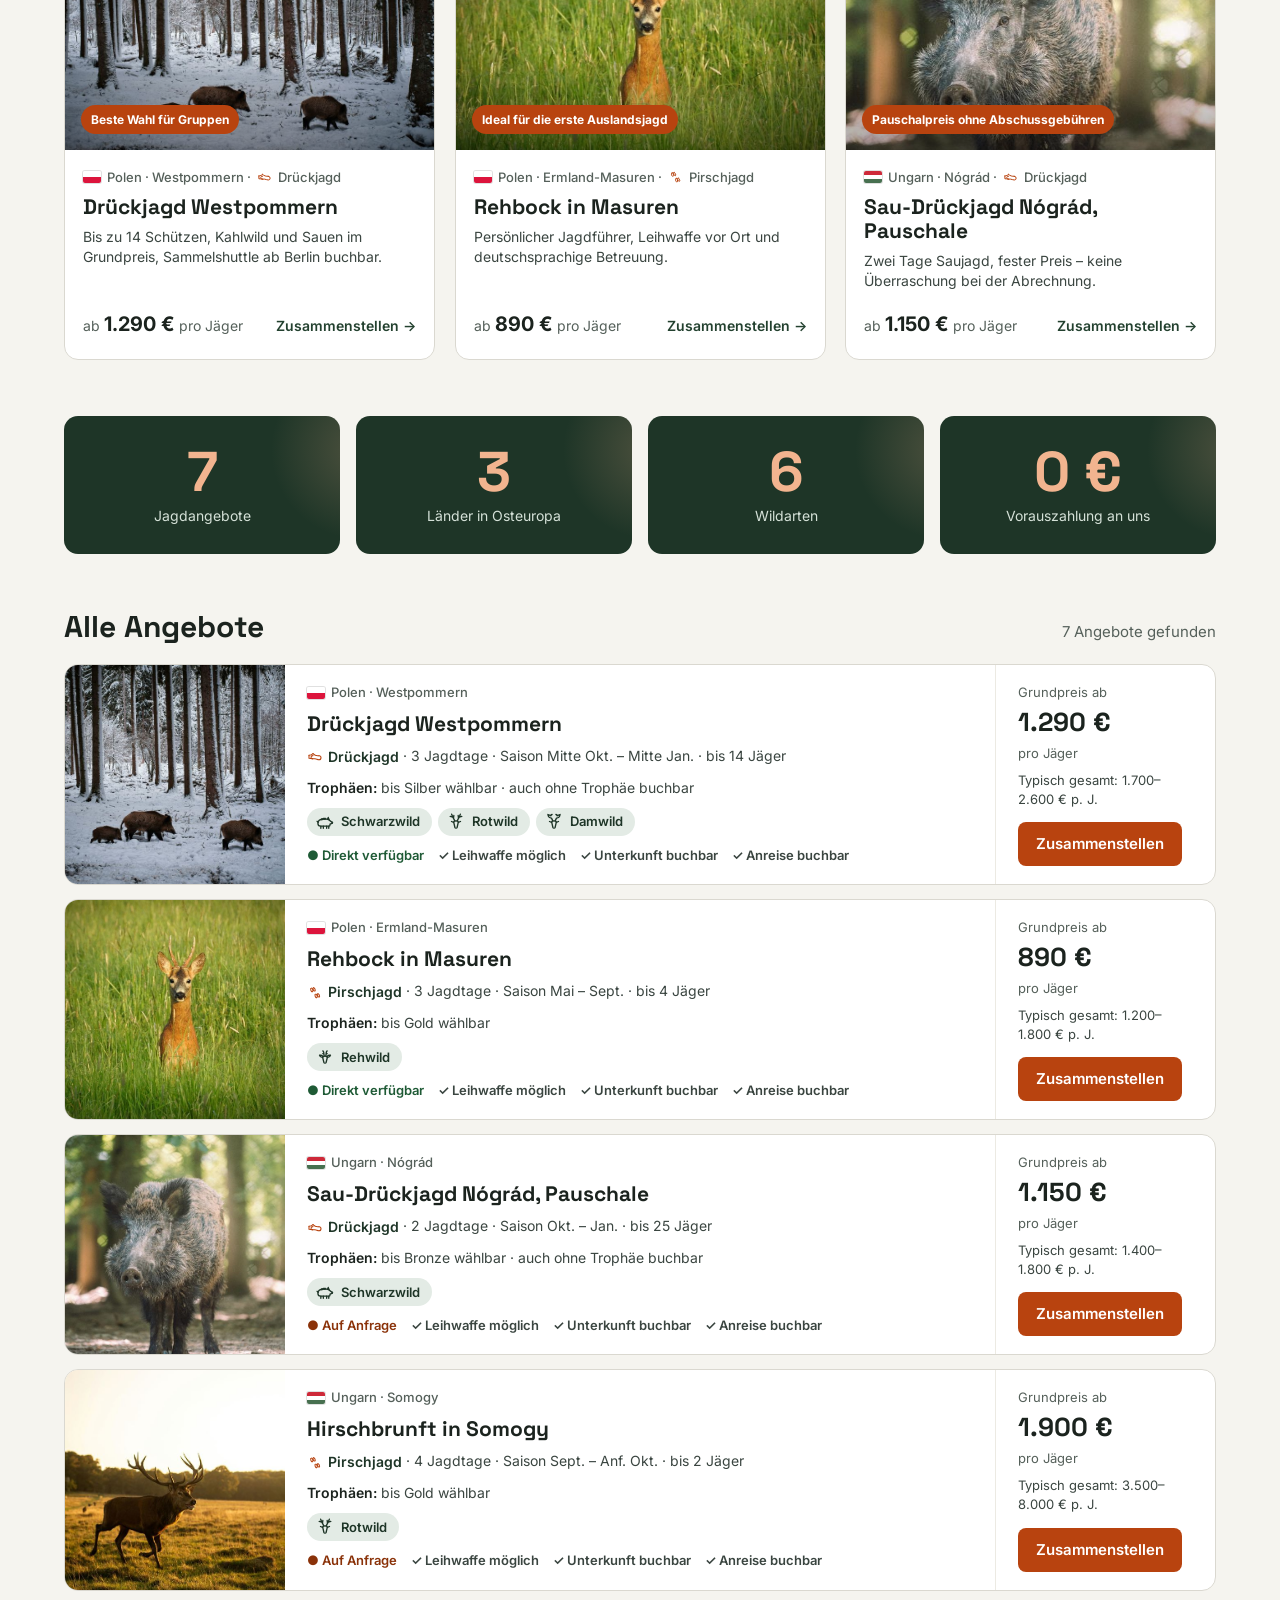
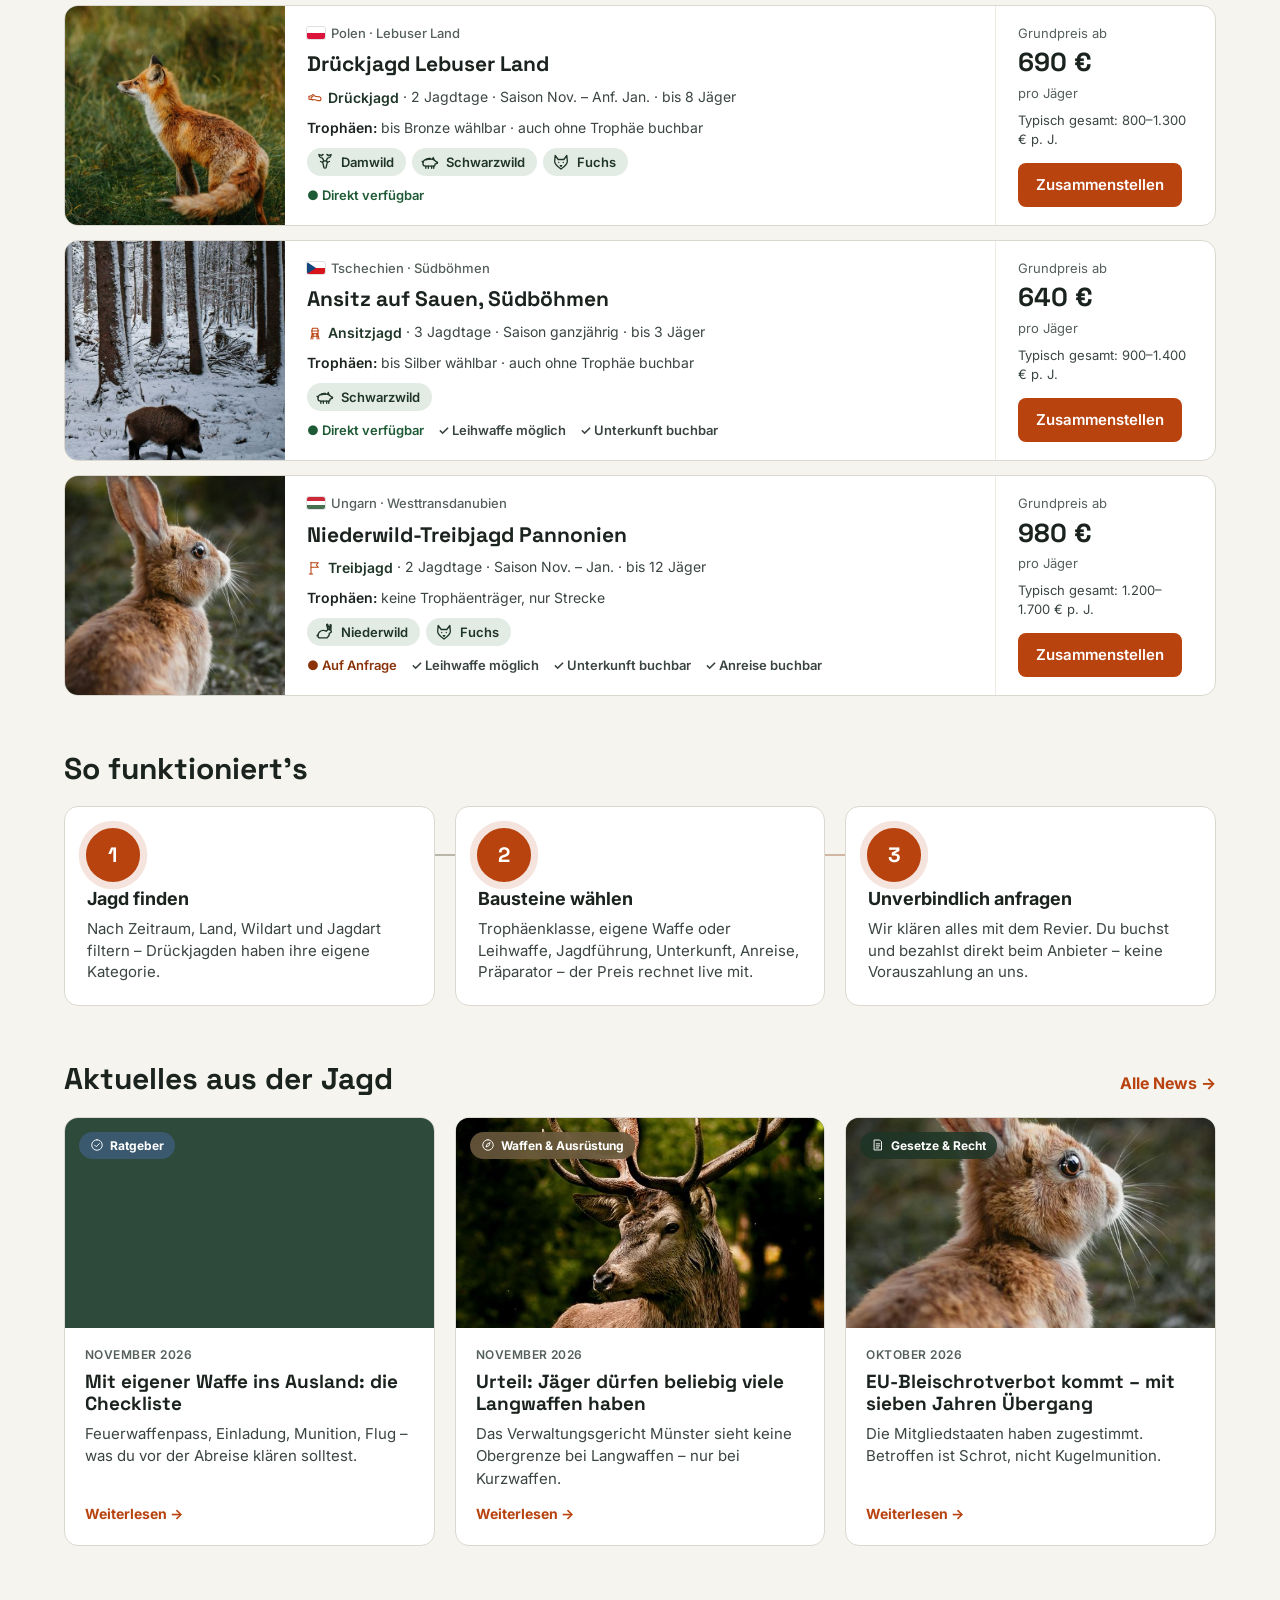
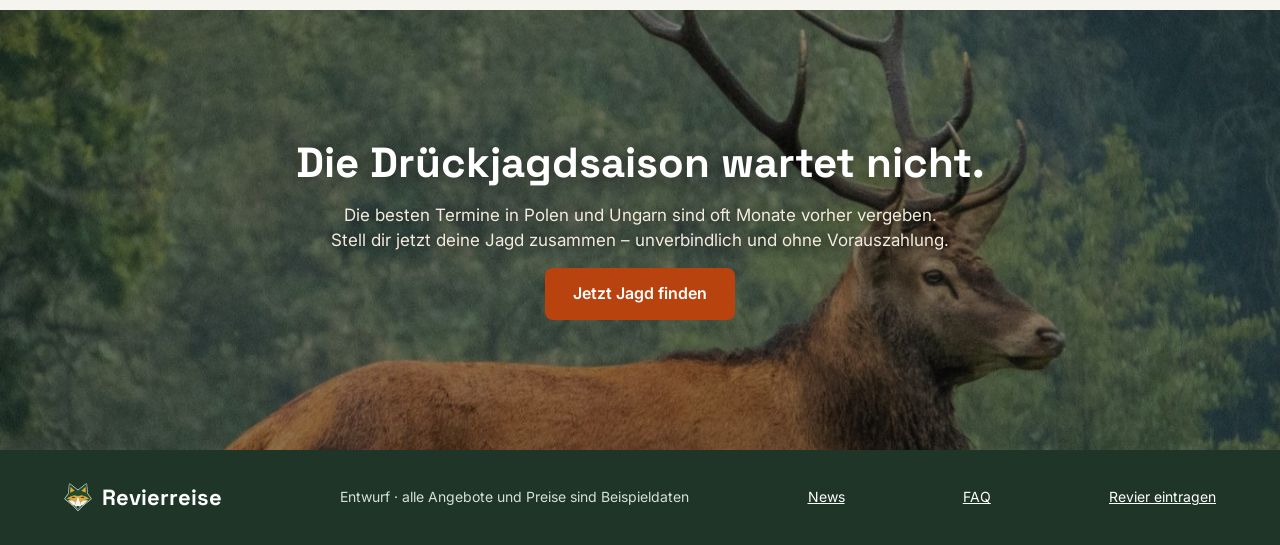
==== commit a89a7fb4: "Fuchs-Logo in Header und Footer einbauen, Versionsnummer auf 20261126i" ====
--- a/index.html
+++ b/index.html
@@ -5,13 +5,14 @@
 <meta name="viewport" content="width=device-width, initial-scale=1">
 <title>Revierreise – Jagdreisen in Osteuropa individuell zusammenstellen</title>
 <meta name="description" content="Jagdreisen nach Polen, Ungarn und Tschechien finden und Baustein für Baustein zusammenstellen – mit Trophäenklasse, Leihwaffe, Unterkunft und klarem Gesamtpreis.">
-<link rel="icon" href="assets/img/favicon.svg" type="image/svg+xml">
+<link rel="icon" href="assets/img/favicon.svg?v=20261126i" type="image/svg+xml">
 <link rel="preconnect" href="https://fonts.googleapis.com">
 <link rel="preconnect" href="https://fonts.gstatic.com" crossorigin>
 <link href="https://fonts.googleapis.com/css2?family=Inter:wght@400;500;600;700&family=Space+Grotesk:wght@500;600;700&display=swap" rel="stylesheet">
 <meta name="theme-color" content="#1E3527">
-<script src="assets/js/theme.js?v=20261126h"></script>
-<link rel="stylesheet" href="assets/css/styles.css?v=20261126h">
+<script src="assets/js/theme.js?v=20261126i"></script>
+<link rel="stylesheet" href="assets/css/styles.css?v=20261126i">
+<link rel="stylesheet" href="assets/css/logo.css?v=20261126i">
 </head>
 <body class="home">
 
@@ -21,7 +22,7 @@
       <button type="button" data-lang="de" aria-pressed="true">DE</button>
       <button type="button" data-lang="en" aria-pressed="false">EN</button>
     </div>
-    <a class="logo" href="index.html">Revierreise</a>
+    <a class="logo" href="index.html"><img class="logo-mark" src="assets/img/logo.svg?v=20261126i" alt="" width="40" height="40">Revierreise</a>
     <nav class="main-nav" data-i18n-aria="navLabel" aria-label="Hauptnavigation">
       <a href="#suche" data-i18n="navFind">Jagden finden</a>
       <a href="news.html" data-i18n="navNews">News</a>
@@ -127,7 +128,7 @@
 
 <footer class="site-footer" id="reviere">
   <div class="wrap">
-    <span class="logo">Revierreise</span>
+    <span class="logo"><img class="logo-mark" src="assets/img/logo.svg?v=20261126i" alt="" width="28" height="28">Revierreise</span>
     <span data-i18n="footer">Entwurf · alle Angebote und Preise sind Beispieldaten</span>
     <a href="news.html" data-i18n="navNews">News</a>
     <a href="faq.html" data-i18n="navFaq">FAQ</a>
@@ -135,11 +136,11 @@
   </div>
 </footer>
 
-<script src="assets/js/data.js?v=20261126h"></script>
+<script src="assets/js/data.js?v=20261126i"></script>
 <script src="assets/js/i18n.js"></script>
-<script src="assets/js/icons.js?v=20261126h"></script>
-<script src="assets/js/motion.js?v=20261126h"></script>
-<script src="assets/js/news-data.js?v=20261126h"></script>
-<script src="assets/js/search.js?v=20261126h"></script>
+<script src="assets/js/icons.js?v=20261126i"></script>
+<script src="assets/js/motion.js?v=20261126i"></script>
+<script src="assets/js/news-data.js?v=20261126i"></script>
+<script src="assets/js/search.js?v=20261126i"></script>
 </body>
 </html>
--- a/assets/css/logo.css
+++ b/assets/css/logo.css
@@ -0,0 +1,6 @@
+/* Fuchs-Logo im Header und Footer */
+.logo { display: inline-flex; align-items: center; gap: 10px; }
+.logo-mark { display: block; width: 40px; height: 40px; flex: none; transition: transform .4s var(--ease); }
+.logo:hover .logo-mark { transform: rotate(-6deg) scale(1.06); }
+.site-footer .logo-mark { width: 28px; height: 28px; }
+@media (max-width: 420px) { .site-header .logo-mark { width: 32px; height: 32px; } }
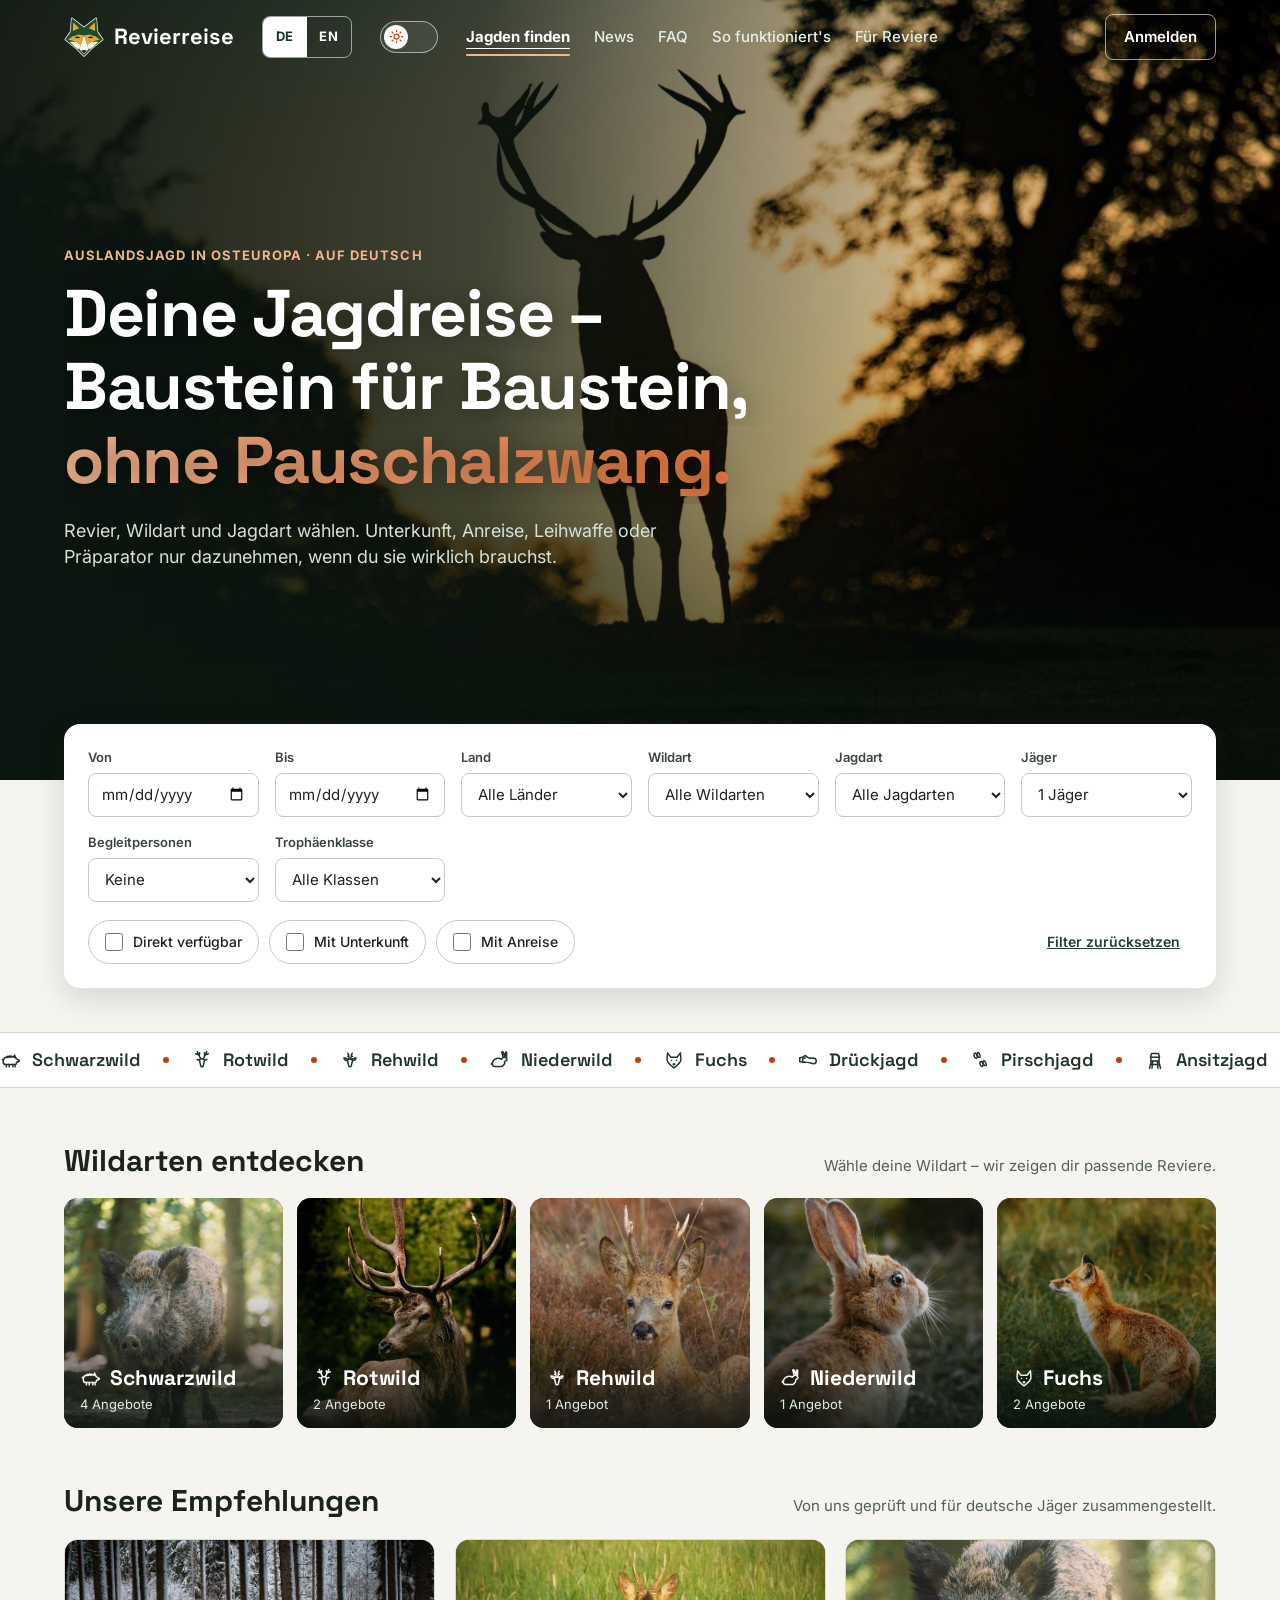
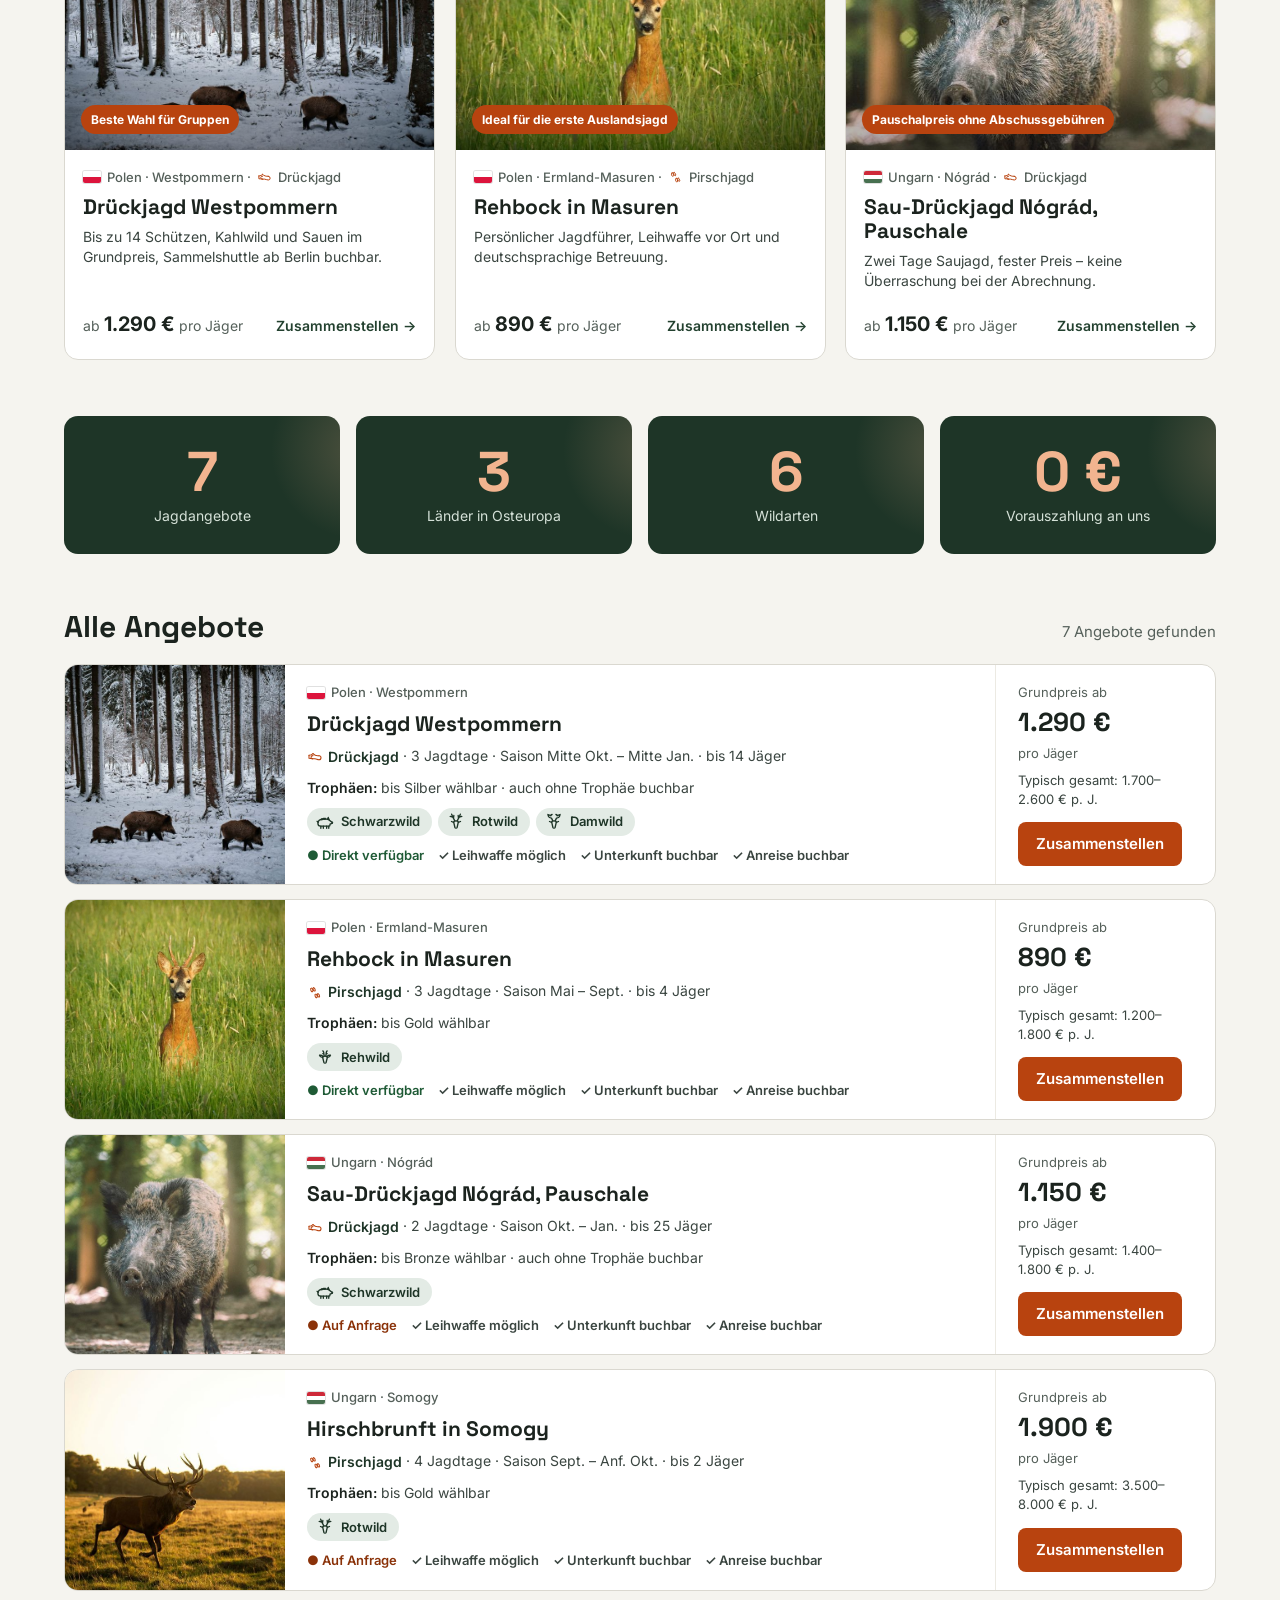
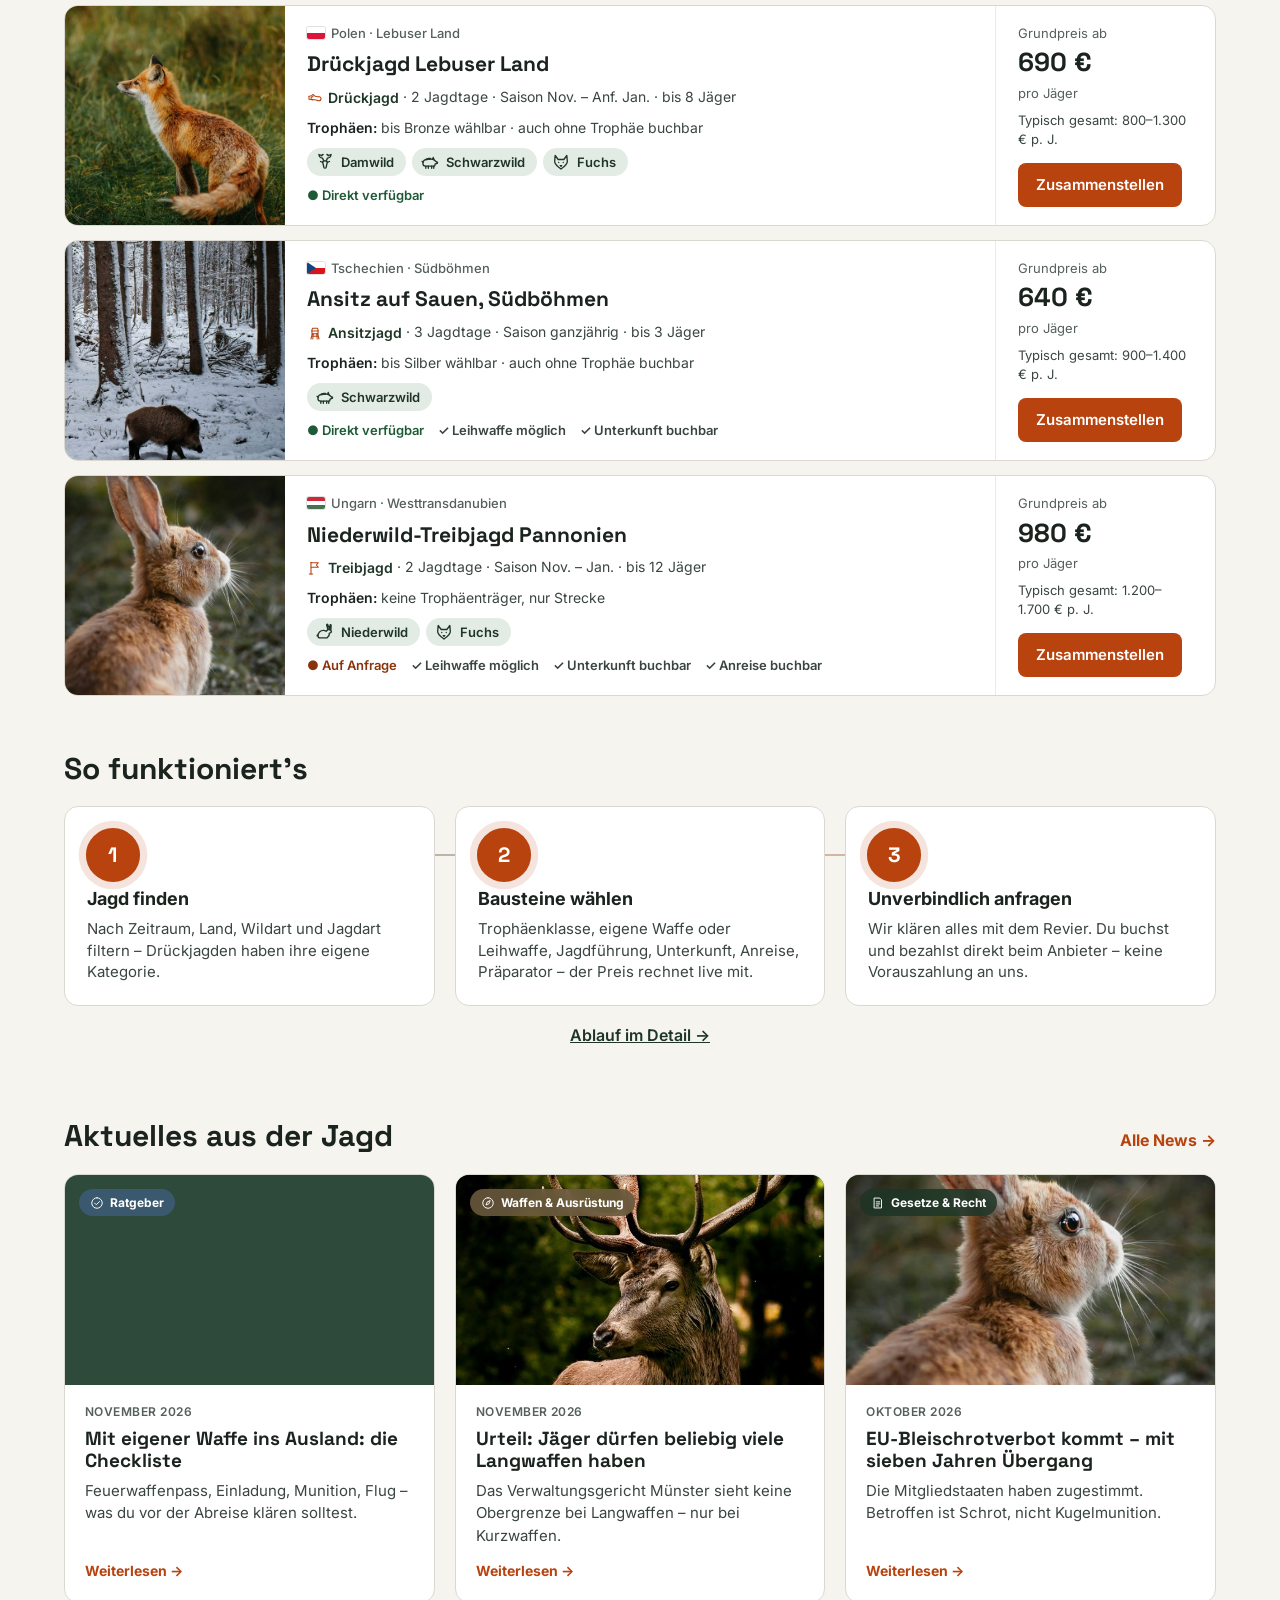
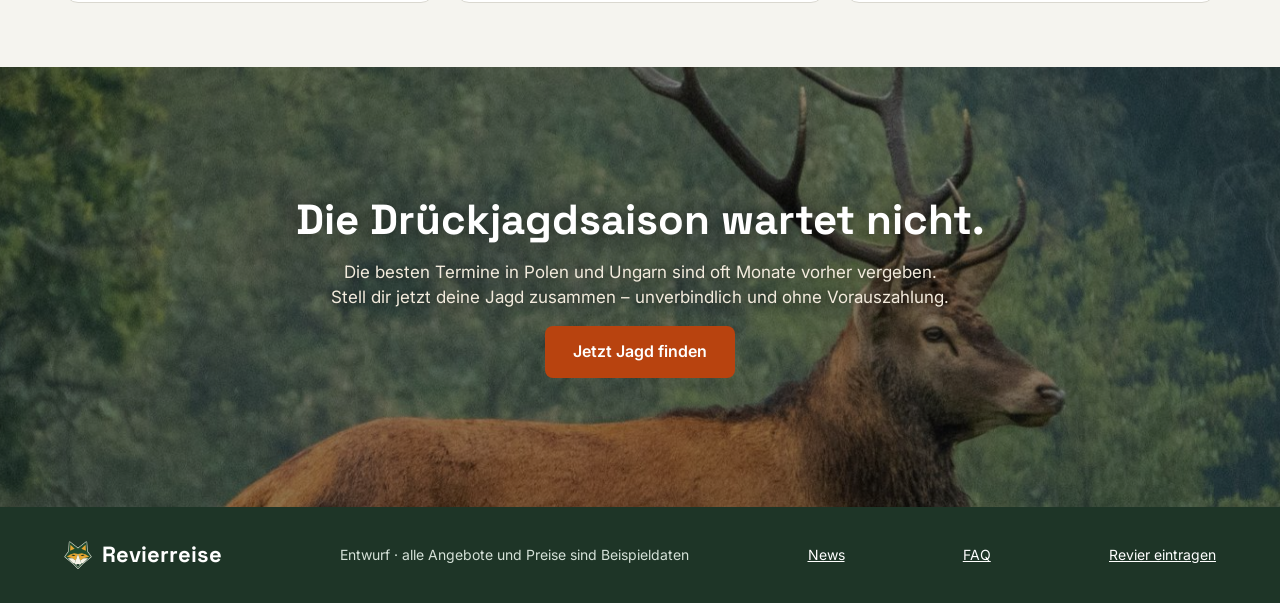
==== commit 277de7a7: "Seiten reviere.html und ablauf.html hinzufügen, Menü-Links und Footer anpassen" ====
--- a/index.html
+++ b/index.html
@@ -5,14 +5,15 @@
 <meta name="viewport" content="width=device-width, initial-scale=1">
 <title>Revierreise – Jagdreisen in Osteuropa individuell zusammenstellen</title>
 <meta name="description" content="Jagdreisen nach Polen, Ungarn und Tschechien finden und Baustein für Baustein zusammenstellen – mit Trophäenklasse, Leihwaffe, Unterkunft und klarem Gesamtpreis.">
-<link rel="icon" href="assets/img/favicon.svg?v=20261126i" type="image/svg+xml">
+<link rel="icon" href="assets/img/favicon.svg?v=20261126k" type="image/svg+xml">
 <link rel="preconnect" href="https://fonts.googleapis.com">
 <link rel="preconnect" href="https://fonts.gstatic.com" crossorigin>
 <link href="https://fonts.googleapis.com/css2?family=Inter:wght@400;500;600;700&family=Space+Grotesk:wght@500;600;700&display=swap" rel="stylesheet">
 <meta name="theme-color" content="#1E3527">
-<script src="assets/js/theme.js?v=20261126i"></script>
-<link rel="stylesheet" href="assets/css/styles.css?v=20261126i">
-<link rel="stylesheet" href="assets/css/logo.css?v=20261126i">
+<script src="assets/js/theme.js?v=20261126k"></script>
+<link rel="stylesheet" href="assets/css/styles.css?v=20261126k">
+<link rel="stylesheet" href="assets/css/logo.css?v=20261126k">
+<link rel="stylesheet" href="assets/css/pages.css?v=20261126k">
 </head>
 <body class="home">
 
@@ -22,13 +23,13 @@
       <button type="button" data-lang="de" aria-pressed="true">DE</button>
       <button type="button" data-lang="en" aria-pressed="false">EN</button>
     </div>
-    <a class="logo" href="index.html"><img class="logo-mark" src="assets/img/logo.svg?v=20261126i" alt="" width="40" height="40">Revierreise</a>
+    <a class="logo" href="index.html"><img class="logo-mark" src="assets/img/logo.svg?v=20261126k" alt="" width="40" height="40">Revierreise</a>
     <nav class="main-nav" data-i18n-aria="navLabel" aria-label="Hauptnavigation">
       <a href="#suche" data-i18n="navFind">Jagden finden</a>
       <a href="news.html" data-i18n="navNews">News</a>
       <a href="faq.html" data-i18n="navFaq">FAQ</a>
-      <a href="#ablauf" data-i18n="navHow">So funktioniert's</a>
-      <a href="#reviere" data-i18n="navPartners">Für Reviere</a>
+      <a href="ablauf.html" data-i18n="navHow">So funktioniert's</a>
+      <a href="reviere.html" data-i18n="navPartners">Für Reviere</a>
     </nav>
     <a class="btn-ghost" href="#" data-i18n="login">Anmelden</a>
   </div>
@@ -107,6 +108,7 @@
       <div class="step reveal"><span class="n">2</span><h3 data-i18n="s2t">Bausteine wählen</h3><p data-i18n="s2p"></p></div>
       <div class="step reveal"><span class="n">3</span><h3 data-i18n="s3t">Unverbindlich anfragen</h3><p data-i18n="s3p"></p></div>
     </div>
+    <p class="section-more reveal"><a href="ablauf.html" data-i18n="howMore">Ablauf im Detail →</a></p>
   </section>
   <section class="section wrap" aria-labelledby="h-news">
     <div class="section-head reveal">
@@ -128,19 +130,21 @@
 
 <footer class="site-footer" id="reviere">
   <div class="wrap">
-    <span class="logo"><img class="logo-mark" src="assets/img/logo.svg?v=20261126i" alt="" width="28" height="28">Revierreise</span>
+    <span class="logo"><img class="logo-mark" src="assets/img/logo.svg?v=20261126k" alt="" width="28" height="28">Revierreise</span>
     <span data-i18n="footer">Entwurf · alle Angebote und Preise sind Beispieldaten</span>
     <a href="news.html" data-i18n="navNews">News</a>
     <a href="faq.html" data-i18n="navFaq">FAQ</a>
-    <a href="mailto:anfrage@example.com" data-i18n="listArea">Revier eintragen</a>
+    <a href="reviere.html" data-i18n="listArea">Revier eintragen</a>
   </div>
 </footer>
 
-<script src="assets/js/data.js?v=20261126i"></script>
-<script src="assets/js/i18n.js"></script>
-<script src="assets/js/icons.js?v=20261126i"></script>
-<script src="assets/js/motion.js?v=20261126i"></script>
-<script src="assets/js/news-data.js?v=20261126i"></script>
-<script src="assets/js/search.js?v=20261126i"></script>
+<script src="assets/js/data.js?v=20261126k"></script>
+<script src="assets/js/i18n.js?v=20261126k"></script>
+<script src="assets/js/i18n-pages.js?v=20261126k"></script>
+<script src="assets/js/nav.js?v=20261126k"></script>
+<script src="assets/js/icons.js?v=20261126k"></script>
+<script src="assets/js/motion.js?v=20261126k"></script>
+<script src="assets/js/news-data.js?v=20261126k"></script>
+<script src="assets/js/search.js?v=20261126k"></script>
 </body>
 </html>
--- a/assets/css/logo.css
+++ b/assets/css/logo.css
@@ -4,3 +4,5 @@
 .logo:hover .logo-mark { transform: rotate(-6deg) scale(1.06); }
 .site-footer .logo-mark { width: 28px; height: 28px; }
 @media (max-width: 420px) { .site-header .logo-mark { width: 32px; height: 32px; } }
+/* Logo ganz links im Header */
+.site-header .logo { order: -1; margin-right: auto; }
--- a/assets/css/pages.css
+++ b/assets/css/pages.css
@@ -0,0 +1,113 @@
+/* ============================================================
+   Menü: aktuelle Seite + Handy-Menü
+   ============================================================ */
+.main-nav a { position: relative; padding: 4px 0; transition: color .2s; }
+.main-nav a::after { content: ''; position: absolute; left: 0; right: 0; bottom: -4px; height: 2px; border-radius: 2px; background: var(--warm); transform: scaleX(0); transform-origin: left; transition: transform .35s var(--ease); }
+.main-nav a:hover { text-decoration: none; }
+.main-nav a:hover::after { transform: scaleX(1); opacity: .5; }
+.main-nav a[aria-current="page"] { color: #fff; font-weight: 700; }
+.main-nav a[aria-current="page"]::after { transform: scaleX(1); opacity: 1; }
+
+.nav-toggle { display: none; width: 44px; height: 44px; border: 1px solid rgba(255,255,255,.5); border-radius: 8px; background: transparent; cursor: pointer; flex-direction: column; justify-content: center; align-items: center; gap: 5px; padding: 0; }
+.nav-toggle span { display: block; width: 20px; height: 2px; border-radius: 2px; background: #fff; transition: transform .3s var(--ease), opacity .2s; }
+.nav-open .nav-toggle span:nth-child(1) { transform: translateY(7px) rotate(45deg); }
+.nav-open .nav-toggle span:nth-child(2) { opacity: 0; }
+.nav-open .nav-toggle span:nth-child(3) { transform: translateY(-7px) rotate(-45deg); }
+
+@media (max-width: 700px) {
+  .nav-toggle { display: inline-flex; }
+  .site-header .btn-ghost { margin-left: 0; }
+  body .site-header.nav-open, body.home .site-header.nav-open { background: rgba(22, 38, 28, .98); backdrop-filter: blur(14px); -webkit-backdrop-filter: blur(14px); }
+  .site-header.nav-open .main-nav { display: flex; order: 10; flex-direction: column; flex: 1 1 100%; gap: 0; padding: 6px 0 10px; border-top: 1px solid rgba(255,255,255,.15); }
+  .site-header.nav-open .main-nav a { padding: 13px 4px 13px 14px; font-size: 17px; border-bottom: 1px solid rgba(255,255,255,.08); }
+  .site-header.nav-open .main-nav a::after { left: 0; right: auto; top: 12px; bottom: 12px; width: 3px; height: auto; transform: scaleY(0); transform-origin: top; }
+  .site-header.nav-open .main-nav a[aria-current="page"] { background: rgba(255,255,255,.06); }
+  .site-header.nav-open .main-nav a[aria-current="page"]::after { transform: scaleY(1); }
+}
+html[data-theme="dark"] body .site-header.nav-open { background: rgba(11, 20, 16, .98); }
+
+/* ============================================================
+   Gemeinsames für die neuen Seiten
+   ============================================================ */
+.kicker.pill { display: inline-flex; align-items: center; gap: 8px; align-self: flex-start; padding: 7px 15px; border: 1px solid rgba(255,255,255,.28); border-radius: 999px; background: rgba(10,18,13,.35); backdrop-filter: blur(6px); -webkit-backdrop-filter: blur(6px); }
+.kicker.pill::before { content: ''; width: 7px; height: 7px; border-radius: 50%; background: var(--accent); box-shadow: 0 0 10px var(--accent); }
+.kicker.pill.dark { color: var(--accent); background: var(--surface); border-color: var(--line); backdrop-filter: none; }
+.accent-text { background: linear-gradient(90deg, var(--warm), var(--accent) 70%); -webkit-background-clip: text; background-clip: text; color: transparent; }
+.partner-page .hero.has-photo, .how-page .hero.has-photo { min-height: min(70vh, 620px); }
+.partner-hero .hero-bg { object-position: 50% 35%; }
+.how-hero .hero-bg { object-position: 50% 40%; }
+
+.benefits { display: grid; grid-template-columns: repeat(auto-fit, minmax(230px, 1fr)); gap: 18px; }
+.benefits.three { grid-template-columns: repeat(auto-fit, minmax(260px, 1fr)); }
+.benefit { background: var(--surface); border: 1px solid var(--line); border-radius: var(--radius); padding: 24px; display: flex; flex-direction: column; gap: 10px; transition: transform .35s var(--ease), box-shadow .35s var(--ease), border-color .3s; }
+.benefit:hover { transform: translateY(-4px); border-color: var(--accent); box-shadow: 0 18px 36px -24px rgba(20,35,25,.55); }
+.benefit h3 { font-family: var(--font); font-size: 18px; }
+.benefit p { margin: 0; font-size: 15px; color: var(--ink-2); line-height: 1.55; }
+.benefit-ico { width: 48px; height: 48px; border-radius: 12px; display: grid; place-items: center; background: var(--green-soft); color: var(--accent); }
+
+.steps.four.timeline::before { left: 10%; right: 10%; }
+
+/* ============================================================
+   Für Reviere: Kontakt + Formular
+   ============================================================ */
+.partner-contact { scroll-margin-top: 90px; }
+.contact-head { text-align: center; display: flex; flex-direction: column; align-items: center; gap: 12px; margin-bottom: 34px; }
+.contact-head .kicker.pill { align-self: center; }
+.contact-head h2 { font-size: clamp(30px, 4vw, 44px); }
+.contact-head p { margin: 0; max-width: 560px; color: var(--muted); font-size: 16px; }
+.contact-grid { display: grid; grid-template-columns: minmax(0, 1fr) minmax(0, 1.15fr); gap: 40px; align-items: start; }
+.contact-info { list-style: none; margin: 0; padding: 0; }
+.contact-info li { display: flex; gap: 14px; align-items: center; padding: 18px 0; border-bottom: 1px solid var(--line); }
+.contact-info li div { display: flex; flex-direction: column; gap: 2px; font-size: 15px; color: var(--ink-2); }
+.contact-info strong { color: var(--ink); font-size: 15px; }
+.contact-info a { color: var(--brand-ink); }
+.ci-ico { width: 42px; height: 42px; flex: none; border-radius: 10px; display: grid; place-items: center; border: 1px solid var(--line); background: var(--surface); color: var(--accent); }
+
+.form-card { background: var(--surface); border: 1px solid var(--line); border-radius: calc(var(--radius) + 4px); padding: 28px; display: flex; flex-direction: column; gap: 16px; box-shadow: 0 30px 60px -40px rgba(20,35,25,.5); }
+.form-grid { display: grid; grid-template-columns: 1fr 1fr; gap: 16px; }
+.form-grid .full { grid-column: 1 / -1; }
+.form-card .fld input, .form-card .fld select, .form-card textarea { color: var(--ink); border-radius: 10px; transition: border-color .2s, box-shadow .2s; }
+.form-card textarea { border: 1px solid var(--field); padding: 10px 12px; font-size: 15px; background: var(--field-bg); resize: vertical; min-height: 110px; width: 100%; }
+.form-card .fld input:focus, .form-card .fld select:focus, .form-card textarea:focus { outline: none; border-color: var(--accent); box-shadow: 0 0 0 3px rgba(184,67,15,.18); }
+.form-card ::placeholder { color: var(--muted); opacity: .8; }
+fieldset.fld { border: 0; padding: 0; margin: 0; }
+fieldset.fld legend { font-size: 13px; font-weight: 600; color: var(--ink-2); padding: 0; margin-bottom: 6px; }
+.pick-row { display: flex; flex-wrap: wrap; gap: 8px; }
+.chk.pick { min-height: 40px; padding: 0 14px; font-size: 14px; transition: border-color .2s, background .2s; }
+.chk.pick .icon { color: var(--accent); }
+.chk.pick:has(input:checked) { border-color: var(--accent); background: rgba(184,67,15,.08); }
+.consent { display: flex; gap: 10px; align-items: flex-start; font-size: 14px; color: var(--ink-2); cursor: pointer; }
+.consent input { width: 18px; height: 18px; margin: 2px 0 0; accent-color: var(--green); flex: none; }
+.btn-block { width: 100%; }
+.form-status { margin: 0; font-size: 14px; font-weight: 600; }
+.form-status:empty { display: none; }
+.form-status.ok { color: var(--green-text); }
+.form-status.warn { color: var(--warn); }
+.form-hint { margin: 0; text-align: center; font-size: 12px; color: var(--muted); }
+
+@media (max-width: 860px) { .contact-grid { grid-template-columns: 1fr; gap: 24px; } }
+@media (max-width: 560px) { .form-grid { grid-template-columns: 1fr; } .form-card { padding: 20px; } }
+
+/* ============================================================
+   So funktioniert's: senkrechte Zeitleiste
+   ============================================================ */
+.vsteps { list-style: none; margin: 0 auto; padding: 0; max-width: 860px; position: relative; display: flex; flex-direction: column; gap: 18px; }
+.vsteps::before { content: ''; position: absolute; left: 25px; top: 26px; bottom: 26px; width: 2px; background: linear-gradient(180deg, var(--green), var(--accent)); opacity: .35; }
+.vstep { display: grid; grid-template-columns: 52px 1fr; gap: 20px; align-items: start; position: relative; }
+.vn { width: 52px; height: 52px; border-radius: 50%; display: grid; place-items: center; font-family: var(--display); font-weight: 700; font-size: 20px; background: var(--field-bg); border: 2px solid var(--line); color: var(--green); position: relative; z-index: 1; transition: background .5s var(--ease), border-color .5s, color .5s, box-shadow .5s; }
+.vstep.visible .vn { background: var(--accent); border-color: var(--accent); color: #fff; box-shadow: 0 0 0 7px rgba(184,67,15,.14); }
+.vcard { background: var(--surface); border: 1px solid var(--line); border-radius: var(--radius); padding: 20px 22px; display: grid; grid-template-columns: auto 1fr; column-gap: 14px; row-gap: 6px; align-items: center; transition: border-color .3s, transform .35s var(--ease); }
+.vcard:hover { border-color: var(--accent); transform: translateX(4px); }
+.vcard h3 { font-family: var(--font); font-size: 18px; }
+.vcard p { grid-column: 1 / -1; margin: 0; font-size: 15px; color: var(--ink-2); line-height: 1.55; }
+.vico { width: 38px; height: 38px; border-radius: 10px; display: grid; place-items: center; background: var(--green-soft); color: var(--accent); }
+
+.duo { display: grid; grid-template-columns: repeat(auto-fit, minmax(320px, 1fr)); gap: 18px; }
+.duo .faq-cta { height: 100%; }
+.faq-cta.alt { background: var(--surface); color: var(--ink); border: 1px solid var(--line); }
+.faq-cta.alt h2 { color: var(--ink); }
+.faq-cta.alt p { color: var(--ink-2); }
+html[data-theme="dark"] .faq-cta.alt { background: var(--surface); }
+
+.section-more { margin-top: 18px; text-align: center; }
+.section-more a { font-weight: 600; color: var(--brand-ink); }
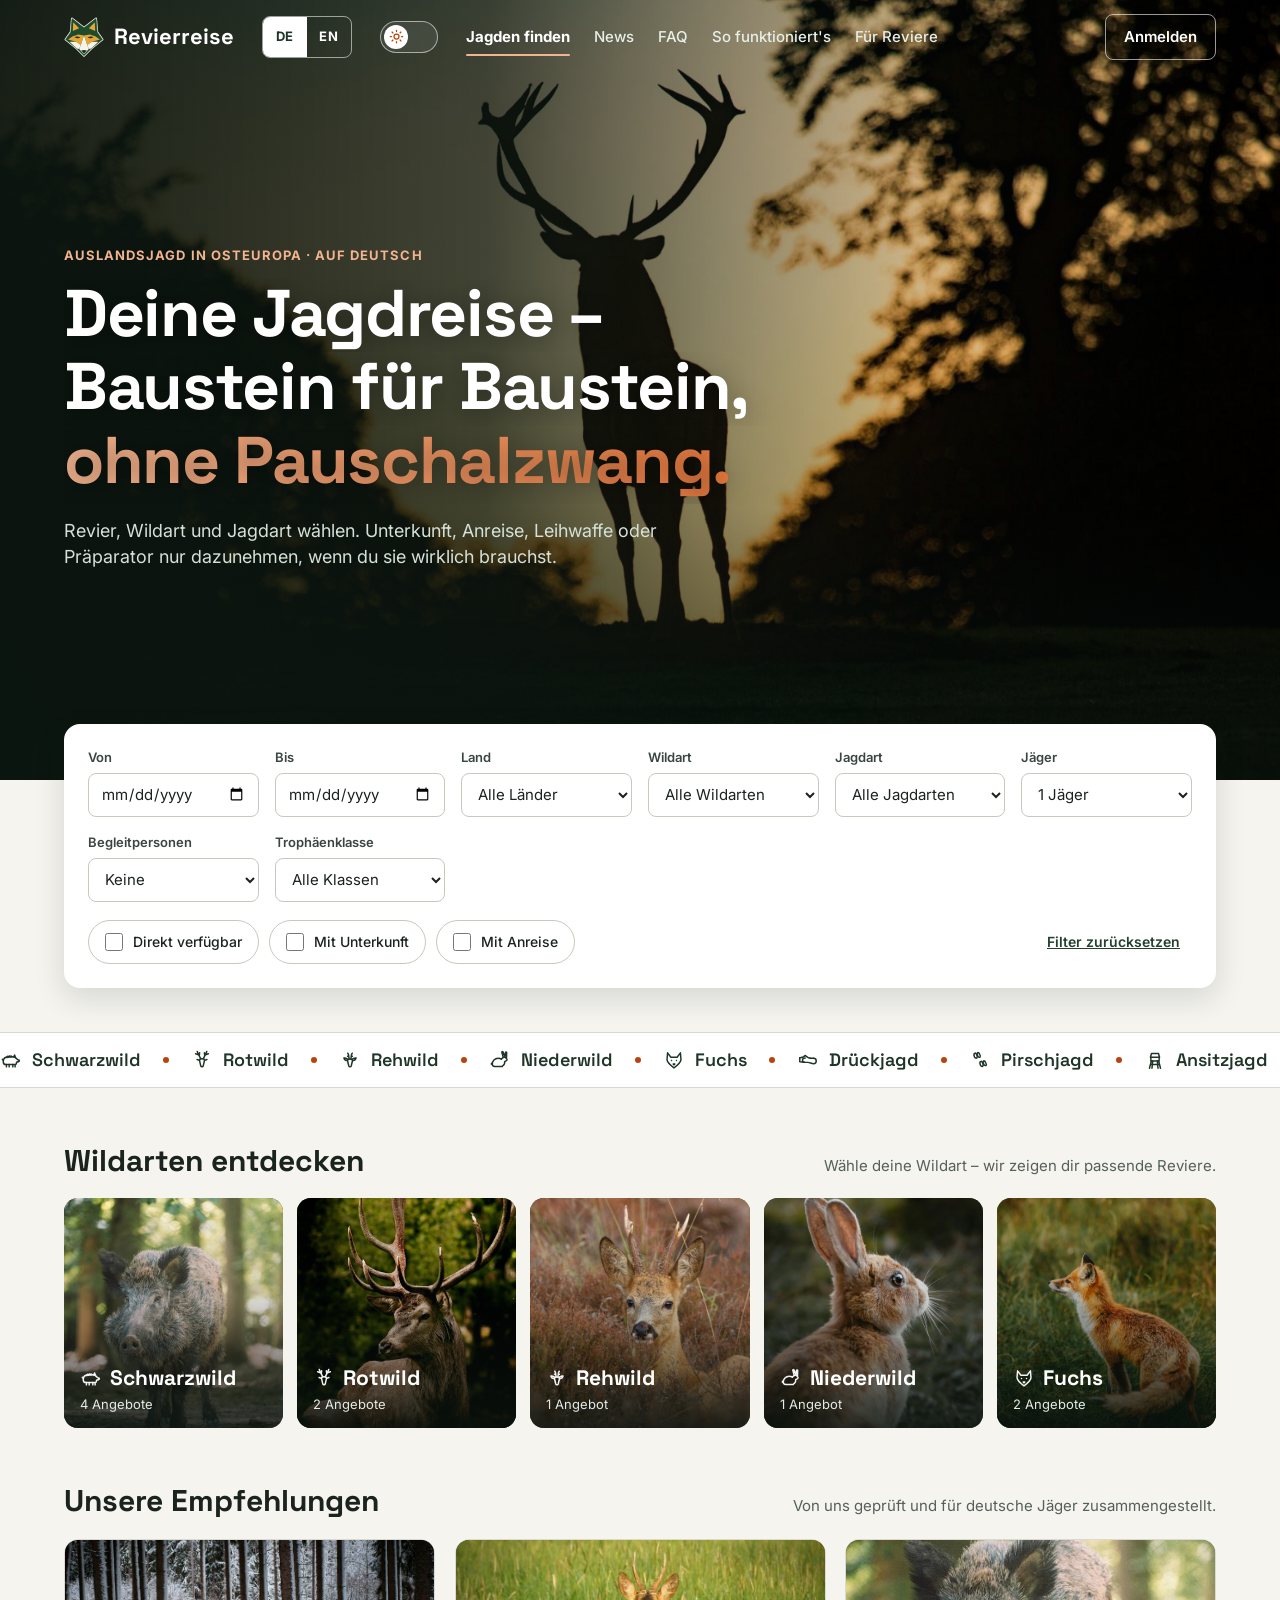
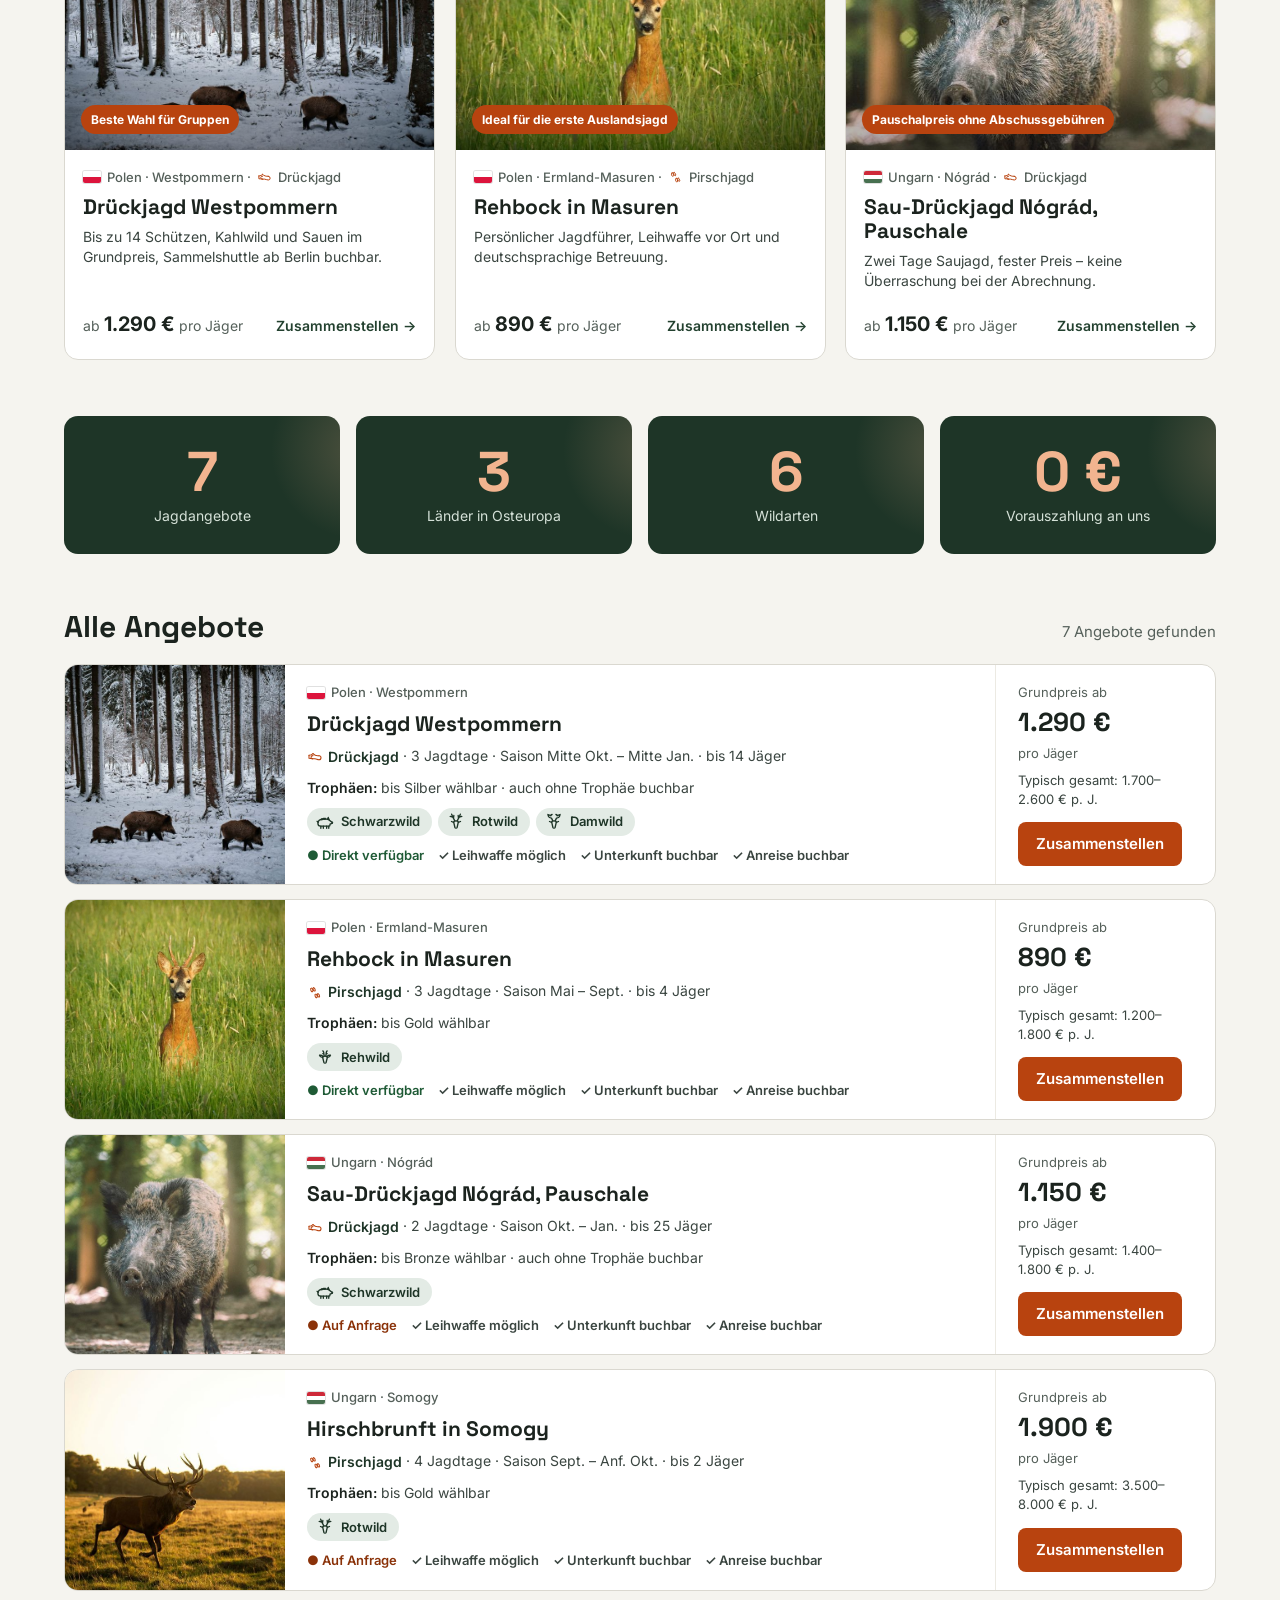
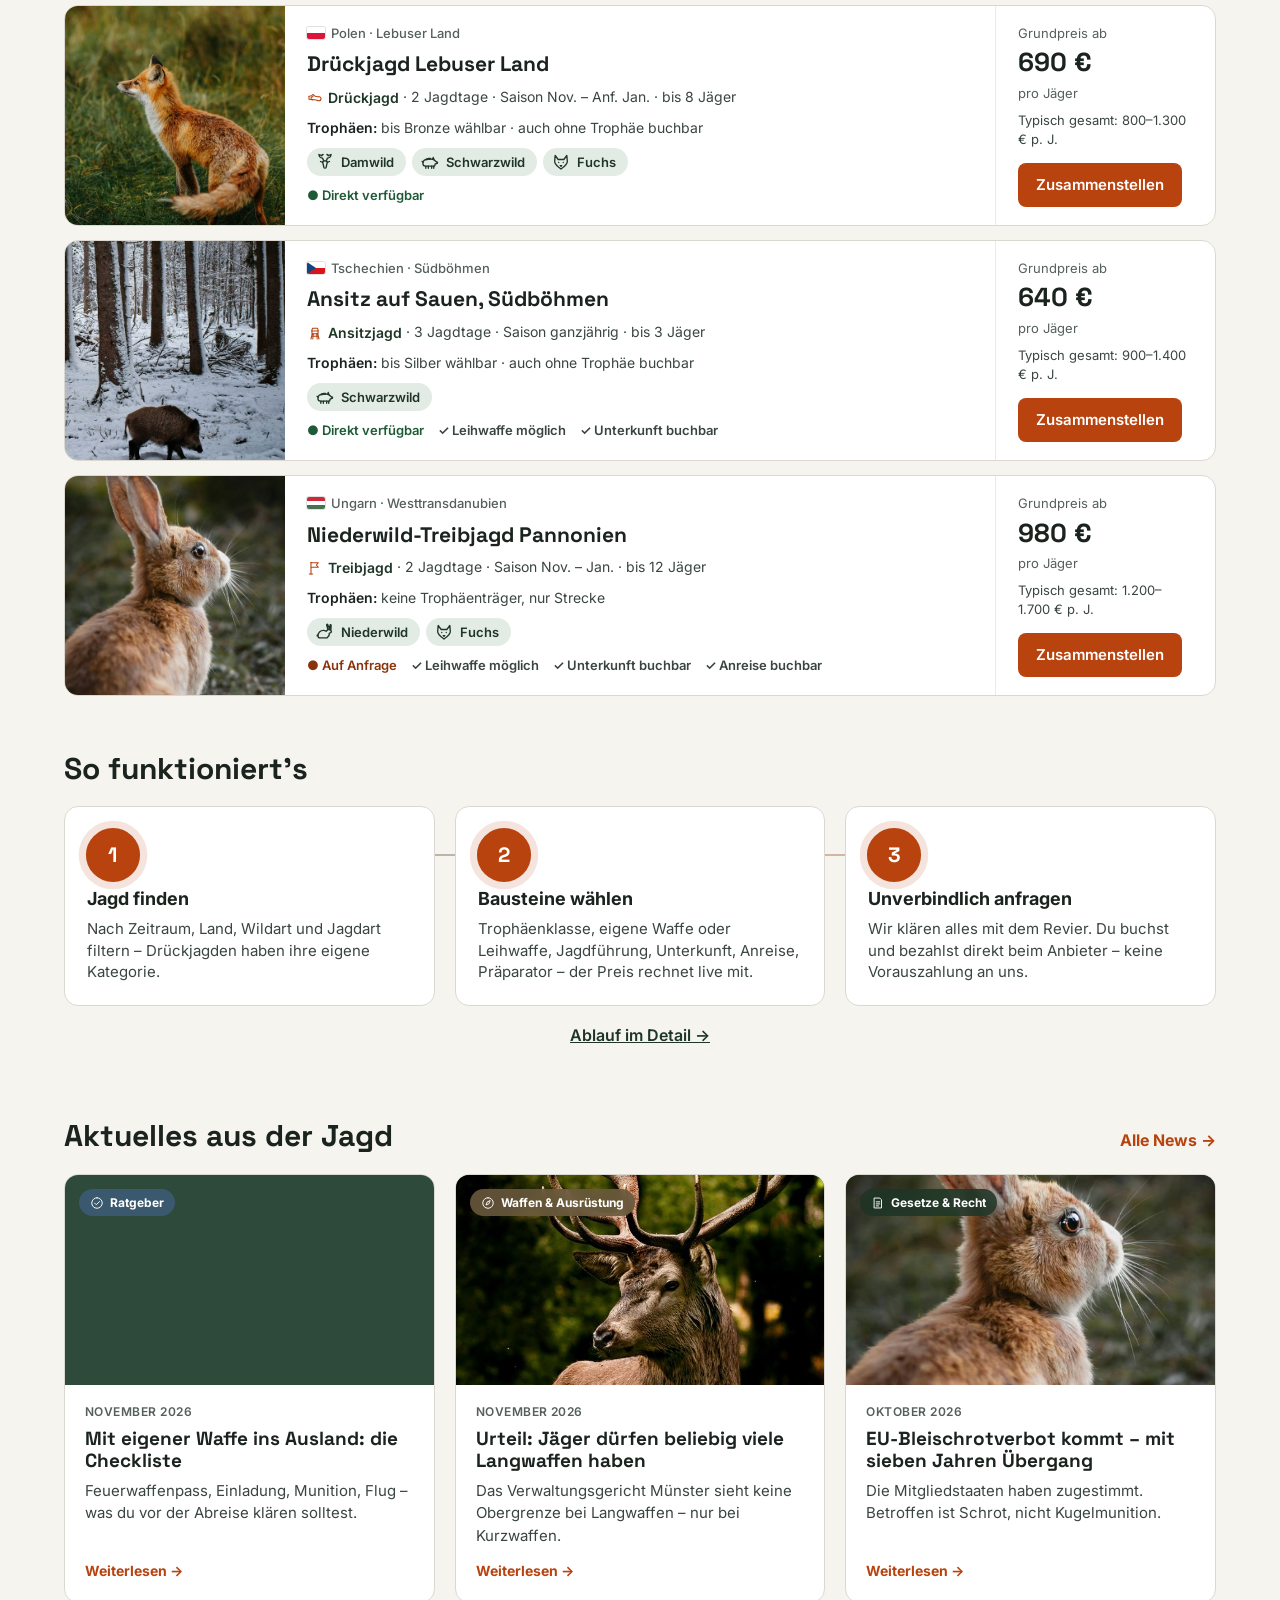
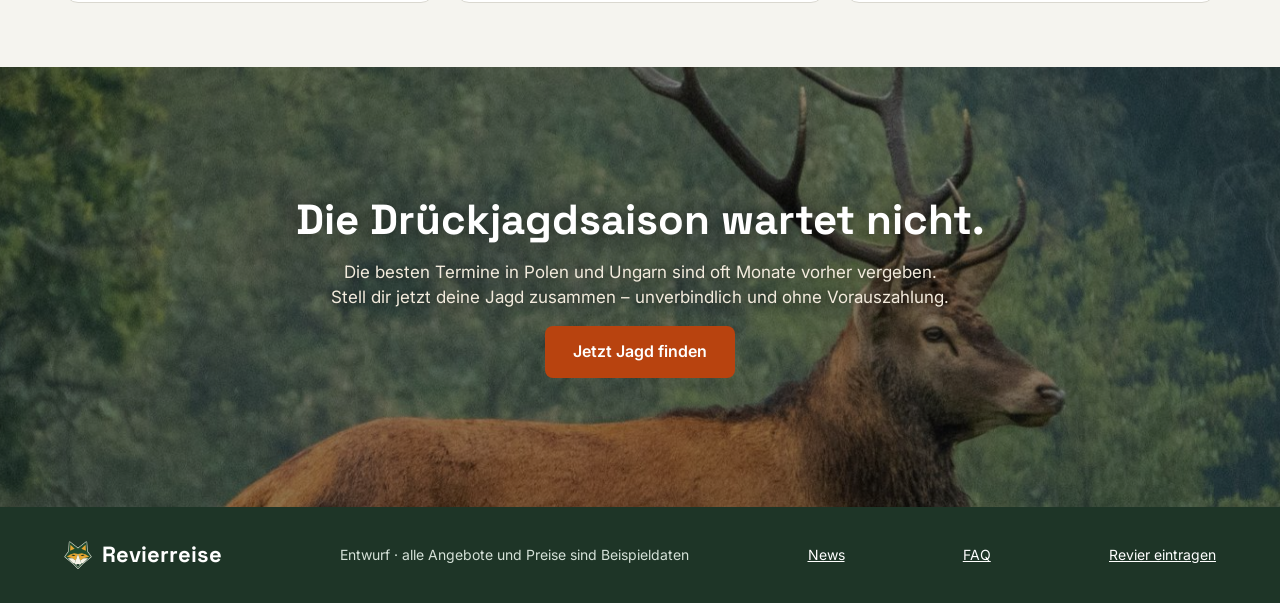
==== commit e3fabf27: "pages.css neu laden lassen (Versionsnummer 20261126l)" ====
--- a/index.html
+++ b/index.html
@@ -13,7 +13,7 @@
 <script src="assets/js/theme.js?v=20261126k"></script>
 <link rel="stylesheet" href="assets/css/styles.css?v=20261126k">
 <link rel="stylesheet" href="assets/css/logo.css?v=20261126k">
-<link rel="stylesheet" href="assets/css/pages.css?v=20261126k">
+<link rel="stylesheet" href="assets/css/pages.css?v=20261126l">
 </head>
 <body class="home">
 
--- a/assets/css/pages.css
+++ b/assets/css/pages.css
@@ -5,7 +5,7 @@
 .main-nav a::after { content: ''; position: absolute; left: 0; right: 0; bottom: -4px; height: 2px; border-radius: 2px; background: var(--warm); transform: scaleX(0); transform-origin: left; transition: transform .35s var(--ease); }
 .main-nav a:hover { text-decoration: none; }
 .main-nav a:hover::after { transform: scaleX(1); opacity: .5; }
-.main-nav a[aria-current="page"] { color: #fff; font-weight: 700; }
+.main-nav a[aria-current="page"] { color: #fff; font-weight: 700; text-decoration: none; }
 .main-nav a[aria-current="page"]::after { transform: scaleX(1); opacity: 1; }
 
 .nav-toggle { display: none; width: 44px; height: 44px; border: 1px solid rgba(255,255,255,.5); border-radius: 8px; background: transparent; cursor: pointer; flex-direction: column; justify-content: center; align-items: center; gap: 5px; padding: 0; }
